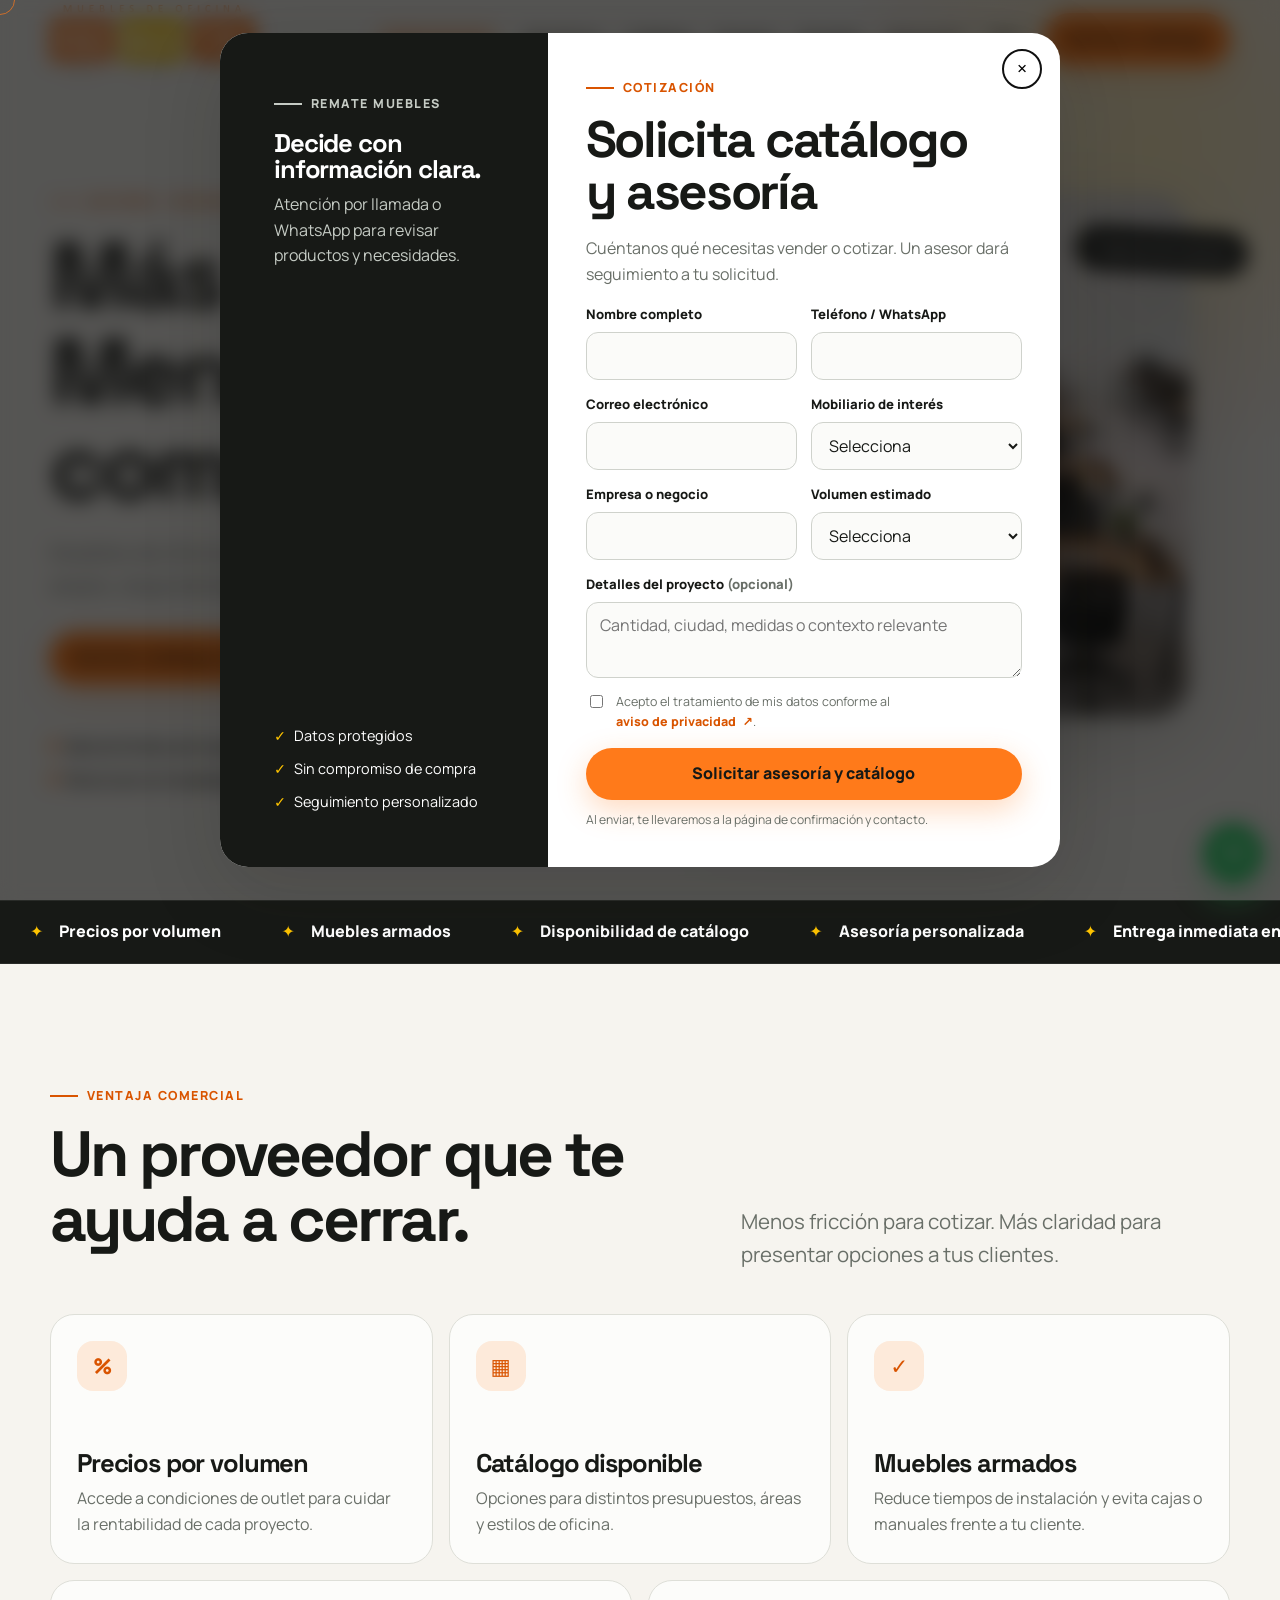
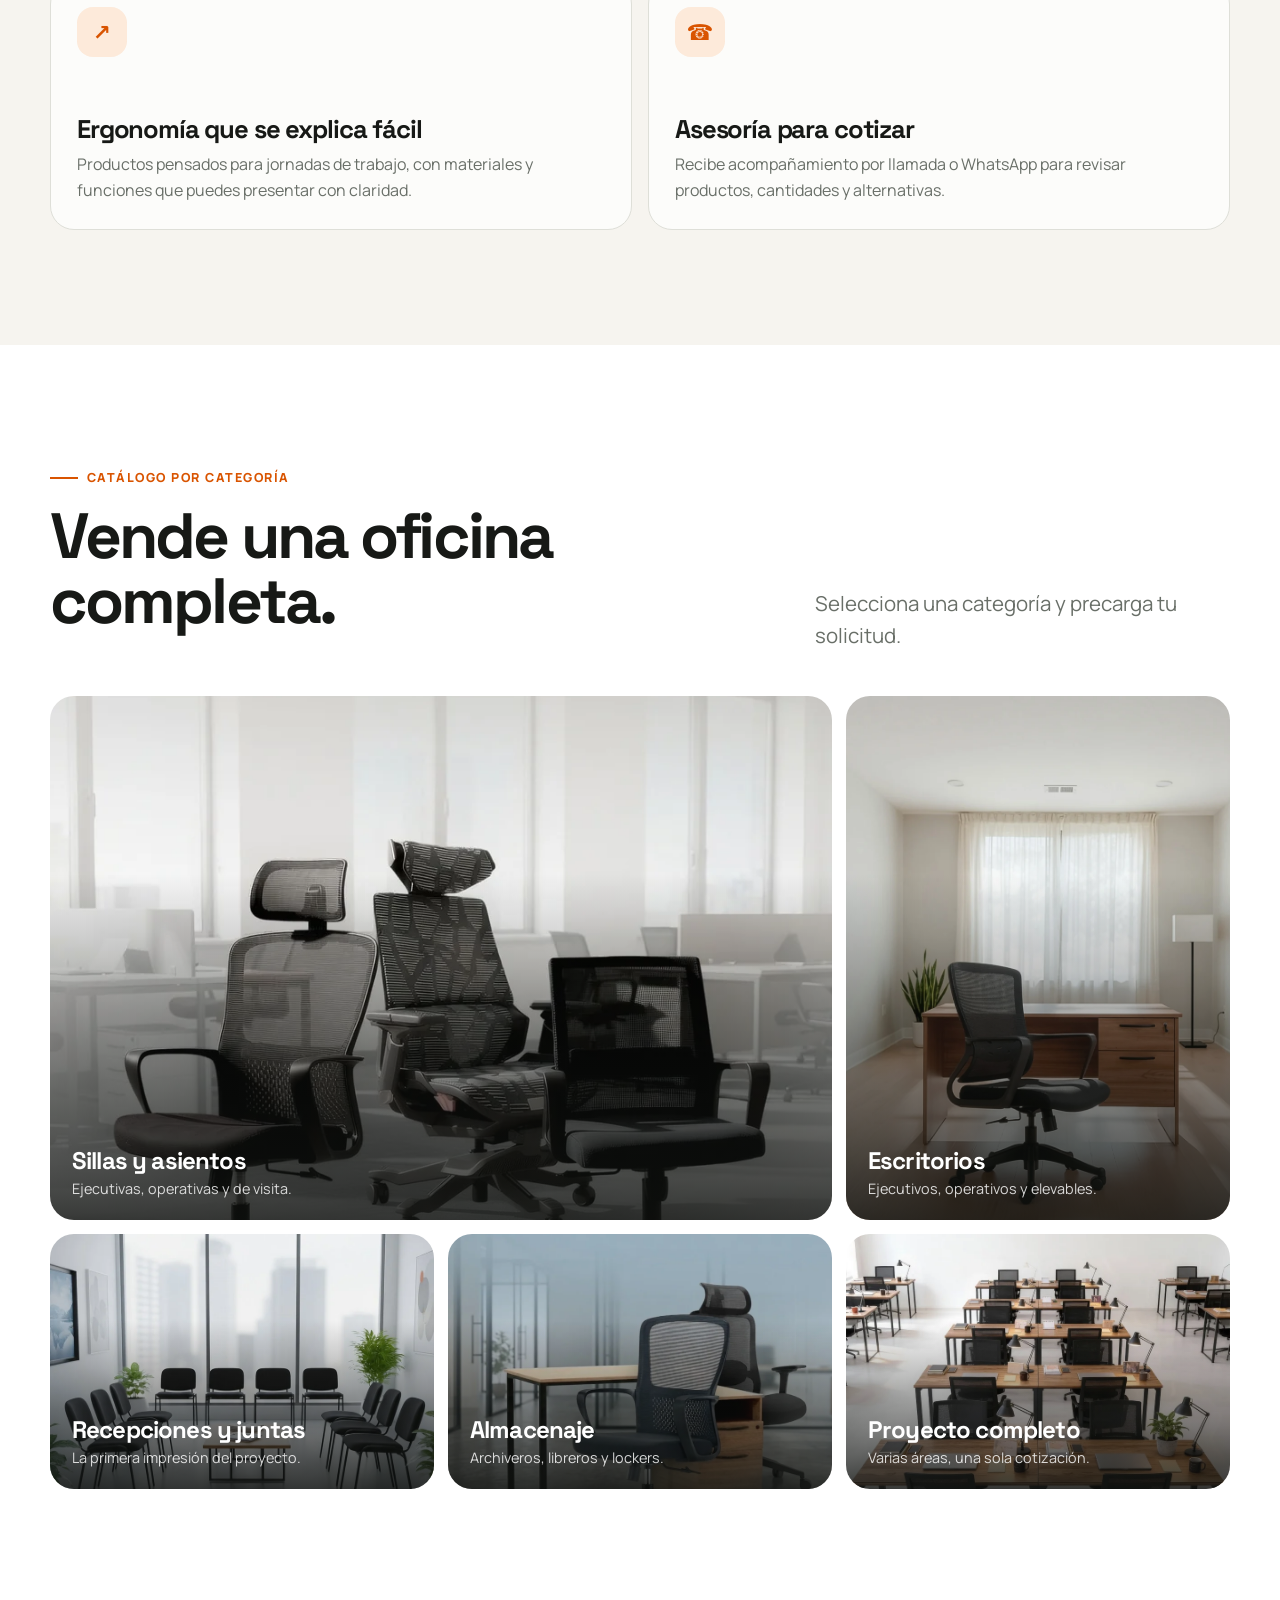
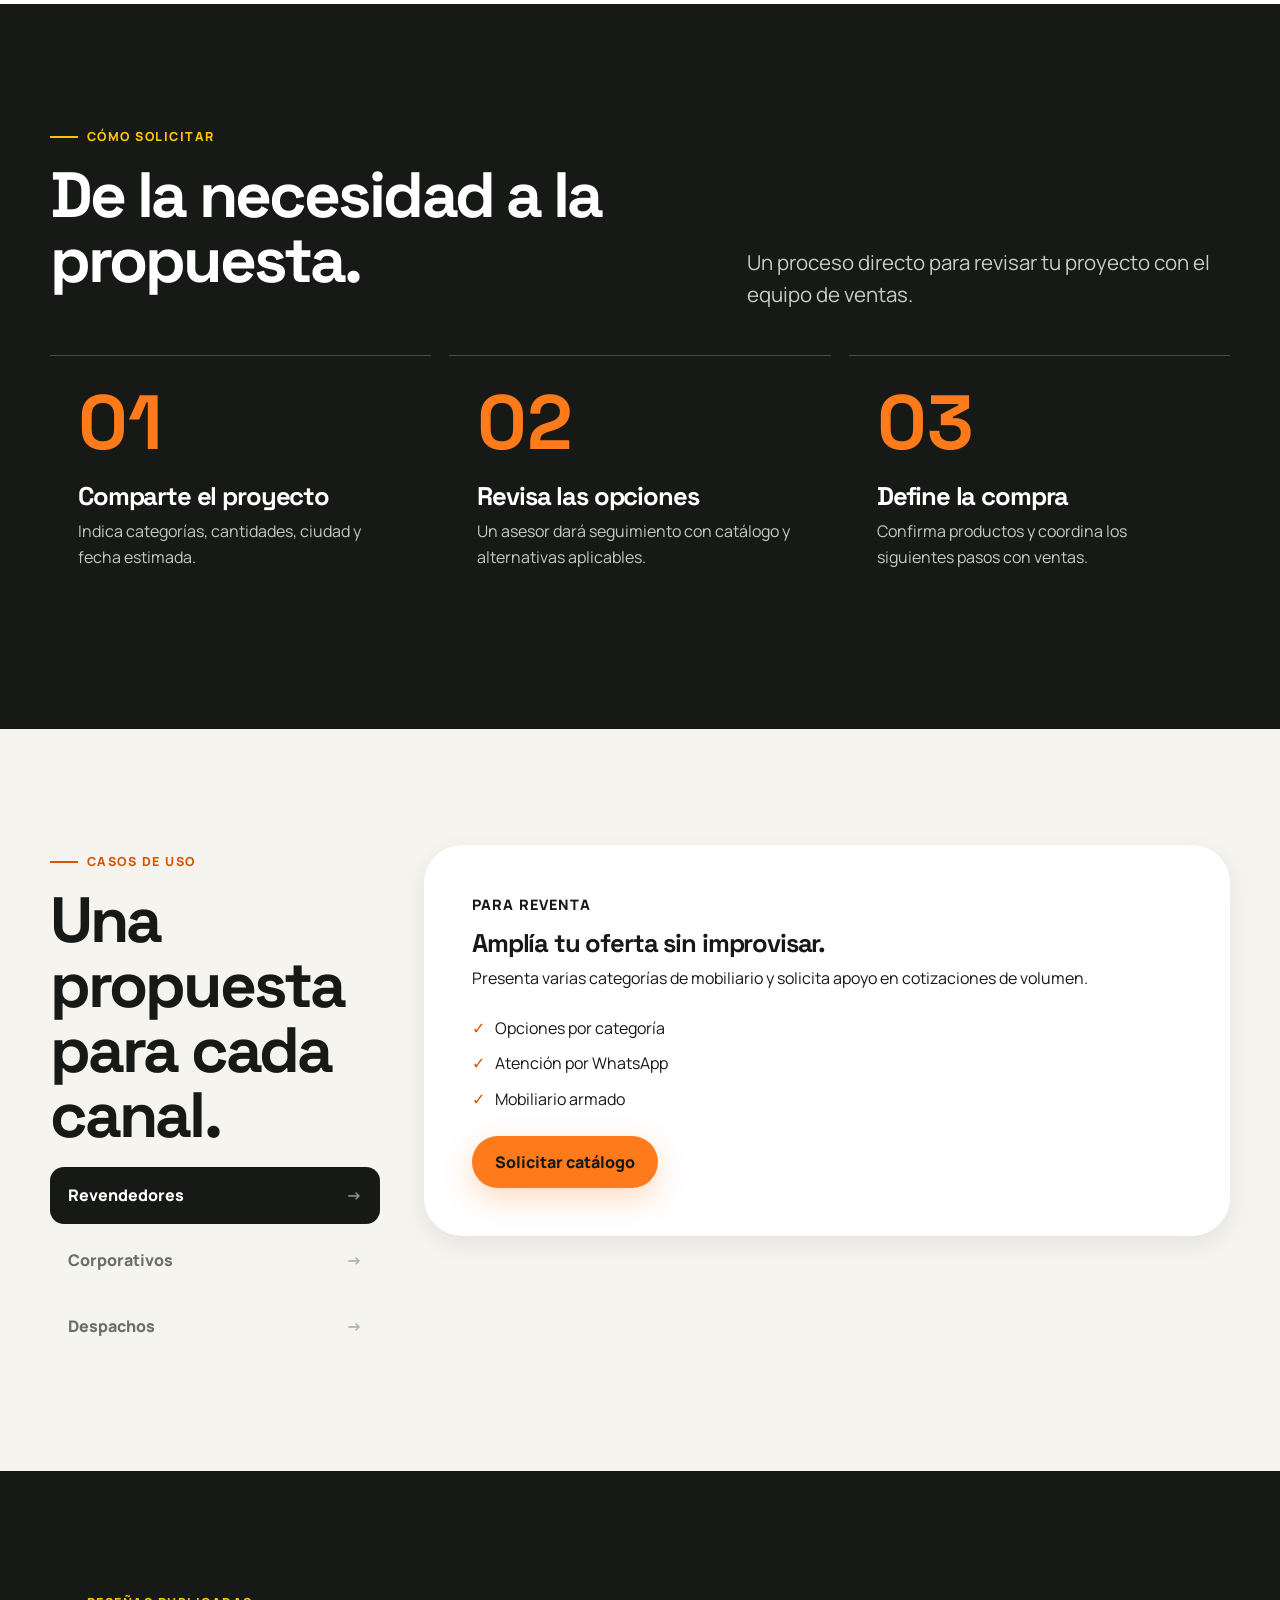
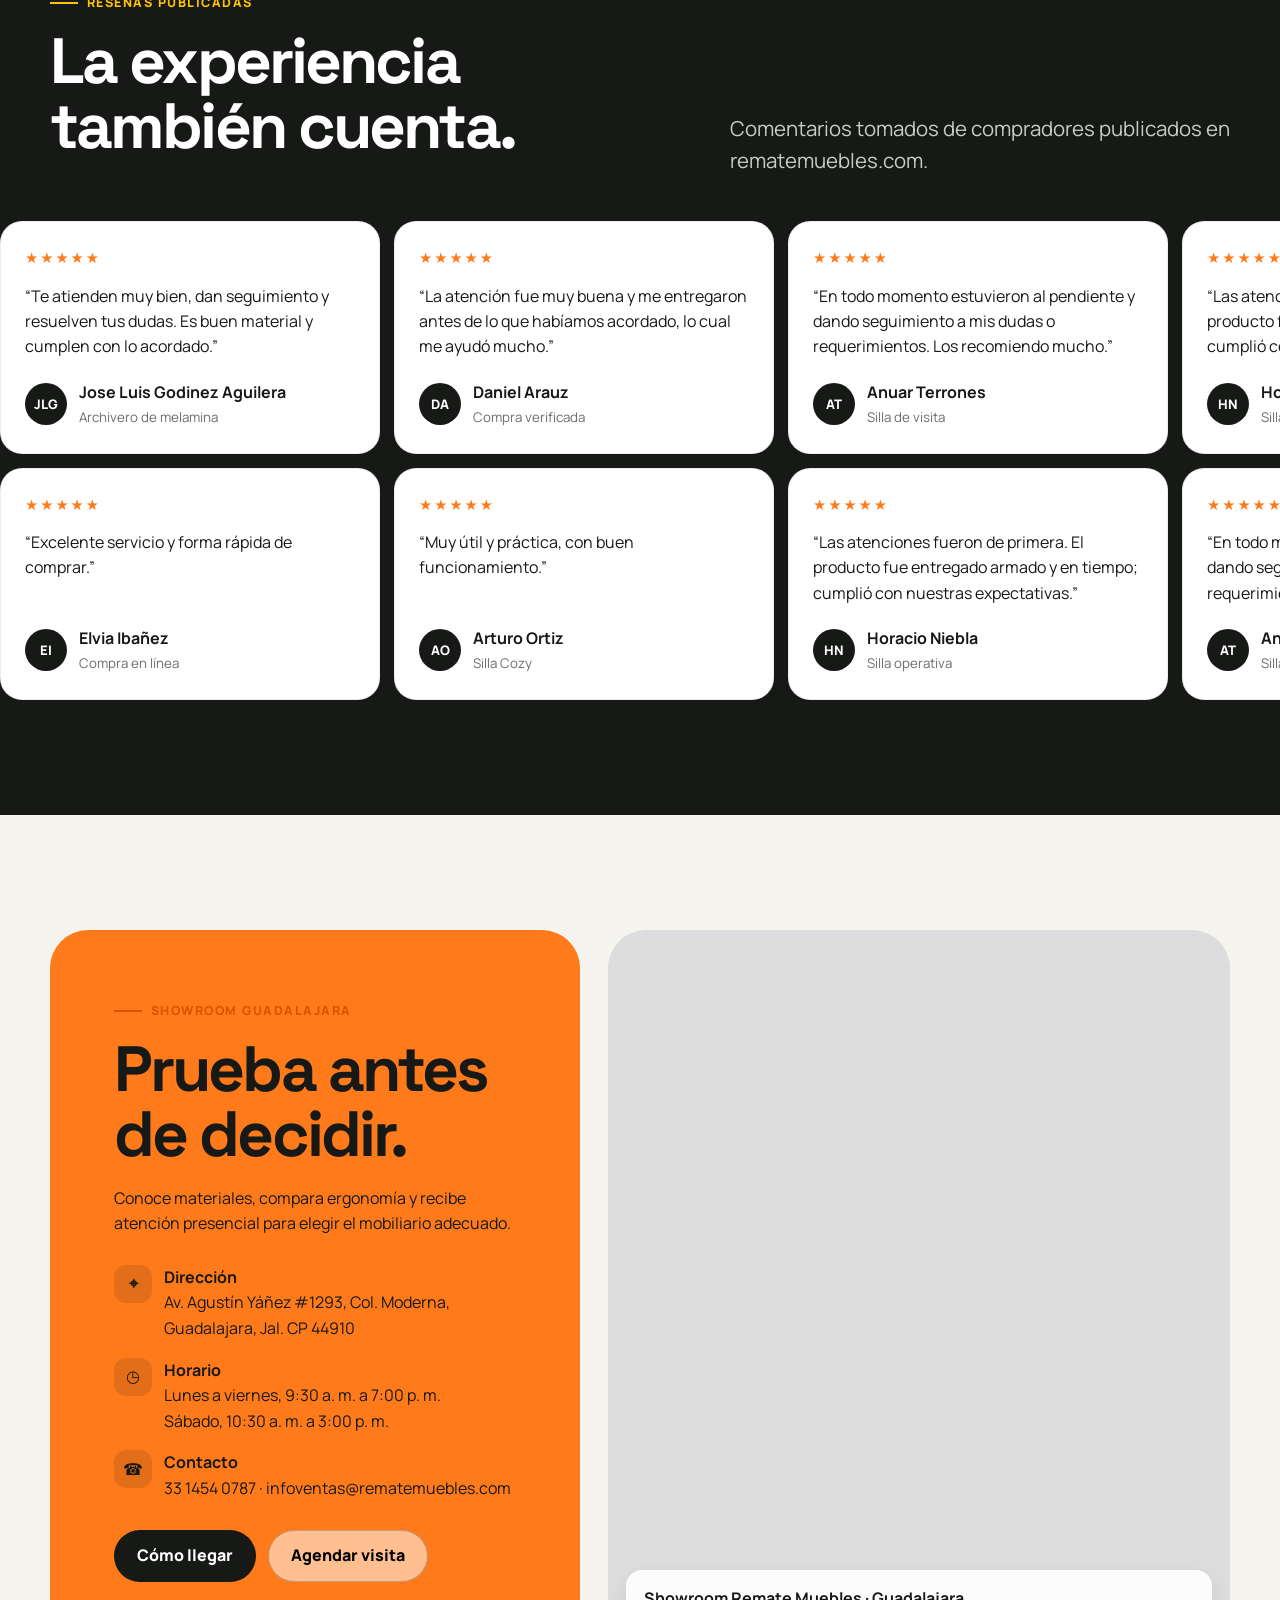
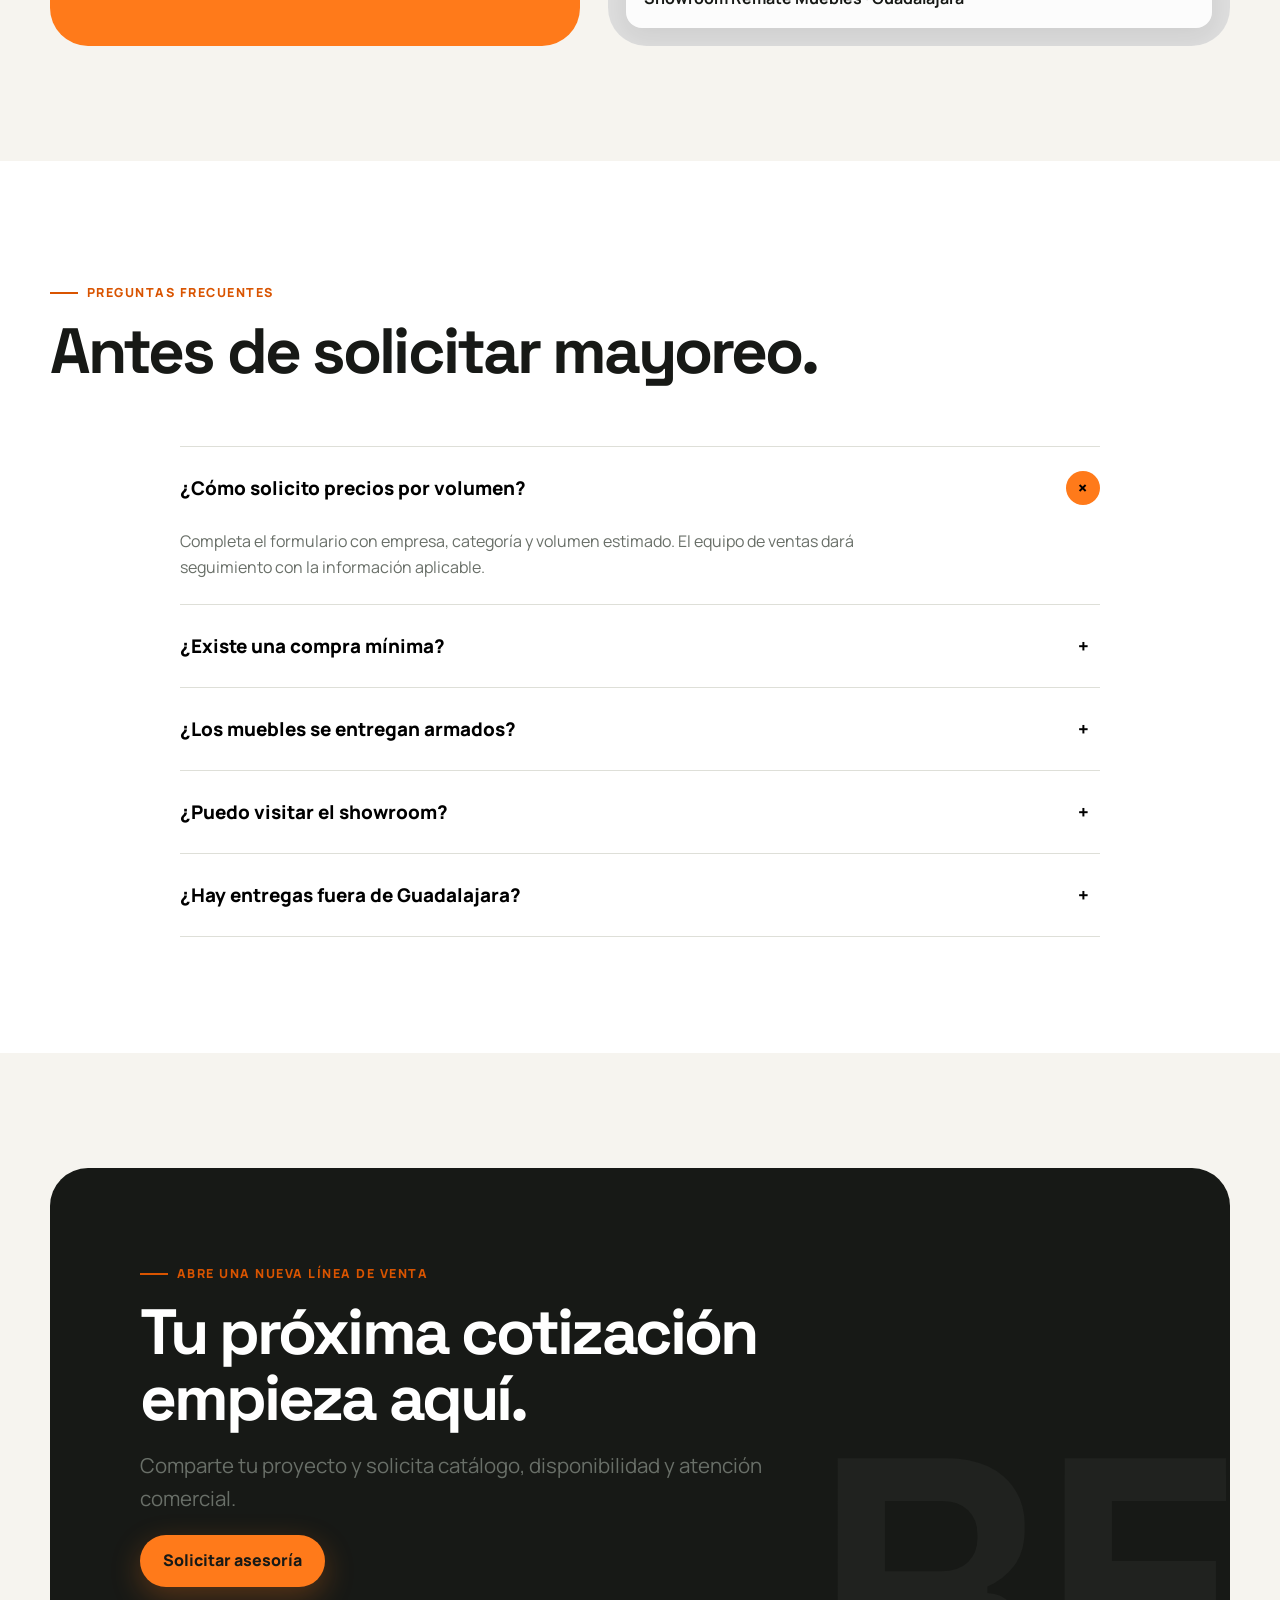
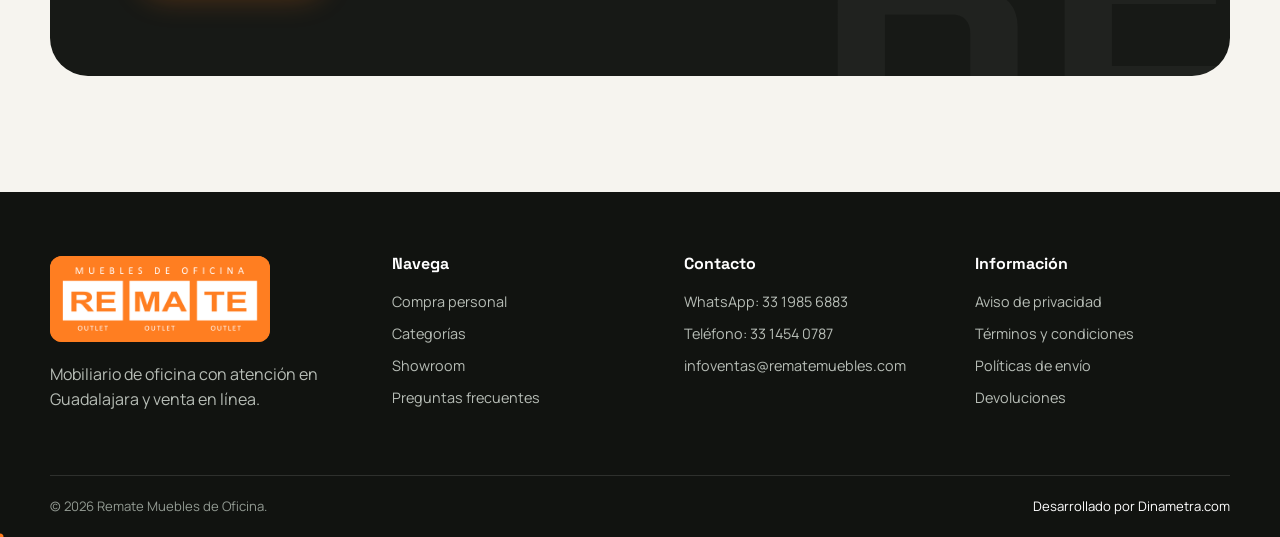
==== index.html @ c75801c7 "Test Test" ====
<!doctype html>
<html lang="es-MX">
<head>
  <meta charset="utf-8">
  <meta name="viewport" content="width=device-width,initial-scale=1">
  <title>Mayoreo de muebles de oficina | Remate Muebles</title>
  <meta name="description" content="Catálogo de mobiliario de oficina para mayoristas, revendedores y proyectos corporativos. Solicita asesoría y catálogo.">
  <link rel="canonical" href="https://rematemuebles.com/">
  <link rel="icon" type="image/png" href="assets/favicon.png">
  <meta name="theme-color" content="#ff7a1a">
  <meta property="og:type" content="website">
  <meta property="og:title" content="Mayoreo de muebles de oficina | Remate Muebles">
  <meta property="og:description" content="Catálogo de mobiliario de oficina para mayoristas, revendedores y proyectos corporativos. Solicita asesoría y catálogo.">
  <meta property="og:image" content="assets/oficina-completa.webp">
  <link rel="stylesheet" href="styles.css">
</head>
<body data-audience="b2b">

<a class="skip-link" href="#contenido">Saltar al contenido</a>
<header class="site-header" id="siteHeader">
  <div class="container navbar">
    <a class="brand" href="#inicio" aria-label="Remate Muebles, inicio">
      <img src="assets/logo-remate.png" alt="Remate Muebles de Oficina Outlet" width="1032" height="404">
    </a>
    <nav class="nav-menu" id="navMenu" aria-label="Navegación principal">
      <a class="nav-switch" href="b2c.html">Compra personal</a>
      <a class="nav-link" href="#beneficios">Beneficios</a>
<a class="nav-link" href="#catalogo">Catálogo</a>
<a class="nav-link" href="#proceso">Proceso</a>
<a class="nav-link" href="#resenas">Reseñas</a>
<a class="nav-link" href="#showroom">Showroom</a>
<a class="nav-link" href="#faq">FAQ</a>
      <button class="btn btn--primary" type="button" data-open-form>Solicitar catálogo</button>
    </nav>
    <button class="icon-btn" id="menuToggle" type="button" aria-controls="navMenu" aria-expanded="false" aria-label="Abrir menú">
      <span class="hamburger" aria-hidden="true"><span></span><span></span><span></span></span>
    </button>
  </div>
</header>
<main id="contenido">
<section class="hero" id="inicio">
  <div class="container hero-grid">
    <div class="hero-copy reveal">
      <p class="eyebrow">Mayoreo · Revendedores · Proyectos</p>
      <h1>Más margen. Menos complicaciones.</h1>
      <p class="lead">Muebles de oficina de línea alta a precio outlet, con catálogo amplio, disponibilidad y asesoría para cada cotización.</p>
      <div class="inline-actions">
        <button class="btn btn--primary" type="button" data-open-form>Solicitar catálogo y asesoría</button>
        <a class="btn btn--ghost" href="#catalogo">Ver categorías</a>
      </div>
      <div class="hero-proof">
        <span><i></i>Más de 25 años de trayectoria</span>
        <span><i></i>Atención por WhatsApp</span>
        <span><i></i>Showroom en Guadalajara</span>
      </div>
    </div>
    <div class="hero-media reveal">
      <figure class="hero-image"><img src="assets/oficina-completa.webp" alt="Oficina amplia equipada con escritorios y sillas negras" width="900" height="1200"></figure>
      <div class="hero-label">Programa de mayoreo</div>
      <div class="hero-float"><strong>Catálogo amplio</strong><span>Sillas, escritorios, almacenaje, salas y confort.</span></div>
    </div>
  </div>
</section>
<div class="trust-strip" aria-label="Beneficios clave"><div class="trust-track"><div class="trust-item">Precios por volumen</div><div class="trust-item">Muebles armados</div><div class="trust-item">Disponibilidad de catálogo</div><div class="trust-item">Asesoría personalizada</div><div class="trust-item">Entrega inmediata en tienda</div><div class="trust-item">Precios por volumen</div><div class="trust-item">Muebles armados</div><div class="trust-item">Disponibilidad de catálogo</div><div class="trust-item">Asesoría personalizada</div><div class="trust-item">Entrega inmediata en tienda</div></div></div>
<section class="section" id="beneficios">
  <div class="container">
    <div class="section-head reveal">
      <div><p class="eyebrow">Ventaja comercial</p><h2>Un proveedor que te ayuda a cerrar.</h2></div>
      <p class="lead">Menos fricción para cotizar. Más claridad para presentar opciones a tus clientes.</p>
    </div>
    <div class="benefit-grid">
      <article class="benefit-card reveal"><span class="icon-badge">%</span><div><h3>Precios por volumen</h3><p>Accede a condiciones de outlet para cuidar la rentabilidad de cada proyecto.</p></div></article>
      <article class="benefit-card reveal"><span class="icon-badge">▦</span><div><h3>Catálogo disponible</h3><p>Opciones para distintos presupuestos, áreas y estilos de oficina.</p></div></article>
      <article class="benefit-card reveal"><span class="icon-badge">✓</span><div><h3>Muebles armados</h3><p>Reduce tiempos de instalación y evita cajas o manuales frente a tu cliente.</p></div></article>
      <article class="benefit-card reveal"><span class="icon-badge">↗</span><div><h3>Ergonomía que se explica fácil</h3><p>Productos pensados para jornadas de trabajo, con materiales y funciones que puedes presentar con claridad.</p></div></article>
      <article class="benefit-card reveal"><span class="icon-badge">☎</span><div><h3>Asesoría para cotizar</h3><p>Recibe acompañamiento por llamada o WhatsApp para revisar productos, cantidades y alternativas.</p></div></article>
    </div>
  </div>
</section>
<section class="section section--white" id="catalogo">
  <div class="container">
    <div class="section-head reveal">
      <div><p class="eyebrow">Catálogo por categoría</p><h2>Vende una oficina completa.</h2></div>
      <p class="lead">Selecciona una categoría y precarga tu solicitud.</p>
    </div>
    <div class="category-grid">
      <article class="category-card category-card--wide category-card--tall reveal"><img src="assets/sillas-oficina.webp" alt="Selección de sillas ergonómicas de oficina" loading="lazy"><div class="category-card-content"><h3>Sillas y asientos</h3><p>Ejecutivas, operativas y de visita.</p></div><button type="button" data-open-form data-interest="Sillas y asientos" aria-label="Cotizar sillas y asientos"></button></article>
      <article class="category-card category-card--tall reveal"><img src="assets/home-office.webp" alt="Escritorio de madera con silla negra" loading="lazy"><div class="category-card-content"><h3>Escritorios</h3><p>Ejecutivos, operativos y elevables.</p></div><button type="button" data-open-form data-interest="Escritorios" aria-label="Cotizar escritorios"></button></article>
      <article class="category-card reveal"><img src="assets/sala-espera.webp" alt="Sala de espera con sillas negras" loading="lazy"><div class="category-card-content"><h3>Recepciones y juntas</h3><p>La primera impresión del proyecto.</p></div><button type="button" data-open-form data-interest="Salas de juntas y recepciones" aria-label="Cotizar salas y recepciones"></button></article>
      <article class="category-card reveal"><img src="assets/silla-escritorio.webp" alt="Silla ergonómica junto a escritorio de oficina" loading="lazy"><div class="category-card-content"><h3>Almacenaje</h3><p>Archiveros, libreros y lockers.</p></div><button type="button" data-open-form data-interest="Almacenaje" aria-label="Cotizar almacenaje"></button></article>
      <article class="category-card reveal"><img src="assets/oficina-completa.webp" alt="Proyecto de oficina equipado con estaciones de trabajo" loading="lazy"><div class="category-card-content"><h3>Proyecto completo</h3><p>Varias áreas, una sola cotización.</p></div><button type="button" data-open-form data-interest="Proyecto completo" aria-label="Cotizar proyecto completo"></button></article>
    </div>
  </div>
</section>
<section class="section section--ink" id="proceso">
  <div class="container">
    <div class="section-head reveal"><div><p class="eyebrow">Cómo solicitar</p><h2>De la necesidad a la propuesta.</h2></div><p class="lead">Un proceso directo para revisar tu proyecto con el equipo de ventas.</p></div>
    <div class="process-grid">
      <article class="process-card reveal"><div class="process-number">01</div><h3>Comparte el proyecto</h3><p>Indica categorías, cantidades, ciudad y fecha estimada.</p></article>
      <article class="process-card reveal"><div class="process-number">02</div><h3>Revisa las opciones</h3><p>Un asesor dará seguimiento con catálogo y alternativas aplicables.</p></article>
      <article class="process-card reveal"><div class="process-number">03</div><h3>Define la compra</h3><p>Confirma productos y coordina los siguientes pasos con ventas.</p></article>
    </div>
  </div>
</section>
<section class="section">
  <div class="container tabs-shell">
    <div class="reveal"><p class="eyebrow">Casos de uso</p><h2>Una propuesta para cada canal.</h2>
      <div class="tab-list" role="tablist" aria-label="Casos de uso">
        <button class="tab-button" role="tab" aria-selected="true" aria-controls="tab-revendedores" id="tab-btn-revendedores">Revendedores</button>
        <button class="tab-button" role="tab" aria-selected="false" aria-controls="tab-corporativos" id="tab-btn-corporativos">Corporativos</button>
        <button class="tab-button" role="tab" aria-selected="false" aria-controls="tab-despachos" id="tab-btn-despachos">Despachos</button>
      </div>
    </div>
    <div class="reveal">
      <article class="tab-panel is-active" role="tabpanel" id="tab-revendedores" aria-labelledby="tab-btn-revendedores"><p class="kicker">Para reventa</p><h3>Amplía tu oferta sin improvisar.</h3><p>Presenta varias categorías de mobiliario y solicita apoyo en cotizaciones de volumen.</p><ul><li>Opciones por categoría</li><li>Atención por WhatsApp</li><li>Mobiliario armado</li></ul><button class="btn btn--primary" data-open-form data-interest="Proyecto completo">Solicitar catálogo</button></article>
      <article class="tab-panel" role="tabpanel" id="tab-corporativos" aria-labelledby="tab-btn-corporativos"><p class="kicker">Proyectos de empresa</p><h3>Equipa varias áreas con orden.</h3><p>Revisa estaciones, salas, recepción, sillería y almacenaje dentro de una misma solicitud.</p><ul><li>Categorías complementarias</li><li>Asesoría según cantidad</li><li>Visita al showroom</li></ul><button class="btn btn--primary" data-open-form data-interest="Proyecto completo">Cotizar proyecto</button></article>
      <article class="tab-panel" role="tabpanel" id="tab-despachos" aria-labelledby="tab-btn-despachos"><p class="kicker">Arquitectura e interiorismo</p><h3>Más alternativas para especificar.</h3><p>Consulta disponibilidad y opciones para integrar mobiliario en tus propuestas.</p><ul><li>Asistencia comercial</li><li>Categorías para distintas áreas</li><li>Seguimiento por proyecto</li></ul><button class="btn btn--primary" data-open-form>Hablar con ventas</button></article>
    </div>
  </div>
</section>

<section class="section section--ink" id="resenas">
  <div class="container">
    <div class="section-head reveal">
      <div><p class="eyebrow">Reseñas publicadas</p><h2>La experiencia también cuenta.</h2></div>
      <p class="lead">Comentarios tomados de compradores publicados en rematemuebles.com.</p>
    </div>
  </div>
  <div class="reviews-wrap" aria-label="Carrusel de reseñas">
    <div class="review-row"><article class="review-card">
          <div><div class="review-stars" aria-label="5 de 5 estrellas">★★★★★</div>
          <p class="review-quote">“Te atienden muy bien, dan seguimiento y resuelven tus dudas. Es buen material y cumplen con lo acordado.”</p></div>
          <div class="reviewer"><span class="avatar" aria-hidden="true">JLG</span>
            <div><strong>Jose Luis Godinez Aguilera</strong><small>Archivero de melamina</small></div>
          </div>
        </article>
<article class="review-card">
          <div><div class="review-stars" aria-label="5 de 5 estrellas">★★★★★</div>
          <p class="review-quote">“La atención fue muy buena y me entregaron antes de lo que habíamos acordado, lo cual me ayudó mucho.”</p></div>
          <div class="reviewer"><span class="avatar" aria-hidden="true">DA</span>
            <div><strong>Daniel Arauz</strong><small>Compra verificada</small></div>
          </div>
        </article>
<article class="review-card">
          <div><div class="review-stars" aria-label="5 de 5 estrellas">★★★★★</div>
          <p class="review-quote">“En todo momento estuvieron al pendiente y dando seguimiento a mis dudas o requerimientos. Los recomiendo mucho.”</p></div>
          <div class="reviewer"><span class="avatar" aria-hidden="true">AT</span>
            <div><strong>Anuar Terrones</strong><small>Silla de visita</small></div>
          </div>
        </article>
<article class="review-card">
          <div><div class="review-stars" aria-label="5 de 5 estrellas">★★★★★</div>
          <p class="review-quote">“Las atenciones fueron de primera. El producto fue entregado armado y en tiempo; cumplió con nuestras expectativas.”</p></div>
          <div class="reviewer"><span class="avatar" aria-hidden="true">HN</span>
            <div><strong>Horacio Niebla</strong><small>Silla operativa</small></div>
          </div>
        </article>
<article class="review-card">
          <div><div class="review-stars" aria-label="5 de 5 estrellas">★★★★★</div>
          <p class="review-quote">“Muy útil y práctica, con buen funcionamiento.”</p></div>
          <div class="reviewer"><span class="avatar" aria-hidden="true">AO</span>
            <div><strong>Arturo Ortiz</strong><small>Silla Cozy</small></div>
          </div>
        </article>
<article class="review-card">
          <div><div class="review-stars" aria-label="5 de 5 estrellas">★★★★★</div>
          <p class="review-quote">“Excelente servicio y forma rápida de comprar.”</p></div>
          <div class="reviewer"><span class="avatar" aria-hidden="true">EI</span>
            <div><strong>Elvia Ibañez</strong><small>Compra en línea</small></div>
          </div>
        </article><article class="review-card">
          <div><div class="review-stars" aria-label="5 de 5 estrellas">★★★★★</div>
          <p class="review-quote">“Te atienden muy bien, dan seguimiento y resuelven tus dudas. Es buen material y cumplen con lo acordado.”</p></div>
          <div class="reviewer"><span class="avatar" aria-hidden="true">JLG</span>
            <div><strong>Jose Luis Godinez Aguilera</strong><small>Archivero de melamina</small></div>
          </div>
        </article>
<article class="review-card">
          <div><div class="review-stars" aria-label="5 de 5 estrellas">★★★★★</div>
          <p class="review-quote">“La atención fue muy buena y me entregaron antes de lo que habíamos acordado, lo cual me ayudó mucho.”</p></div>
          <div class="reviewer"><span class="avatar" aria-hidden="true">DA</span>
            <div><strong>Daniel Arauz</strong><small>Compra verificada</small></div>
          </div>
        </article>
<article class="review-card">
          <div><div class="review-stars" aria-label="5 de 5 estrellas">★★★★★</div>
          <p class="review-quote">“En todo momento estuvieron al pendiente y dando seguimiento a mis dudas o requerimientos. Los recomiendo mucho.”</p></div>
          <div class="reviewer"><span class="avatar" aria-hidden="true">AT</span>
            <div><strong>Anuar Terrones</strong><small>Silla de visita</small></div>
          </div>
        </article>
<article class="review-card">
          <div><div class="review-stars" aria-label="5 de 5 estrellas">★★★★★</div>
          <p class="review-quote">“Las atenciones fueron de primera. El producto fue entregado armado y en tiempo; cumplió con nuestras expectativas.”</p></div>
          <div class="reviewer"><span class="avatar" aria-hidden="true">HN</span>
            <div><strong>Horacio Niebla</strong><small>Silla operativa</small></div>
          </div>
        </article>
<article class="review-card">
          <div><div class="review-stars" aria-label="5 de 5 estrellas">★★★★★</div>
          <p class="review-quote">“Muy útil y práctica, con buen funcionamiento.”</p></div>
          <div class="reviewer"><span class="avatar" aria-hidden="true">AO</span>
            <div><strong>Arturo Ortiz</strong><small>Silla Cozy</small></div>
          </div>
        </article>
<article class="review-card">
          <div><div class="review-stars" aria-label="5 de 5 estrellas">★★★★★</div>
          <p class="review-quote">“Excelente servicio y forma rápida de comprar.”</p></div>
          <div class="reviewer"><span class="avatar" aria-hidden="true">EI</span>
            <div><strong>Elvia Ibañez</strong><small>Compra en línea</small></div>
          </div>
        </article></div>
    <div class="review-row review-row--reverse"><article class="review-card">
          <div><div class="review-stars" aria-label="5 de 5 estrellas">★★★★★</div>
          <p class="review-quote">“Excelente servicio y forma rápida de comprar.”</p></div>
          <div class="reviewer"><span class="avatar" aria-hidden="true">EI</span>
            <div><strong>Elvia Ibañez</strong><small>Compra en línea</small></div>
          </div>
        </article>
<article class="review-card">
          <div><div class="review-stars" aria-label="5 de 5 estrellas">★★★★★</div>
          <p class="review-quote">“Muy útil y práctica, con buen funcionamiento.”</p></div>
          <div class="reviewer"><span class="avatar" aria-hidden="true">AO</span>
            <div><strong>Arturo Ortiz</strong><small>Silla Cozy</small></div>
          </div>
        </article>
<article class="review-card">
          <div><div class="review-stars" aria-label="5 de 5 estrellas">★★★★★</div>
          <p class="review-quote">“Las atenciones fueron de primera. El producto fue entregado armado y en tiempo; cumplió con nuestras expectativas.”</p></div>
          <div class="reviewer"><span class="avatar" aria-hidden="true">HN</span>
            <div><strong>Horacio Niebla</strong><small>Silla operativa</small></div>
          </div>
        </article>
<article class="review-card">
          <div><div class="review-stars" aria-label="5 de 5 estrellas">★★★★★</div>
          <p class="review-quote">“En todo momento estuvieron al pendiente y dando seguimiento a mis dudas o requerimientos. Los recomiendo mucho.”</p></div>
          <div class="reviewer"><span class="avatar" aria-hidden="true">AT</span>
            <div><strong>Anuar Terrones</strong><small>Silla de visita</small></div>
          </div>
        </article>
<article class="review-card">
          <div><div class="review-stars" aria-label="5 de 5 estrellas">★★★★★</div>
          <p class="review-quote">“La atención fue muy buena y me entregaron antes de lo que habíamos acordado, lo cual me ayudó mucho.”</p></div>
          <div class="reviewer"><span class="avatar" aria-hidden="true">DA</span>
            <div><strong>Daniel Arauz</strong><small>Compra verificada</small></div>
          </div>
        </article>
<article class="review-card">
          <div><div class="review-stars" aria-label="5 de 5 estrellas">★★★★★</div>
          <p class="review-quote">“Te atienden muy bien, dan seguimiento y resuelven tus dudas. Es buen material y cumplen con lo acordado.”</p></div>
          <div class="reviewer"><span class="avatar" aria-hidden="true">JLG</span>
            <div><strong>Jose Luis Godinez Aguilera</strong><small>Archivero de melamina</small></div>
          </div>
        </article><article class="review-card">
          <div><div class="review-stars" aria-label="5 de 5 estrellas">★★★★★</div>
          <p class="review-quote">“Excelente servicio y forma rápida de comprar.”</p></div>
          <div class="reviewer"><span class="avatar" aria-hidden="true">EI</span>
            <div><strong>Elvia Ibañez</strong><small>Compra en línea</small></div>
          </div>
        </article>
<article class="review-card">
          <div><div class="review-stars" aria-label="5 de 5 estrellas">★★★★★</div>
          <p class="review-quote">“Muy útil y práctica, con buen funcionamiento.”</p></div>
          <div class="reviewer"><span class="avatar" aria-hidden="true">AO</span>
            <div><strong>Arturo Ortiz</strong><small>Silla Cozy</small></div>
          </div>
        </article>
<article class="review-card">
          <div><div class="review-stars" aria-label="5 de 5 estrellas">★★★★★</div>
          <p class="review-quote">“Las atenciones fueron de primera. El producto fue entregado armado y en tiempo; cumplió con nuestras expectativas.”</p></div>
          <div class="reviewer"><span class="avatar" aria-hidden="true">HN</span>
            <div><strong>Horacio Niebla</strong><small>Silla operativa</small></div>
          </div>
        </article>
<article class="review-card">
          <div><div class="review-stars" aria-label="5 de 5 estrellas">★★★★★</div>
          <p class="review-quote">“En todo momento estuvieron al pendiente y dando seguimiento a mis dudas o requerimientos. Los recomiendo mucho.”</p></div>
          <div class="reviewer"><span class="avatar" aria-hidden="true">AT</span>
            <div><strong>Anuar Terrones</strong><small>Silla de visita</small></div>
          </div>
        </article>
<article class="review-card">
          <div><div class="review-stars" aria-label="5 de 5 estrellas">★★★★★</div>
          <p class="review-quote">“La atención fue muy buena y me entregaron antes de lo que habíamos acordado, lo cual me ayudó mucho.”</p></div>
          <div class="reviewer"><span class="avatar" aria-hidden="true">DA</span>
            <div><strong>Daniel Arauz</strong><small>Compra verificada</small></div>
          </div>
        </article>
<article class="review-card">
          <div><div class="review-stars" aria-label="5 de 5 estrellas">★★★★★</div>
          <p class="review-quote">“Te atienden muy bien, dan seguimiento y resuelven tus dudas. Es buen material y cumplen con lo acordado.”</p></div>
          <div class="reviewer"><span class="avatar" aria-hidden="true">JLG</span>
            <div><strong>Jose Luis Godinez Aguilera</strong><small>Archivero de melamina</small></div>
          </div>
        </article></div>
  </div>
</section>

<section class="section" id="showroom">
  <div class="container showroom-grid">
    <div class="showroom-copy reveal">
      <p class="eyebrow">Showroom Guadalajara</p>
      <h2>Prueba antes de decidir.</h2>
      <p>Conoce materiales, compara ergonomía y recibe atención presencial para elegir el mobiliario adecuado.</p>
      <div class="contact-list">
        <div class="contact-row"><span class="icon-badge" aria-hidden="true">⌖</span><div><strong>Dirección</strong><br>Av. Agustín Yáñez #1293, Col. Moderna, Guadalajara, Jal. CP 44910</div></div>
        <div class="contact-row"><span class="icon-badge" aria-hidden="true">◷</span><div><strong>Horario</strong><br>Lunes a viernes, 9:30 a. m. a 7:00 p. m.<br>Sábado, 10:30 a. m. a 3:00 p. m.</div></div>
        <div class="contact-row"><span class="icon-badge" aria-hidden="true">☎</span><div><strong>Contacto</strong><br><a href="tel:+523314540787">33 1454 0787</a> · <a href="mailto:infoventas@rematemuebles.com">infoventas@rematemuebles.com</a></div></div>
      </div>
      <div class="inline-actions">
        <a class="btn btn--dark" href="https://maps.google.com/?q=Av.+Agust%C3%ADn+Y%C3%A1%C3%B1ez+1293,+Col.+Moderna,+Guadalajara,+Jalisco" target="_blank" rel="noopener">Cómo llegar</a>
        <button class="btn btn--ghost" type="button" data-open-form data-interest="Visita al showroom">Agendar visita</button>
      </div>
    </div>
    <div class="map-shell reveal">
      <iframe loading="lazy" title="Mapa del showroom de Remate Muebles" referrerpolicy="no-referrer-when-downgrade" src="https://www.google.com/maps?q=Av.%20Agust%C3%ADn%20Y%C3%A1%C3%B1ez%201293%2C%20Col.%20Moderna%2C%20Guadalajara%2C%20Jalisco&output=embed"></iframe>
      <div class="map-overlay">Showroom Remate Muebles · Guadalajara</div>
    </div>
  </div>
</section>
<section class="section section--white" id="faq">
  <div class="container"><div class="section-head reveal"><div><p class="eyebrow">Preguntas frecuentes</p><h2>Antes de solicitar mayoreo.</h2></div></div>
    <div class="faq-list">
      <div class="faq-item"><button class="faq-question" aria-expanded="true"><span>¿Cómo solicito precios por volumen?</span><span>+</span></button><div class="faq-answer"><div><p>Completa el formulario con empresa, categoría y volumen estimado. El equipo de ventas dará seguimiento con la información aplicable.</p></div></div></div>
      <div class="faq-item"><button class="faq-question" aria-expanded="false"><span>¿Existe una compra mínima?</span><span>+</span></button><div class="faq-answer"><div><p>La condición depende del producto y la cantidad. Solicita una revisión para confirmar el esquema disponible.</p></div></div></div>
      <div class="faq-item"><button class="faq-question" aria-expanded="false"><span>¿Los muebles se entregan armados?</span><span>+</span></button><div class="faq-answer"><div><p>El brief comercial indica entrega de mobiliario armado. Confirma alcance, zona y producto con el asesor antes de cerrar la compra.</p></div></div></div>
      <div class="faq-item"><button class="faq-question" aria-expanded="false"><span>¿Puedo visitar el showroom?</span><span>+</span></button><div class="faq-answer"><div><p>Sí. El showroom está en Av. Agustín Yáñez #1293, Col. Moderna, Guadalajara. Puedes agendar una visita desde esta página.</p></div></div></div>
      <div class="faq-item"><button class="faq-question" aria-expanded="false"><span>¿Hay entregas fuera de Guadalajara?</span><span>+</span></button><div class="faq-answer"><div><p>La cobertura y condiciones dependen del pedido. Indica tu ciudad en el formulario para revisar alternativas con ventas.</p></div></div></div>
    </div>
  </div>
</section>
<section class="section"><div class="container"><div class="cta-panel reveal"><p class="eyebrow">Abre una nueva línea de venta</p><h2>Tu próxima cotización empieza aquí.</h2><p class="lead">Comparte tu proyecto y solicita catálogo, disponibilidad y atención comercial.</p><button class="btn btn--primary" type="button" data-open-form>Solicitar asesoría</button></div></div></section>
</main>

<footer class="site-footer">
  <div class="container">
    <div class="footer-grid">
      <div class="footer-brand">
        <img src="assets/logo-remate-light.png" alt="Remate Muebles de Oficina Outlet" width="1032" height="404">
        <p>Mobiliario de oficina con atención en Guadalajara y venta en línea.</p>
      </div>
      <div class="footer-col"><h3>Navega</h3><div class="footer-links">
        <a href="b2c.html">Compra personal</a><a href="#catalogo">Categorías</a><a href="#showroom">Showroom</a><a href="#faq">Preguntas frecuentes</a>
      </div></div>
      <div class="footer-col"><h3>Contacto</h3><div class="footer-links">
        <a href="https://wa.me/523319856883" target="_blank" rel="noopener">WhatsApp: 33 1985 6883</a>
        <a href="tel:+523314540787">Teléfono: 33 1454 0787</a>
        <a href="mailto:infoventas@rematemuebles.com">infoventas@rematemuebles.com</a>
      </div></div>
      <div class="footer-col"><h3>Información</h3><div class="footer-links">
        <a href="https://rematemuebles.com/pages/aviso-de-privacidad" target="_blank" rel="noopener">Aviso de privacidad</a>
        <a href="https://rematemuebles.com/pages/terminos-y-condiciones" target="_blank" rel="noopener">Términos y condiciones</a>
        <a href="https://rematemuebles.com/pages/politicas-de-envio" target="_blank" rel="noopener">Políticas de envío</a>
        <a href="https://rematemuebles.com/pages/politicas-de-devolucion" target="_blank" rel="noopener">Devoluciones</a>
      </div></div>
    </div>
    <div class="footer-bottom"><span>© <span data-year></span> Remate Muebles de Oficina.</span><a href="https://dinametra.com/" target="_blank" rel="noopener">Desarrollado por Dinametra.com</a></div>
  </div>
</footer>
<a class="wa-float" href="https://wa.me/523319856883" target="_blank" rel="noopener" aria-label="Escribir por WhatsApp">W</a>
<div class="cursor-dot" aria-hidden="true"></div><div class="cursor-ring" aria-hidden="true"></div>

<div class="modal" id="leadModal" aria-hidden="true">
  <div class="modal-dialog" role="dialog" aria-modal="true" aria-labelledby="modalTitle">
    <aside class="modal-aside">
      <div><p class="eyebrow">Remate Muebles</p><h3>Decide con información clara.</h3><p>Atención por llamada o WhatsApp para revisar productos y necesidades.</p></div>
      <div class="mini-list"><span>Datos protegidos</span><span>Sin compromiso de compra</span><span>Seguimiento personalizado</span></div>
    </aside>
    <div class="modal-main">
      <button class="modal-close" type="button" data-close-modal aria-label="Cerrar formulario">×</button>
      <p class="eyebrow">Cotización</p><h2 id="modalTitle">Solicita catálogo y asesoría</h2><p class="muted">Cuéntanos qué necesitas vender o cotizar. Un asesor dará seguimiento a tu solicitud.</p>
      <form id="leadForm">
        <input type="hidden" name="audiencia" value="b2b">
        <div class="form-grid">
          <div class="field"><label for="nombre">Nombre completo</label><input id="nombre" name="nombre" autocomplete="name" required></div>
          <div class="field"><label for="telefono">Teléfono / WhatsApp</label><input id="telefono" name="telefono" type="tel" inputmode="tel" autocomplete="tel" required></div>
          <div class="field"><label for="correo">Correo electrónico</label><input id="correo" name="correo" type="email" autocomplete="email" required></div>
          <div class="field"><label for="interes">Mobiliario de interés</label><select id="interes" name="interes" required><option value="">Selecciona</option><option>Sillas y asientos</option><option>Escritorios</option><option>Salas de juntas y recepciones</option><option>Almacenaje</option><option>Confort y espera</option><option>Proyecto completo</option><option>Visita al showroom</option></select></div>
          
        <div class="field"><label for="empresa">Empresa o negocio</label><input id="empresa" name="empresa" autocomplete="organization" required></div>
        <div class="field"><label for="volumen">Volumen estimado</label><select id="volumen" name="volumen"><option value="">Selecciona</option><option>1 a 5 piezas</option><option>6 a 15 piezas</option><option>16 a 50 piezas</option><option>Más de 50 piezas</option><option>Por definir</option></select></div>
        
          <div class="field field--full"><label for="mensaje">Detalles del proyecto <span class="muted">(opcional)</span></label><textarea id="mensaje" name="mensaje" placeholder="Cantidad, ciudad, medidas o contexto relevante"></textarea></div>
          <label class="check-field field--full"><input type="checkbox" name="privacidad" required><span>Acepto el tratamiento de mis datos conforme al <a class="text-link" href="https://rematemuebles.com/pages/aviso-de-privacidad" target="_blank" rel="noopener">aviso de privacidad</a>.</span></label>
        </div>
        <div class="form-actions"><button class="btn btn--primary" type="submit">Solicitar asesoría y catálogo</button></div>
        <p class="form-note">Al enviar, te llevaremos a la página de confirmación y contacto.</p>
      </form>
    </div>
  </div>
</div>
<script src="script.js" defer></script>
</body></html>
---- styles.css ----
@import url('https://fonts.googleapis.com/css2?family=Manrope:wght@400;500;600;700;800&family=Space+Grotesk:wght@500;600;700&display=swap');

:root{
  --ink:#171916;
  --ink-2:#272b26;
  --muted:#696f68;
  --paper:#f6f4ef;
  --surface:#ffffff;
  --line:#dedfd8;
  --orange:#ff7a1a;
  --orange-dark:#d95400;
  --yellow:#ffc400;
  --sage:#6e786e;
  --success:#2f7d4a;
  --shadow-sm:0 8px 24px rgba(26,28,25,.08);
  --shadow-lg:0 24px 80px rgba(22,24,21,.16);
  --radius-sm:14px;
  --radius:24px;
  --radius-lg:38px;
  --container:min(1180px,calc(100% - 36px));
  --header-h:78px;
}
*{box-sizing:border-box}
html{scroll-behavior:smooth;scroll-padding-top:calc(var(--header-h) + 18px)}
body{
  margin:0;
  color:var(--ink);
  background:var(--paper);
  font-family:"Manrope",system-ui,-apple-system,sans-serif;
  font-size:16px;
  line-height:1.6;
  overflow-x:hidden;
}
body.modal-open{overflow:hidden}
img{display:block;max-width:100%;height:auto}
a{color:inherit;text-decoration:none}
button,input,select,textarea{font:inherit}
button{cursor:pointer}
::selection{background:var(--yellow);color:var(--ink)}
.skip-link{
  position:fixed;left:12px;top:-80px;z-index:9999;
  padding:10px 16px;background:var(--ink);color:#fff;border-radius:10px;
}
.skip-link:focus{top:12px}
.container{width:var(--container);margin-inline:auto}
.section{padding:clamp(72px,9vw,128px) 0}
.section--tight{padding:clamp(48px,6vw,82px) 0}
.section--white{background:var(--surface)}
.section--ink{background:var(--ink);color:#fff}
.section--orange{background:var(--orange);color:var(--ink)}
.eyebrow{
  display:inline-flex;align-items:center;gap:9px;margin:0 0 16px;
  color:var(--orange-dark);font-weight:800;font-size:.78rem;
  letter-spacing:.12em;text-transform:uppercase;
}
.eyebrow::before{content:"";width:28px;height:2px;background:currentColor}
.section--ink .eyebrow{color:var(--yellow)}
h1,h2,h3,p{margin-top:0}
h1,h2,h3{font-family:"Space Grotesk",sans-serif;line-height:1.02;letter-spacing:-.045em}
h1{font-size:clamp(3rem,7.3vw,6.9rem);max-width:980px;margin-bottom:22px}
h2{font-size:clamp(2.3rem,5vw,4.7rem);margin-bottom:18px}
h3{font-size:clamp(1.25rem,2vw,1.65rem);margin-bottom:10px}
.lead{font-size:clamp(1.05rem,1.6vw,1.28rem);color:var(--muted);max-width:710px}
.section--ink .lead{color:#c8cdc7}
.kicker{font-weight:800;color:var(--ink);font-size:.9rem;letter-spacing:.08em;text-transform:uppercase}
.muted{color:var(--muted)}
.stack{display:flex;flex-direction:column;gap:18px}
.inline-actions{display:flex;flex-wrap:wrap;gap:12px;align-items:center}
.btn{
  display:inline-flex;align-items:center;justify-content:center;gap:10px;
  min-height:52px;padding:0 22px;border:1px solid transparent;border-radius:999px;
  font-weight:800;transition:transform .22s ease,box-shadow .22s ease,background .22s ease,color .22s ease;
}
.btn:hover{transform:translateY(-2px)}
.btn:focus-visible,.nav-link:focus-visible,.icon-btn:focus-visible,.faq-question:focus-visible,.tab-button:focus-visible{
  outline:3px solid rgba(255,196,0,.68);outline-offset:3px;
}
.btn--primary{background:var(--orange);color:var(--ink);box-shadow:0 10px 30px rgba(255,122,26,.28)}
.btn--primary:hover{background:#ff8b38;box-shadow:0 16px 34px rgba(255,122,26,.34)}
.btn--dark{background:var(--ink);color:#fff}
.btn--dark:hover{background:#30342f}
.btn--ghost{border-color:rgba(23,25,22,.25);background:rgba(255,255,255,.52);backdrop-filter:blur(10px)}
.section--ink .btn--ghost{color:#fff;border-color:rgba(255,255,255,.28);background:rgba(255,255,255,.07)}
.text-link{display:inline-flex;align-items:center;gap:7px;color:var(--orange-dark);font-weight:800}
.text-link::after{content:"↗";transition:transform .2s}
.text-link:hover::after{transform:translate(2px,-2px)}

/* Header */
.site-header{
  position:fixed;inset:0 0 auto;z-index:900;height:var(--header-h);
  display:flex;align-items:center;
  border-bottom:1px solid transparent;
  transition:background .25s,border-color .25s,box-shadow .25s,backdrop-filter .25s;
}
.site-header.is-scrolled{
  background:rgba(246,244,239,.9);border-color:rgba(23,25,22,.08);
  backdrop-filter:blur(18px);box-shadow:0 8px 30px rgba(23,25,22,.07);
}
.navbar{display:flex;align-items:center;justify-content:space-between;gap:24px}
.brand{display:flex;align-self:center;flex:0 0 auto}
.brand img{width:clamp(145px,17vw,205px);height:auto;align-self:center}
.nav-menu{display:flex;align-items:center;gap:clamp(14px,2vw,28px)}
.nav-link{font-size:.91rem;font-weight:700;color:var(--ink-2)}
.nav-link:hover{color:var(--orange-dark)}
.nav-switch{
  display:inline-flex;padding:7px 11px;border-radius:999px;background:rgba(255,122,26,.12);
  color:var(--orange-dark);font-size:.78rem;font-weight:800;
}
.icon-btn{
  display:none;width:44px;height:44px;border-radius:50%;border:1px solid var(--line);
  background:rgba(255,255,255,.72);align-items:center;justify-content:center;
}
.hamburger{width:18px;height:14px;position:relative}
.hamburger span{position:absolute;left:0;width:100%;height:2px;background:var(--ink);transition:.2s}
.hamburger span:nth-child(1){top:0}.hamburger span:nth-child(2){top:6px}.hamburger span:nth-child(3){top:12px}
.icon-btn[aria-expanded="true"] .hamburger span:nth-child(1){top:6px;transform:rotate(45deg)}
.icon-btn[aria-expanded="true"] .hamburger span:nth-child(2){opacity:0}
.icon-btn[aria-expanded="true"] .hamburger span:nth-child(3){top:6px;transform:rotate(-45deg)}

/* Hero */
.hero{
  min-height:100svh;padding:calc(var(--header-h) + 52px) 0 54px;
  display:flex;align-items:center;position:relative;isolation:isolate;
}
.hero::before{
  content:"";position:absolute;z-index:-1;inset:-20% -15% auto auto;width:50vw;height:50vw;
  border-radius:50%;background:radial-gradient(circle,rgba(255,196,0,.22),rgba(255,122,26,.04) 62%,transparent 72%);
}
.hero-grid{display:grid;grid-template-columns:minmax(0,1.06fr) minmax(360px,.94fr);gap:clamp(38px,6vw,88px);align-items:center}
.hero-copy .lead{max-width:650px}
.hero .inline-actions{margin:30px 0}
.hero-proof{display:flex;flex-wrap:wrap;gap:10px 20px;padding-top:20px;border-top:1px solid var(--line);font-size:.9rem;font-weight:700}
.hero-proof span{display:flex;align-items:center;gap:8px}
.hero-proof i{width:8px;height:8px;border-radius:50%;background:var(--orange);box-shadow:0 0 0 5px rgba(255,122,26,.13)}
.hero-media{position:relative;min-height:620px}
.hero-image{
  position:absolute;inset:0 0 65px 8%;border-radius:var(--radius-lg);overflow:hidden;
  box-shadow:var(--shadow-lg);background:#e8e9e4;
}
.hero-image img{width:100%;height:100%;object-fit:cover}
.hero-image::after{content:"";position:absolute;inset:0;background:linear-gradient(180deg,transparent 55%,rgba(18,20,18,.48))}
.hero-float{
  position:absolute;left:0;bottom:0;width:min(330px,75%);padding:22px;
  border-radius:var(--radius);background:rgba(255,255,255,.92);backdrop-filter:blur(18px);
  box-shadow:var(--shadow-lg);
}
.hero-float strong{display:block;font-family:"Space Grotesk";font-size:2.45rem;line-height:1;color:var(--orange-dark)}
.hero-float span{display:block;margin-top:8px;font-weight:700;color:var(--muted)}
.hero-label{
  position:absolute;right:-18px;top:50px;padding:12px 16px;border-radius:999px;
  background:var(--ink);color:#fff;font-weight:800;font-size:.82rem;transform:rotate(3deg);
}

/* Marquee de confianza */
.trust-strip{overflow:hidden;background:var(--ink);color:#fff;border-block:1px solid rgba(255,255,255,.08)}
.trust-track{display:flex;width:max-content;animation:trust-scroll 24s linear infinite}
.trust-item{display:flex;align-items:center;gap:16px;padding:18px 30px;font-weight:800;white-space:nowrap}
.trust-item::before{content:"✦";color:var(--yellow)}
@keyframes trust-scroll{to{transform:translateX(-50%)}}

/* Cards */
.section-head{display:flex;justify-content:space-between;gap:30px;align-items:end;margin-bottom:44px}
.section-head > *{margin-bottom:0}
.section-head .lead{max-width:500px}
.benefit-grid{display:grid;grid-template-columns:repeat(12,1fr);gap:16px}
.benefit-card{
  grid-column:span 4;min-height:250px;padding:26px;border:1px solid var(--line);
  border-radius:var(--radius);background:rgba(255,255,255,.72);
  display:flex;flex-direction:column;justify-content:space-between;
  transition:transform .25s,box-shadow .25s,border-color .25s;
}
.benefit-card:nth-child(4),.benefit-card:nth-child(5){grid-column:span 6}
.benefit-card:hover{transform:translateY(-6px);box-shadow:var(--shadow-sm);border-color:rgba(255,122,26,.45)}
.icon-badge{
  width:50px;height:50px;border-radius:16px;display:grid;place-items:center;
  background:rgba(255,122,26,.14);color:var(--orange-dark);font-size:1.35rem;font-weight:900;
}
.benefit-card p{color:var(--muted);margin-bottom:0}

/* Categorías */
.category-grid{display:grid;grid-template-columns:repeat(12,1fr);grid-auto-rows:255px;gap:14px}
.category-card{
  position:relative;overflow:hidden;border-radius:var(--radius);grid-column:span 4;
  background:#dfe2dd;color:#fff;isolation:isolate;
}
.category-card--wide{grid-column:span 8}
.category-card--tall{grid-row:span 2}
.category-card img{width:100%;height:100%;object-fit:cover;transition:transform .55s ease}
.category-card::after{content:"";position:absolute;inset:0;z-index:0;background:linear-gradient(180deg,transparent 34%,rgba(15,17,15,.82))}
.category-card-content{position:absolute;z-index:1;left:22px;right:22px;bottom:20px}
.category-card h3{margin:0 0 4px;font-size:1.5rem;letter-spacing:-.035em}
.category-card p{margin:0;color:rgba(255,255,255,.82);font-size:.9rem}
.category-card:hover img{transform:scale(1.055)}
.category-card button{all:unset;position:absolute;inset:0;cursor:pointer;z-index:2}
.category-card button:focus-visible{outline:4px solid var(--yellow);outline-offset:-5px}

/* Proceso y tabs */
.process-grid{display:grid;grid-template-columns:repeat(3,1fr);gap:18px}
.process-card{padding:28px;border-top:1px solid rgba(255,255,255,.22);position:relative}
.process-number{font-family:"Space Grotesk";font-size:clamp(3rem,6vw,5rem);font-weight:700;color:var(--orange);line-height:1;margin-bottom:22px}
.process-card p{color:#c6cbc5}
.tabs-shell{display:grid;grid-template-columns:330px 1fr;gap:44px;align-items:start}
.tab-list{display:flex;flex-direction:column;gap:8px}
.tab-button{
  border:0;background:transparent;text-align:left;padding:16px 18px;border-radius:14px;
  color:var(--muted);font-weight:800;display:flex;justify-content:space-between;align-items:center;
}
.tab-button::after{content:"→";opacity:.5}
.tab-button[aria-selected="true"]{background:var(--ink);color:#fff}
.tab-panel{display:none;padding:clamp(28px,4vw,48px);border-radius:var(--radius-lg);background:#fff;box-shadow:var(--shadow-sm)}
.tab-panel.is-active{display:block}
.tab-panel ul{display:grid;gap:10px;padding:0;list-style:none;margin:24px 0}
.tab-panel li{display:flex;gap:10px}
.tab-panel li::before{content:"✓";color:var(--orange-dark);font-weight:900}

/* Reviews */
.reviews-wrap{overflow:hidden;display:grid;gap:14px}
.review-row{display:flex;width:max-content;gap:14px;animation:review-left 38s linear infinite}
.review-row--reverse{animation-name:review-right;animation-duration:42s}
.review-row:hover{animation-play-state:paused}
.review-card{
  width:min(380px,80vw);min-height:225px;padding:24px;border-radius:22px;background:#fff;color:var(--ink);
  border:1px solid rgba(23,25,22,.08);display:flex;flex-direction:column;justify-content:space-between;
}
.review-stars{color:var(--orange);letter-spacing:2px;font-size:.92rem}
.review-quote{font-size:1rem;line-height:1.58;margin:14px 0 20px}
.reviewer{display:flex;align-items:center;gap:12px}
.avatar{
  width:42px;height:42px;border-radius:50%;display:grid;place-items:center;
  background:var(--ink);color:#fff;font-weight:900;font-size:.82rem;
}
.reviewer strong,.reviewer small{display:block}
.reviewer small{color:var(--muted);margin-top:2px}
@keyframes review-left{to{transform:translateX(calc(-50% - 7px))}}
@keyframes review-right{from{transform:translateX(calc(-50% - 7px))}to{transform:translateX(0)}}

/* Showroom */
.showroom-grid{display:grid;grid-template-columns:.92fr 1.08fr;gap:28px;align-items:stretch}
.showroom-copy{padding:clamp(30px,5vw,64px);border-radius:var(--radius-lg);background:var(--orange)}
.contact-list{display:grid;gap:16px;margin:28px 0}
.contact-row{display:grid;grid-template-columns:38px 1fr;gap:12px;align-items:start}
.contact-row .icon-badge{width:38px;height:38px;border-radius:12px;background:rgba(23,25,22,.12);color:var(--ink);font-size:1rem}
.map-shell{position:relative;min-height:540px;border-radius:var(--radius-lg);overflow:hidden;background:#ddd}
.map-shell iframe{width:100%;height:100%;border:0;position:absolute;inset:0}
.map-overlay{
  position:absolute;left:18px;right:18px;bottom:18px;padding:16px 18px;border-radius:16px;
  background:rgba(255,255,255,.9);backdrop-filter:blur(12px);font-weight:700;box-shadow:var(--shadow-sm);
}

/* FAQ */
.faq-list{max-width:920px;margin:0 auto;border-top:1px solid var(--line)}
.faq-item{border-bottom:1px solid var(--line)}
.faq-question{
  width:100%;display:flex;justify-content:space-between;gap:24px;align-items:center;
  padding:24px 0;border:0;background:transparent;text-align:left;font-weight:800;font-size:clamp(1rem,1.8vw,1.18rem)
}
.faq-question span:last-child{
  width:34px;height:34px;flex:0 0 34px;border-radius:50%;display:grid;place-items:center;background:#fff;
  transition:transform .24s;
}
.faq-question[aria-expanded="true"] span:last-child{transform:rotate(45deg);background:var(--orange)}
.faq-answer{display:grid;grid-template-rows:0fr;transition:grid-template-rows .3s ease}
.faq-answer > div{overflow:hidden}
.faq-answer p{color:var(--muted);max-width:740px;padding:0 0 0;margin:0}
.faq-question[aria-expanded="true"] + .faq-answer{grid-template-rows:1fr}
.faq-question[aria-expanded="true"] + .faq-answer p{padding-bottom:24px}

/* CTA */
.cta-panel{
  position:relative;overflow:hidden;border-radius:var(--radius-lg);
  padding:clamp(36px,7vw,90px);background:var(--ink);color:#fff;
}
.cta-panel::after{
  content:"RE";position:absolute;right:-10px;bottom:-88px;font-family:"Space Grotesk";
  font-size:clamp(10rem,28vw,28rem);font-weight:700;color:rgba(255,255,255,.04);line-height:1;
}
.cta-panel > *{position:relative;z-index:1}
.cta-panel h2{max-width:760px}

/* Footer */
.site-footer{background:#111310;color:#fff;padding:64px 0 20px}
.footer-grid{display:grid;grid-template-columns:1.2fr repeat(3,1fr);gap:36px;padding-bottom:46px}
.footer-brand img{width:220px;align-self:flex-start;background:var(--orange);border-radius:12px}
.footer-brand p{max-width:340px;color:#b7bdb6;margin-top:20px}
.footer-col h3{font-size:1rem;letter-spacing:0;margin-bottom:18px}
.footer-links{display:grid;gap:9px}
.footer-links a{color:#b7bdb6;font-size:.9rem}
.footer-links a:hover{color:var(--yellow)}
.footer-bottom{display:flex;justify-content:space-between;gap:20px;padding-top:20px;border-top:1px solid rgba(255,255,255,.12);color:#929a92;font-size:.82rem}
.footer-bottom a{color:#fff}

/* Modal */
.modal{
  position:fixed;inset:0;z-index:2000;display:grid;place-items:center;padding:18px;
  background:rgba(9,10,9,.68);backdrop-filter:blur(10px);
  opacity:0;visibility:hidden;transition:opacity .2s,visibility .2s;
}
.modal.is-open{opacity:1;visibility:visible}
.modal-dialog{
  width:min(840px,100%);max-height:calc(100svh - 36px);overflow:hidden;
  border-radius:28px;background:#fff;box-shadow:var(--shadow-lg);
  display:grid;grid-template-columns:.78fr 1.22fr;transform:translateY(16px) scale(.985);transition:transform .24s;
}
.modal.is-open .modal-dialog{transform:none}
.modal-aside{
  padding:clamp(28px,5vw,54px);background:var(--ink);color:#fff;
  display:flex;flex-direction:column;justify-content:space-between;min-height:100%;
}
.modal-aside p{color:#c5cbc4}
.modal-aside .mini-list{display:grid;gap:10px;font-size:.9rem}
.modal-aside .mini-list span::before{content:"✓";color:var(--yellow);margin-right:8px}
.modal-main{padding:clamp(20px,3.2vw,38px);position:relative;overflow:hidden}
.modal-close{
  position:absolute;right:18px;top:16px;width:40px;height:40px;border-radius:50%;
  border:1px solid var(--line);background:#fff;font-size:1.3rem;display:grid;place-items:center;
}
.modal-main h2{font-size:clamp(2rem,4vw,3.25rem);padding-right:46px}
.form-grid{display:grid;grid-template-columns:1fr 1fr;gap:14px}
.field{display:grid;gap:7px}
.field--full{grid-column:1/-1}
.field label{font-size:.82rem;font-weight:800}
.field input,.field select,.field textarea{
  width:100%;border:1px solid #cfd2cc;border-radius:12px;background:#fbfbf9;
  min-height:48px;padding:10px 13px;color:var(--ink);
}
.field textarea{min-height:76px;resize:vertical}
.field input:focus,.field select:focus,.field textarea:focus{outline:3px solid rgba(255,196,0,.45);border-color:var(--orange)}
.check-field{display:flex;gap:10px;align-items:flex-start;font-size:.78rem;color:var(--muted)}
.check-field input{margin-top:3px}
.form-note{font-size:.76rem;color:var(--muted);margin:10px 0 0}
.form-actions{margin-top:16px}
.form-actions .btn{width:100%}

/* WhatsApp */
.wa-float{
  position:fixed;right:18px;bottom:18px;z-index:850;width:58px;height:58px;border-radius:50%;
  background:#25d366;color:#fff;display:grid;place-items:center;font-size:1.45rem;font-weight:900;
  box-shadow:0 12px 36px rgba(37,211,102,.35);
}
.wa-float::before{
  content:"";position:absolute;inset:-1px;border-radius:inherit;border:2px solid rgba(37,211,102,.5);
  animation:pulse 1.9s infinite;
}
@keyframes pulse{to{transform:scale(1.5);opacity:0}}

/* Reveal */
.reveal{opacity:0;transform:translateY(24px);transition:opacity .65s ease,transform .65s ease}
.reveal.is-visible{opacity:1;transform:none}

/* Thank you */
.thankyou-body{background:var(--ink);color:#fff;min-height:100svh}
.thankyou-header{height:78px;display:flex;align-items:center;border-bottom:1px solid rgba(255,255,255,.1)}
.thankyou-header img{width:190px;background:var(--orange);border-radius:10px;align-self:center}
.thankyou-main{padding:38px 0 64px}
.thankyou-grid{display:grid;grid-template-columns:.88fr 1.12fr;gap:24px;min-height:calc(100svh - 180px)}
.confirmation-panel{
  border-radius:var(--radius-lg);padding:clamp(34px,5vw,62px);background:var(--orange);color:var(--ink);
  display:flex;flex-direction:column;justify-content:space-between;
}
.confirmation-panel h1{font-size:clamp(3rem,6vw,6rem);margin:14px 0 18px}
.confirmation-panel .lead{color:rgba(23,25,22,.76)}
.countdown{margin:28px 0;padding:14px 16px;border:1px solid rgba(23,25,22,.18);border-radius:14px;font-weight:700}
.calendar-panel{border-radius:var(--radius-lg);background:#fff;color:var(--ink);overflow:hidden;min-height:690px;display:flex;flex-direction:column}
.calendar-head{padding:22px 24px;border-bottom:1px solid var(--line)}
.calendar-wrap{flex:1;min-height:600px;position:relative;background:#f6f6f3}
.calendar-wrap iframe{width:100%;height:100%;border:0;position:absolute;inset:0}
.calendar-placeholder{
  position:absolute;inset:0;display:grid;place-items:center;text-align:center;padding:36px;color:var(--muted)
}
.calendar-placeholder strong{display:block;color:var(--ink);font-size:1.2rem;margin-bottom:8px}

/* Cursor */
.cursor-dot,.cursor-ring{position:fixed;pointer-events:none;z-index:5000;border-radius:50%;transform:translate(-50%,-50%);display:none}
.cursor-dot{width:7px;height:7px;background:var(--orange)}
.cursor-ring{width:30px;height:30px;border:1px solid rgba(255,122,26,.7);transition:width .18s,height .18s}
@media (pointer:fine) and (min-width:1000px){
  .cursor-dot,.cursor-ring{display:block}
}

/* Responsive */
@media (max-width:980px){
  .nav-menu{
    position:fixed;left:18px;right:18px;top:calc(var(--header-h) - 4px);padding:20px;
    border-radius:20px;background:rgba(246,244,239,.98);box-shadow:var(--shadow-lg);
    flex-direction:column;align-items:stretch;gap:4px;
    opacity:0;visibility:hidden;transform:translateY(-10px);transition:.22s;
  }
  .nav-menu.is-open{opacity:1;visibility:visible;transform:none}
  .nav-menu .btn{margin-top:8px}
  .nav-link{padding:10px 6px}
  .icon-btn{display:flex}
  .hero-grid{grid-template-columns:1fr}
  .hero{padding-top:calc(var(--header-h) + 70px)}
  .hero-media{min-height:580px;max-width:740px;width:100%;margin-inline:auto}
  .hero-image{inset:0 0 60px 5%}
  .section-head{display:block}
  .section-head .lead{margin-top:14px}
  .benefit-card{grid-column:span 6}
  .benefit-card:nth-child(5){grid-column:span 12}
  .category-card,.category-card--wide{grid-column:span 6}
  .category-card--tall{grid-row:span 1}
  .tabs-shell{grid-template-columns:1fr}
  .tab-list{display:grid;grid-template-columns:repeat(3,1fr)}
  .showroom-grid{grid-template-columns:1fr}
  .footer-grid{grid-template-columns:1fr 1fr}
  .modal-dialog{grid-template-columns:1fr;max-width:640px}
  .modal-aside{display:none}
  .thankyou-grid{grid-template-columns:1fr}
}
@media (max-width:720px){
  :root{--container:min(100% - 28px,1180px);--header-h:68px}
  h1{font-size:clamp(2.75rem,15vw,4.65rem)}
  h2{font-size:clamp(2.1rem,10vw,3.6rem)}
  .section{padding:70px 0}
  .hero{min-height:auto;padding-bottom:36px}
  .hero-media{min-height:465px}
  .hero-image{inset:0 0 55px 0}
  .hero-float{left:12px}
  .hero-label{right:8px;top:18px}
  .benefit-grid{display:grid;grid-template-columns:1fr}
  .benefit-card,.benefit-card:nth-child(4),.benefit-card:nth-child(5){grid-column:auto;min-height:210px}
  .category-grid{display:grid;grid-template-columns:1fr;grid-auto-rows:250px}
  .category-card,.category-card--wide{grid-column:auto}
  .process-grid{grid-template-columns:1fr}
  .tab-list{grid-template-columns:1fr}
  .review-card{width:82vw}
  .showroom-copy{padding:30px 24px}
  .map-shell{min-height:420px}
  .footer-grid{grid-template-columns:1fr}
  .footer-bottom{flex-direction:column}
  .form-grid{grid-template-columns:1fr 1fr;gap:10px}
  .modal{padding:10px}
  .modal-dialog{max-height:calc(100svh - 20px);border-radius:20px}
  .modal-main{padding:22px 18px}
  .modal-main h2{font-size:2rem}
  .field--full{grid-column:1/-1}
  .field{gap:4px}
  .field input,.field select,.field textarea{min-height:42px;padding:7px 10px}
  .field textarea{min-height:54px}
  .modal-main > .muted{font-size:.82rem;margin-bottom:10px}
  .form-actions{margin-top:10px}
  .form-actions .btn{min-height:46px}
  .form-note{display:none}
  .thankyou-main{padding-top:18px}
  .confirmation-panel{padding:30px 24px}
  .calendar-panel{min-height:610px}
}

@media (max-height:760px){
  .modal-dialog{max-height:calc(100svh - 12px)}
  .modal-main{padding:14px 18px}
  .modal-main .eyebrow{margin-bottom:6px}
  .modal-main h2{font-size:clamp(1.65rem,4vw,2.3rem);margin-bottom:7px}
  .modal-main > .muted{font-size:.76rem;line-height:1.35;margin-bottom:7px}
  .form-grid{gap:7px 10px}
  .field label{font-size:.72rem}
  .field input,.field select,.field textarea{min-height:36px;padding:5px 9px}
  .field textarea{min-height:43px}
  .check-field{font-size:.68rem;line-height:1.3}
  .form-actions{margin-top:7px}
  .form-actions .btn{min-height:40px}
}

@media (prefers-reduced-motion:reduce){
  *,*::before,*::after{animation-duration:.01ms!important;animation-iteration-count:1!important;scroll-behavior:auto!important;transition-duration:.01ms!important}
  .reveal{opacity:1;transform:none}
}
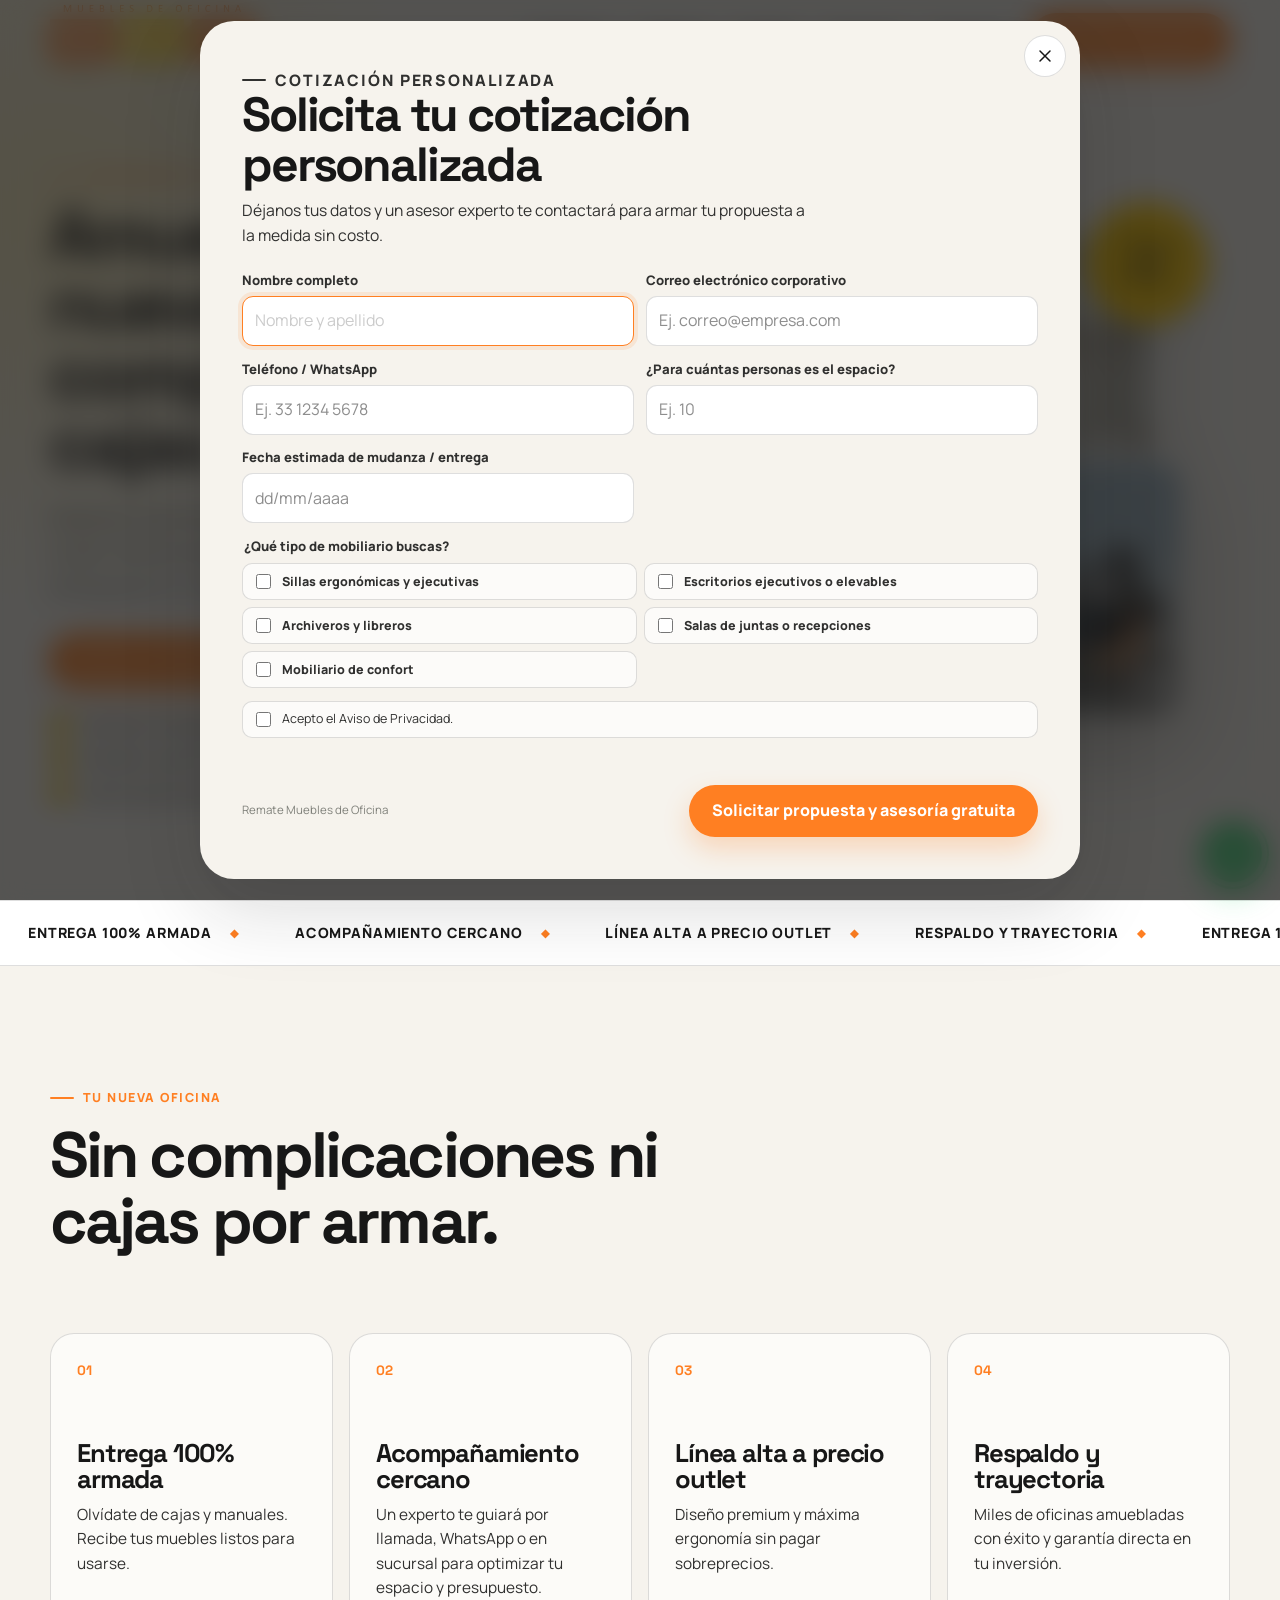
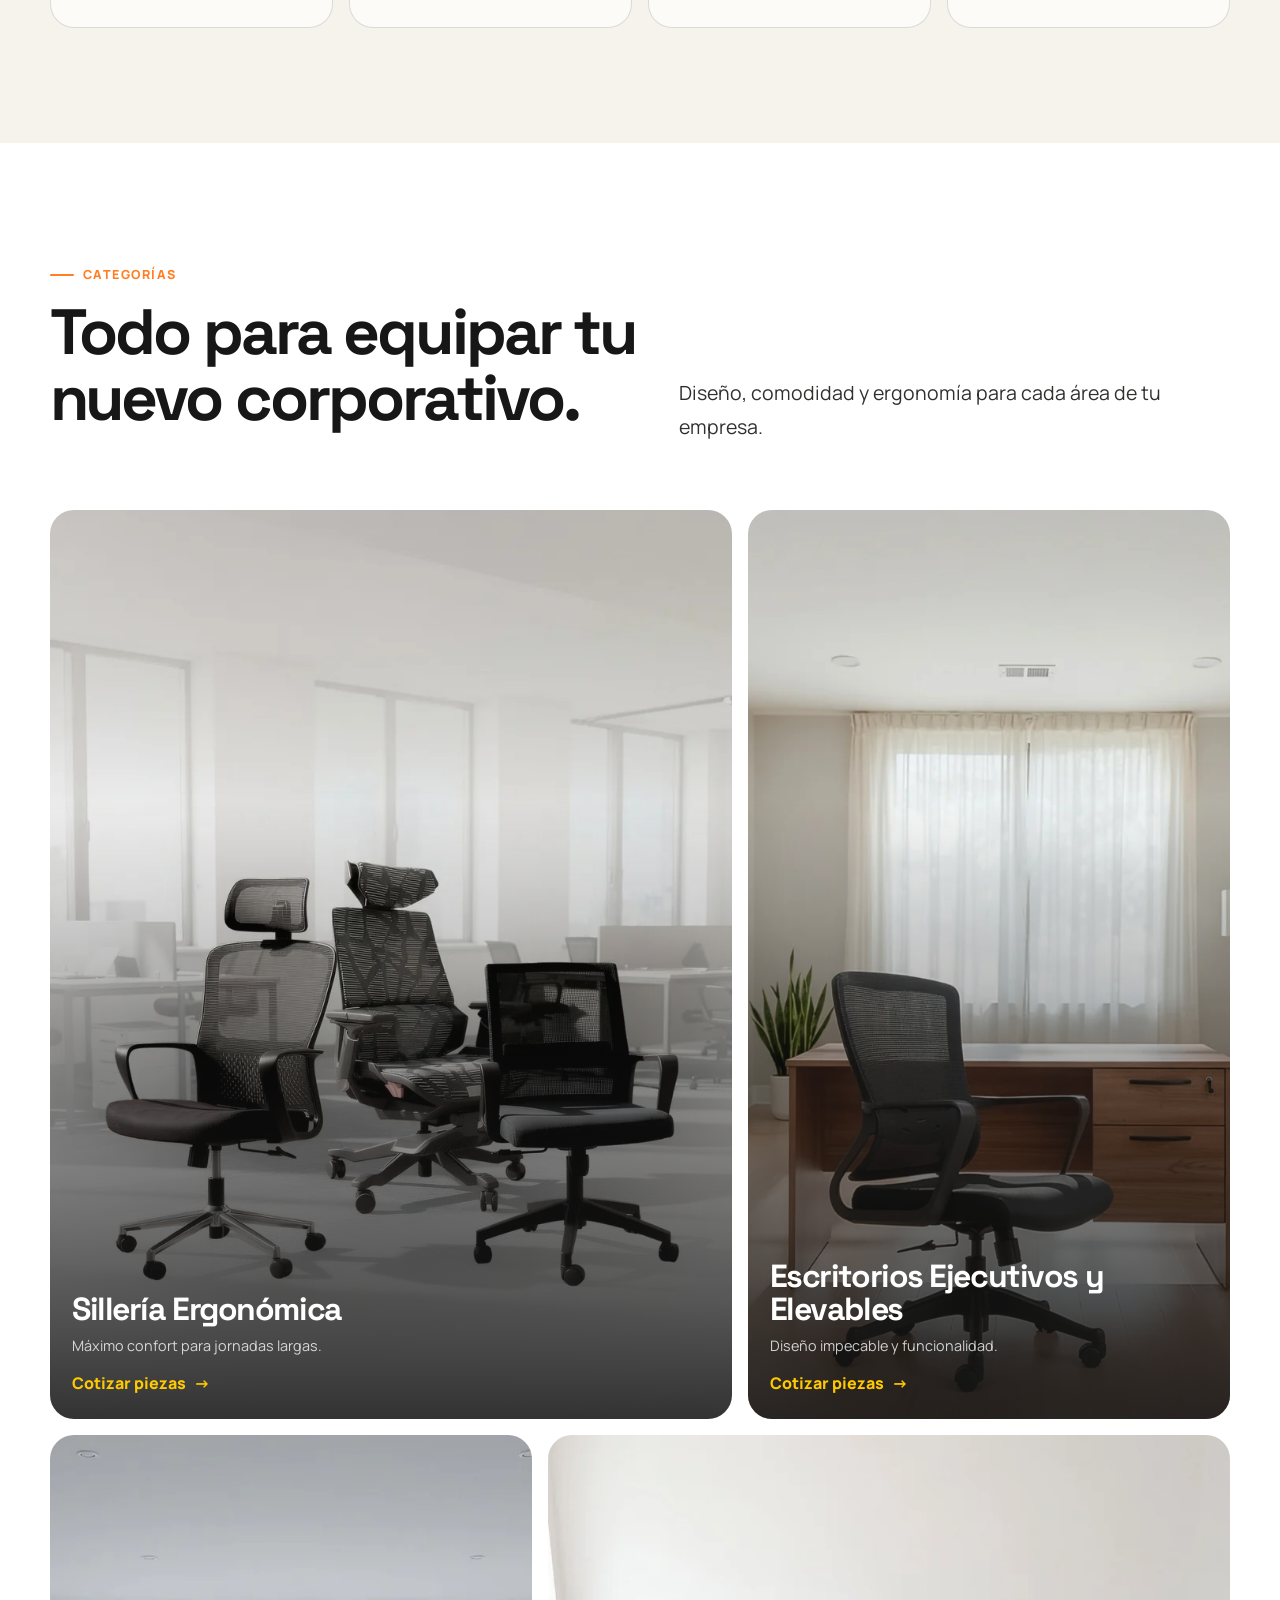
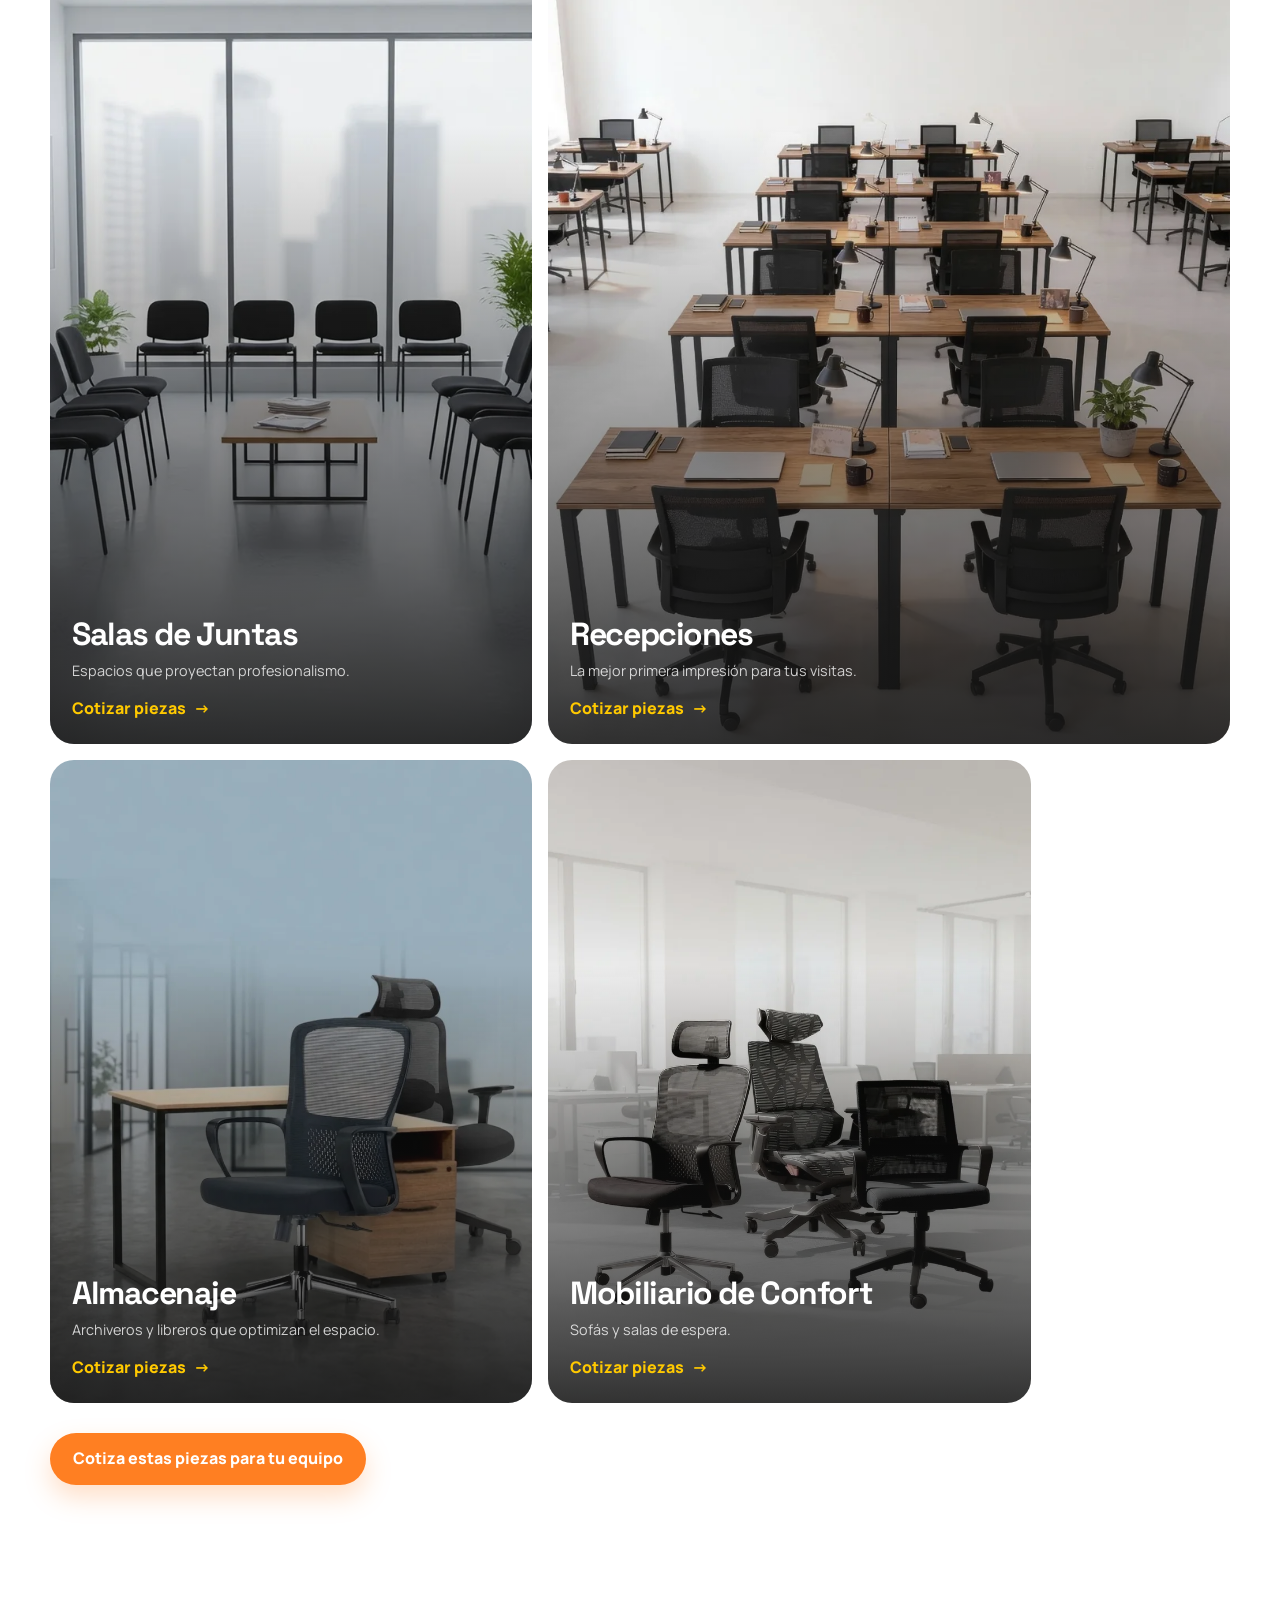
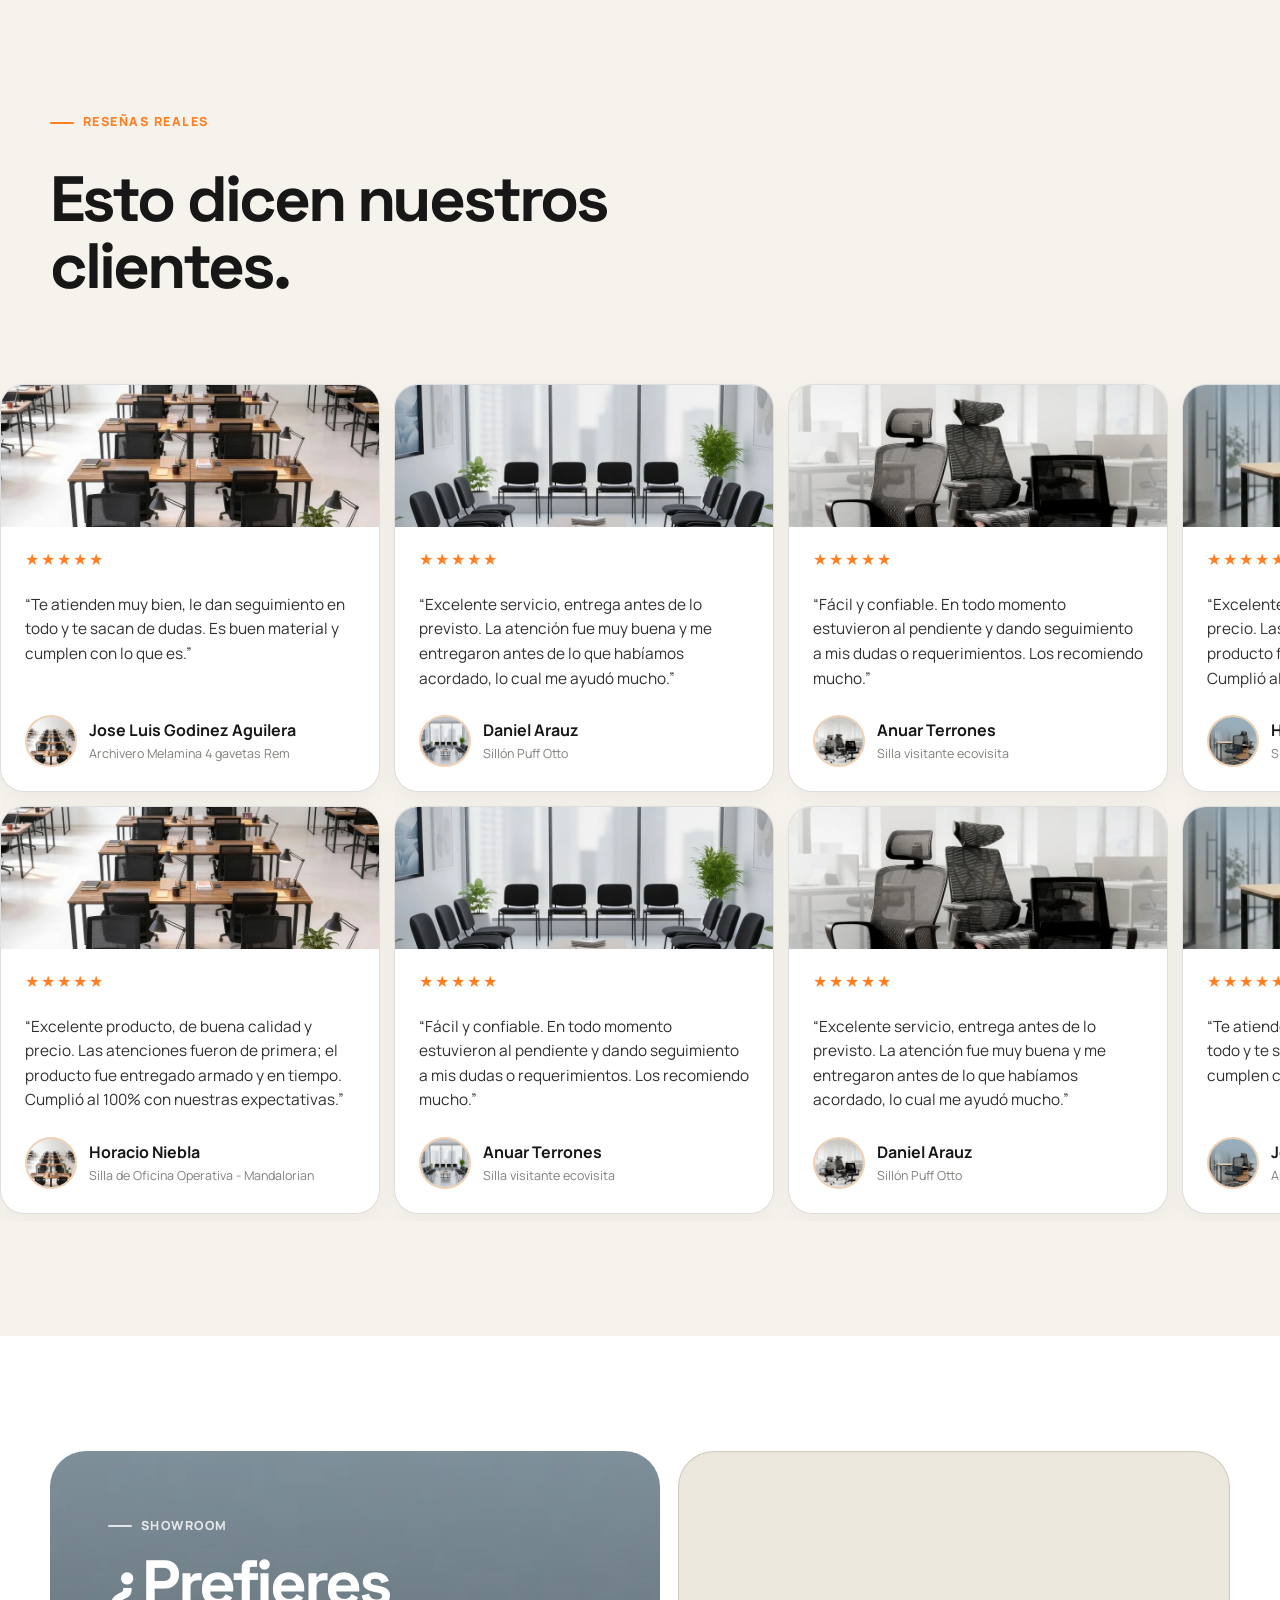
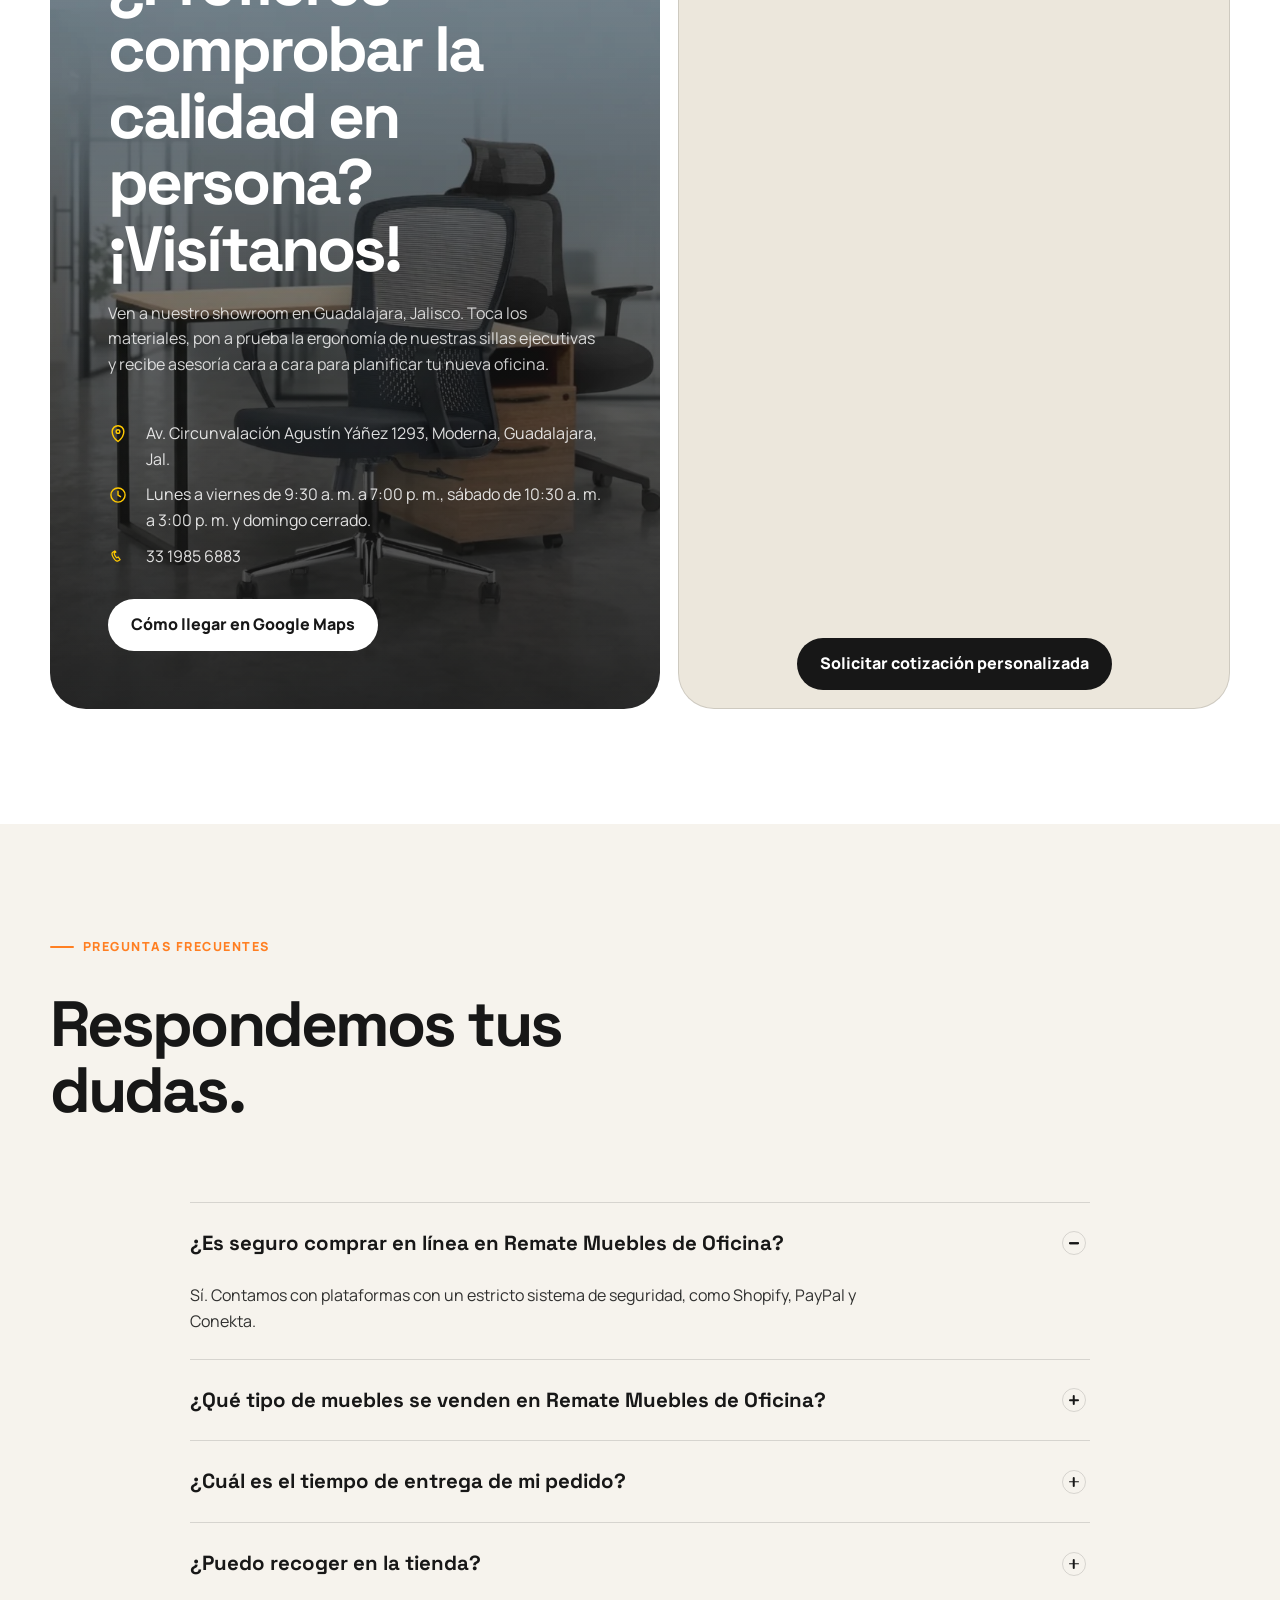
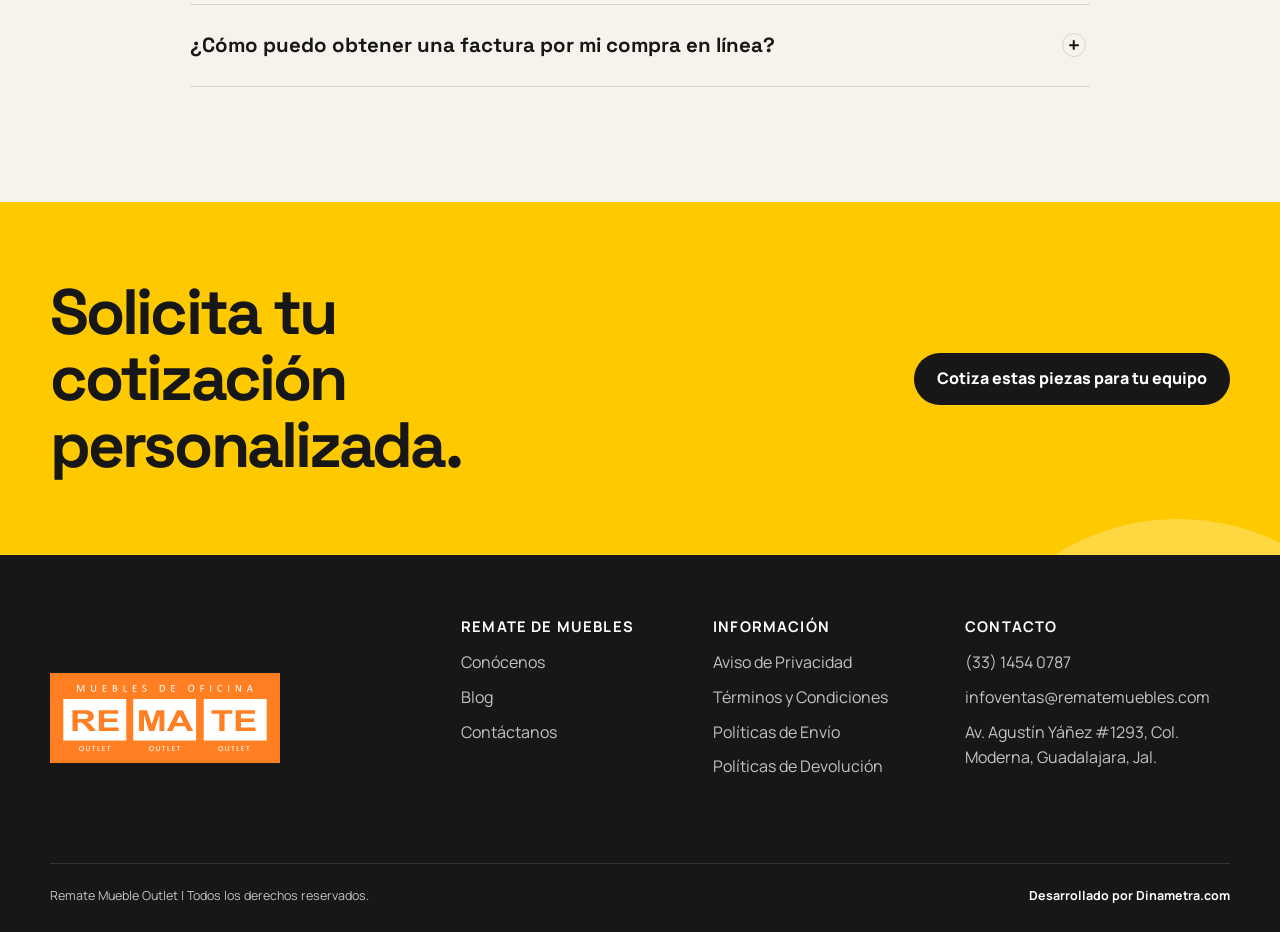
==== commit 1a1256a5: "archivos restantes" ====
--- a/index.html
+++ b/index.html
@@ -2,392 +2,557 @@
 <html lang="es-MX">
 <head>
   <meta charset="utf-8">
-  <meta name="viewport" content="width=device-width,initial-scale=1">
-  <title>Mayoreo de muebles de oficina | Remate Muebles</title>
-  <meta name="description" content="Catálogo de mobiliario de oficina para mayoristas, revendedores y proyectos corporativos. Solicita asesoría y catálogo.">
-  <link rel="canonical" href="https://rematemuebles.com/">
+  <meta name="viewport" content="width=device-width, initial-scale=1">
+  <title>Amuebla tu nueva oficina | Remate Muebles</title>
+  <meta name="description" content="Mobiliario de línea alta, nuevo y de entrega inmediata a precio outlet. Solicita una cotización personalizada para tu oficina.">
+  <meta name="theme-color" content="#ff7f22">
+  <meta property="og:title" content="Amuebla tu nueva oficina | Remate Muebles">
+  <meta property="og:description" content="Amuebla tu nuevo espacio sin complicaciones ni cajas por armar.">
+  <meta property="og:type" content="website">
+  <meta property="og:image" content="assets/silla-escritorio-claro.webp">
   <link rel="icon" type="image/png" href="assets/favicon.png">
-  <meta name="theme-color" content="#ff7a1a">
-  <meta property="og:type" content="website">
-  <meta property="og:title" content="Mayoreo de muebles de oficina | Remate Muebles">
-  <meta property="og:description" content="Catálogo de mobiliario de oficina para mayoristas, revendedores y proyectos corporativos. Solicita asesoría y catálogo.">
-  <meta property="og:image" content="assets/oficina-completa.webp">
+  <link rel="preload" as="image" href="assets/silla-escritorio-claro.webp">
   <link rel="stylesheet" href="styles.css">
+  <script src="script.js" defer></script>
 </head>
-<body data-audience="b2b">
-
-<a class="skip-link" href="#contenido">Saltar al contenido</a>
-<header class="site-header" id="siteHeader">
-  <div class="container navbar">
-    <a class="brand" href="#inicio" aria-label="Remate Muebles, inicio">
-      <img src="assets/logo-remate.png" alt="Remate Muebles de Oficina Outlet" width="1032" height="404">
-    </a>
-    <nav class="nav-menu" id="navMenu" aria-label="Navegación principal">
-      <a class="nav-switch" href="b2c.html">Compra personal</a>
-      <a class="nav-link" href="#beneficios">Beneficios</a>
-<a class="nav-link" href="#catalogo">Catálogo</a>
-<a class="nav-link" href="#proceso">Proceso</a>
-<a class="nav-link" href="#resenas">Reseñas</a>
-<a class="nav-link" href="#showroom">Showroom</a>
-<a class="nav-link" href="#faq">FAQ</a>
-      <button class="btn btn--primary" type="button" data-open-form>Solicitar catálogo</button>
+<body data-page="oficinistas" data-audience="b2c">
+  <a class="skip-link" href="#contenido">Saltar al contenido</a>
+
+  <header class="site-header" aria-label="Navegación principal">
+    <nav class="nav">
+      <a class="logo" href="#inicio" aria-label="Remate Muebles, inicio">
+        <img src="assets/logo-remate.svg" alt="Remate Muebles de Oficina Outlet" width="608" height="198">
+      </a>
+
+      <ul class="nav-links">
+        <li><a href="#beneficios">Beneficios</a></li>
+        <li><a href="#mobiliario">Mobiliario</a></li>
+        <li><a href="#resenas">Reseñas</a></li>
+        <li><a href="#showroom">Showroom</a></li>
+        <li><a href="#preguntas">Preguntas</a></li>
+      </ul>
+
+      <button class="btn btn-primary nav-cta" type="button" data-open-modal>
+        Solicitar cotización
+      </button>
+
+      <button class="menu-toggle" type="button" aria-label="Abrir menú" aria-expanded="false" aria-controls="mobile-menu">
+        <svg viewBox="0 0 24 24" fill="none" aria-hidden="true">
+          <path d="M4 7h16M4 12h16M4 17h16" stroke="currentColor" stroke-width="1.8" stroke-linecap="round"/>
+        </svg>
+      </button>
     </nav>
-    <button class="icon-btn" id="menuToggle" type="button" aria-controls="navMenu" aria-expanded="false" aria-label="Abrir menú">
-      <span class="hamburger" aria-hidden="true"><span></span><span></span><span></span></span>
-    </button>
+  </header>
+
+  <div class="mobile-menu" id="mobile-menu">
+    <a href="#beneficios">Beneficios</a>
+    <a href="#mobiliario">Mobiliario</a>
+    <a href="#resenas">Reseñas</a>
+    <a href="#showroom">Showroom</a>
+    <a href="#preguntas">Preguntas</a>
+    <button class="btn btn-primary" type="button" data-open-modal>Solicitar cotización</button>
   </div>
-</header>
-<main id="contenido">
-<section class="hero" id="inicio">
-  <div class="container hero-grid">
-    <div class="hero-copy reveal">
-      <p class="eyebrow">Mayoreo · Revendedores · Proyectos</p>
-      <h1>Más margen. Menos complicaciones.</h1>
-      <p class="lead">Muebles de oficina de línea alta a precio outlet, con catálogo amplio, disponibilidad y asesoría para cada cotización.</p>
-      <div class="inline-actions">
-        <button class="btn btn--primary" type="button" data-open-form>Solicitar catálogo y asesoría</button>
-        <a class="btn btn--ghost" href="#catalogo">Ver categorías</a>
-      </div>
-      <div class="hero-proof">
-        <span><i></i>Más de 25 años de trayectoria</span>
-        <span><i></i>Atención por WhatsApp</span>
-        <span><i></i>Showroom en Guadalajara</span>
+
+  <main id="contenido">
+    <section class="hero" id="inicio">
+      <div class="container hero-grid">
+        <div class="hero-copy reveal">
+          <p class="eyebrow">¿Estrenando o mudando tu oficina?</p>
+          <h1>Amuebla tu nuevo espacio sin complicaciones ni cajas por armar.</h1>
+          <p class="lead">Mobiliario de línea alta, nuevo y de entrega inmediata a precio outlet. Nos encargamos de todo el proceso para que tú te enfoques en tu negocio.</p>
+
+          <div class="hero-actions">
+            <button class="btn btn-primary" type="button" data-open-modal>
+              Solicitar cotización personalizada
+              <svg class="icon-arrow" viewBox="0 0 20 20" fill="none" aria-hidden="true">
+                <path d="M4 10h11M11 6l4 4-4 4" stroke="currentColor" stroke-width="1.8" stroke-linecap="round" stroke-linejoin="round"/>
+              </svg>
+            </button>
+            <a class="btn btn-secondary" href="#showroom">Visita el showroom</a>
+          </div>
+
+          <ul class="hero-proof" aria-label="Beneficios principales">
+            <li><span class="check">✓</span><span>Muebles entregados 100% armados.</span></li>
+            <li><span class="check">✓</span><span>Respaldo y garantía directa con más de 25 años de trayectoria.</span></li>
+            <li><span class="check">✓</span><span>Asesoría personalizada en distribución y presupuesto por llamada.</span></li>
+          </ul>
+        </div>
+
+        <div class="hero-visual reveal" aria-label="Oficina con mobiliario de Remate Muebles">
+          <figure class="hero-image-main">
+            <img src="assets/silla-escritorio-claro.webp" alt="Silla de oficina frente a un escritorio de madera" width="864" height="1152">
+          </figure>
+          <figure class="hero-image-small">
+            <img src="assets/silla-escritorio-industrial.webp" alt="Silla ergonómica y escritorio de oficina" width="912" height="1136">
+          </figure>
+          <div class="hero-stamp">Entrega<br>100%<br>armada</div>
+        </div>
+      </div>
+    </section>
+
+    <div class="marquee" aria-label="Propuesta de valor">
+      <div class="marquee-track">
+        <span class="marquee-item">Entrega 100% armada</span>
+        <span class="marquee-item">Acompañamiento cercano</span>
+        <span class="marquee-item">Línea alta a precio outlet</span>
+        <span class="marquee-item">Respaldo y trayectoria</span>
+        <span class="marquee-item">Entrega 100% armada</span>
+        <span class="marquee-item">Acompañamiento cercano</span>
+        <span class="marquee-item">Línea alta a precio outlet</span>
+        <span class="marquee-item">Respaldo y trayectoria</span>
       </div>
     </div>
-    <div class="hero-media reveal">
-      <figure class="hero-image"><img src="assets/oficina-completa.webp" alt="Oficina amplia equipada con escritorios y sillas negras" width="900" height="1200"></figure>
-      <div class="hero-label">Programa de mayoreo</div>
-      <div class="hero-float"><strong>Catálogo amplio</strong><span>Sillas, escritorios, almacenaje, salas y confort.</span></div>
+
+    <section class="section" id="beneficios">
+      <div class="container">
+        <div class="section-heading split reveal">
+          <div>
+            <p class="eyebrow">Tu nueva oficina</p>
+            <h2>Sin complicaciones ni cajas por armar.</h2>
+          </div>
+        </div>
+
+        <div class="cards-grid">
+          <article class="value-card reveal">
+            <span class="card-number">01</span>
+            <h3>Entrega 100% armada</h3>
+            <p>Olvídate de cajas y manuales. Recibe tus muebles listos para usarse.</p>
+          </article>
+
+          <article class="value-card reveal">
+            <span class="card-number">02</span>
+            <h3>Acompañamiento cercano</h3>
+            <p>Un experto te guiará por llamada, WhatsApp o en sucursal para optimizar tu espacio y presupuesto.</p>
+          </article>
+
+          <article class="value-card reveal">
+            <span class="card-number">03</span>
+            <h3>Línea alta a precio outlet</h3>
+            <p>Diseño premium y máxima ergonomía sin pagar sobreprecios.</p>
+          </article>
+
+          <article class="value-card reveal">
+            <span class="card-number">04</span>
+            <h3>Respaldo y trayectoria</h3>
+            <p>Miles de oficinas amuebladas con éxito y garantía directa en tu inversión.</p>
+          </article>
+        </div>
+      </div>
+    </section>
+
+    <section class="section section-white" id="mobiliario">
+      <div class="container">
+        <div class="section-heading split reveal">
+          <div>
+            <p class="eyebrow">Categorías</p>
+            <h2>Todo para equipar tu nuevo corporativo.</h2>
+          </div>
+          <p class="lead">Diseño, comodidad y ergonomía para cada área de tu empresa.</p>
+        </div>
+
+        <div class="catalog-grid">
+          <article class="catalog-card reveal" data-open-modal data-interest="Sillería Ergonómica" tabindex="0">
+            <img src="assets/sillas-oficina.webp" alt="Sillería ergonómica para oficina" loading="lazy" width="864" height="1152">
+            <div class="catalog-copy">
+              <h3>Sillería Ergonómica</h3>
+              <p>Máximo confort para jornadas largas.</p>
+              <span class="text-link">Cotizar piezas <span aria-hidden="true">→</span></span>
+            </div>
+          </article>
+
+          <article class="catalog-card reveal" data-open-modal data-interest="Escritorios Ejecutivos y Elevables" tabindex="0">
+            <img src="assets/silla-escritorio-claro.webp" alt="Escritorio ejecutivo con silla de oficina" loading="lazy" width="864" height="1152">
+            <div class="catalog-copy">
+              <h3>Escritorios Ejecutivos y Elevables</h3>
+              <p>Diseño impecable y funcionalidad.</p>
+              <span class="text-link">Cotizar piezas <span aria-hidden="true">→</span></span>
+            </div>
+          </article>
+
+          <article class="catalog-card reveal" data-open-modal data-interest="Salas de Juntas" tabindex="0">
+            <img src="assets/sala-juntas.webp" alt="Sala de juntas con mobiliario de oficina" loading="lazy" width="864" height="1152">
+            <div class="catalog-copy">
+              <h3>Salas de Juntas</h3>
+              <p>Espacios que proyectan profesionalismo.</p>
+              <span class="text-link">Cotizar piezas <span aria-hidden="true">→</span></span>
+            </div>
+          </article>
+
+          <article class="catalog-card reveal" data-open-modal data-interest="Recepciones" tabindex="0">
+            <img src="assets/oficina-equipada.webp" alt="Mobiliario para áreas de recepción y trabajo" loading="lazy" width="864" height="1152">
+            <div class="catalog-copy">
+              <h3>Recepciones</h3>
+              <p>La mejor primera impresión para tus visitas.</p>
+              <span class="text-link">Cotizar piezas <span aria-hidden="true">→</span></span>
+            </div>
+          </article>
+
+          <article class="catalog-card reveal" data-open-modal data-interest="Almacenaje" tabindex="0">
+            <img src="assets/silla-escritorio-industrial.webp" alt="Oficina con mobiliario y almacenaje" loading="lazy" width="912" height="1136">
+            <div class="catalog-copy">
+              <h3>Almacenaje</h3>
+              <p>Archiveros y libreros que optimizan el espacio.</p>
+              <span class="text-link">Cotizar piezas <span aria-hidden="true">→</span></span>
+            </div>
+          </article>
+
+          <article class="catalog-card reveal" data-open-modal data-interest="Mobiliario de Confort" tabindex="0">
+            <img src="assets/sillas-oficina.webp" alt="Mobiliario de confort para oficina" loading="lazy" width="864" height="1152">
+            <div class="catalog-copy">
+              <h3>Mobiliario de Confort</h3>
+              <p>Sofás y salas de espera.</p>
+              <span class="text-link">Cotizar piezas <span aria-hidden="true">→</span></span>
+            </div>
+          </article>
+        </div>
+
+        <div class="hero-actions reveal">
+          <button class="btn btn-primary" type="button" data-open-modal>Cotiza estas piezas para tu equipo</button>
+        </div>
+      </div>
+    </section>
+
+    <section class="section" id="resenas">
+      <div class="container">
+        <div class="section-heading reveal">
+          <p class="eyebrow">Reseñas reales</p>
+          <h2>Esto dicen nuestros clientes.</h2>
+        </div>
+      </div>
+
+      <div class="reviews-wrap" aria-label="Reseñas de clientes">
+        <div class="reviews-row">
+          <article class="review-card">
+            <figure class="review-photo" aria-hidden="false"><img src="assets/oficina-equipada.webp" alt="Oficina equipada con mobiliario de Remate Muebles" width="720" height="420" loading="lazy"></figure>
+            <div class="review-stars" aria-label="5 estrellas">★★★★★</div>
+            <blockquote>“Te atienden muy bien, le dan seguimiento en todo y te sacan de dudas. Es buen material y cumplen con lo que es.”</blockquote>
+            <div class="reviewer">
+              <img class="reviewer-avatar" src="assets/oficina-equipada.webp" alt="" width="52" height="52" loading="lazy">
+              <div><strong>Jose Luis Godinez Aguilera</strong><small>Archivero Melamina 4 gavetas Rem</small></div>
+            </div>
+          </article>
+
+          <article class="review-card">
+            <figure class="review-photo" aria-hidden="false"><img src="assets/sala-juntas.webp" alt="Mobiliario instalado en un espacio de oficina" width="720" height="420" loading="lazy"></figure>
+            <div class="review-stars" aria-label="5 estrellas">★★★★★</div>
+            <blockquote>“Excelente servicio, entrega antes de lo previsto. La atención fue muy buena y me entregaron antes de lo que habíamos acordado, lo cual me ayudó mucho.”</blockquote>
+            <div class="reviewer">
+              <img class="reviewer-avatar" src="assets/sala-juntas.webp" alt="" width="52" height="52" loading="lazy">
+              <div><strong>Daniel Arauz</strong><small>Sillón Puff Otto</small></div>
+            </div>
+          </article>
+
+          <article class="review-card">
+            <figure class="review-photo" aria-hidden="false"><img src="assets/sillas-oficina.webp" alt="Sillas de oficina en un espacio equipado" width="720" height="420" loading="lazy"></figure>
+            <div class="review-stars" aria-label="5 estrellas">★★★★★</div>
+            <blockquote>“Fácil y confiable. En todo momento estuvieron al pendiente y dando seguimiento a mis dudas o requerimientos. Los recomiendo mucho.”</blockquote>
+            <div class="reviewer">
+              <img class="reviewer-avatar" src="assets/sillas-oficina.webp" alt="" width="52" height="52" loading="lazy">
+              <div><strong>Anuar Terrones</strong><small>Silla visitante ecovisita</small></div>
+            </div>
+          </article>
+
+          <article class="review-card">
+            <figure class="review-photo" aria-hidden="false"><img src="assets/silla-escritorio-industrial.webp" alt="Silla ergonómica frente a un escritorio de oficina" width="720" height="420" loading="lazy"></figure>
+            <div class="review-stars" aria-label="5 estrellas">★★★★★</div>
+            <blockquote>“Excelente producto, de buena calidad y precio. Las atenciones fueron de primera; el producto fue entregado armado y en tiempo. Cumplió al 100% con nuestras expectativas.”</blockquote>
+            <div class="reviewer">
+              <img class="reviewer-avatar" src="assets/silla-escritorio-industrial.webp" alt="" width="52" height="52" loading="lazy">
+              <div><strong>Horacio Niebla</strong><small>Silla de Oficina Operativa - Mandalorian</small></div>
+            </div>
+          </article>
+
+          <article class="review-card" aria-hidden="true">
+            <figure class="review-photo" aria-hidden="true"><img src="assets/oficina-equipada.webp" alt="" width="720" height="420" loading="lazy"></figure>
+            <div class="review-stars">★★★★★</div>
+            <blockquote>“Te atienden muy bien, le dan seguimiento en todo y te sacan de dudas. Es buen material y cumplen con lo que es.”</blockquote>
+            <div class="reviewer"><img class="reviewer-avatar" src="assets/oficina-equipada.webp" alt="" width="52" height="52" loading="lazy"><div><strong>Jose Luis Godinez Aguilera</strong><small>Archivero Melamina 4 gavetas Rem</small></div></div>
+          </article>
+          <article class="review-card" aria-hidden="true">
+            <figure class="review-photo" aria-hidden="true"><img src="assets/sala-juntas.webp" alt="" width="720" height="420" loading="lazy"></figure>
+            <div class="review-stars">★★★★★</div>
+            <blockquote>“Excelente servicio, entrega antes de lo previsto. La atención fue muy buena y me entregaron antes de lo que habíamos acordado, lo cual me ayudó mucho.”</blockquote>
+            <div class="reviewer"><img class="reviewer-avatar" src="assets/sala-juntas.webp" alt="" width="52" height="52" loading="lazy"><div><strong>Daniel Arauz</strong><small>Sillón Puff Otto</small></div></div>
+          </article>
+          <article class="review-card" aria-hidden="true">
+            <figure class="review-photo" aria-hidden="true"><img src="assets/sillas-oficina.webp" alt="" width="720" height="420" loading="lazy"></figure>
+            <div class="review-stars">★★★★★</div>
+            <blockquote>“Fácil y confiable. En todo momento estuvieron al pendiente y dando seguimiento a mis dudas o requerimientos. Los recomiendo mucho.”</blockquote>
+            <div class="reviewer"><img class="reviewer-avatar" src="assets/sillas-oficina.webp" alt="" width="52" height="52" loading="lazy"><div><strong>Anuar Terrones</strong><small>Silla visitante ecovisita</small></div></div>
+          </article>
+          <article class="review-card" aria-hidden="true">
+            <figure class="review-photo" aria-hidden="true"><img src="assets/silla-escritorio-industrial.webp" alt="" width="720" height="420" loading="lazy"></figure>
+            <div class="review-stars">★★★★★</div>
+            <blockquote>“Excelente producto, de buena calidad y precio. Las atenciones fueron de primera; el producto fue entregado armado y en tiempo. Cumplió al 100% con nuestras expectativas.”</blockquote>
+            <div class="reviewer"><img class="reviewer-avatar" src="assets/silla-escritorio-industrial.webp" alt="" width="52" height="52" loading="lazy"><div><strong>Horacio Niebla</strong><small>Silla de Oficina Operativa - Mandalorian</small></div></div>
+          </article>
+        </div>
+
+        <div class="reviews-row reverse">
+          <article class="review-card">
+            <figure class="review-photo" aria-hidden="false"><img src="assets/oficina-equipada.webp" alt="Oficina equipada con mobiliario de Remate Muebles" width="720" height="420" loading="lazy"></figure>
+            <div class="review-stars" aria-label="5 estrellas">★★★★★</div>
+            <blockquote>“Excelente producto, de buena calidad y precio. Las atenciones fueron de primera; el producto fue entregado armado y en tiempo. Cumplió al 100% con nuestras expectativas.”</blockquote>
+            <div class="reviewer"><img class="reviewer-avatar" src="assets/oficina-equipada.webp" alt="" width="52" height="52" loading="lazy"><div><strong>Horacio Niebla</strong><small>Silla de Oficina Operativa - Mandalorian</small></div></div>
+          </article>
+          <article class="review-card">
+            <figure class="review-photo" aria-hidden="false"><img src="assets/sala-juntas.webp" alt="Mobiliario instalado en un espacio de oficina" width="720" height="420" loading="lazy"></figure>
+            <div class="review-stars" aria-label="5 estrellas">★★★★★</div>
+            <blockquote>“Fácil y confiable. En todo momento estuvieron al pendiente y dando seguimiento a mis dudas o requerimientos. Los recomiendo mucho.”</blockquote>
+            <div class="reviewer"><img class="reviewer-avatar" src="assets/sala-juntas.webp" alt="" width="52" height="52" loading="lazy"><div><strong>Anuar Terrones</strong><small>Silla visitante ecovisita</small></div></div>
+          </article>
+          <article class="review-card">
+            <figure class="review-photo" aria-hidden="false"><img src="assets/sillas-oficina.webp" alt="Sillas de oficina en un espacio equipado" width="720" height="420" loading="lazy"></figure>
+            <div class="review-stars" aria-label="5 estrellas">★★★★★</div>
+            <blockquote>“Excelente servicio, entrega antes de lo previsto. La atención fue muy buena y me entregaron antes de lo que habíamos acordado, lo cual me ayudó mucho.”</blockquote>
+            <div class="reviewer"><img class="reviewer-avatar" src="assets/sillas-oficina.webp" alt="" width="52" height="52" loading="lazy"><div><strong>Daniel Arauz</strong><small>Sillón Puff Otto</small></div></div>
+          </article>
+          <article class="review-card">
+            <figure class="review-photo" aria-hidden="false"><img src="assets/silla-escritorio-industrial.webp" alt="Silla ergonómica frente a un escritorio de oficina" width="720" height="420" loading="lazy"></figure>
+            <div class="review-stars" aria-label="5 estrellas">★★★★★</div>
+            <blockquote>“Te atienden muy bien, le dan seguimiento en todo y te sacan de dudas. Es buen material y cumplen con lo que es.”</blockquote>
+            <div class="reviewer"><img class="reviewer-avatar" src="assets/silla-escritorio-industrial.webp" alt="" width="52" height="52" loading="lazy"><div><strong>Jose Luis Godinez Aguilera</strong><small>Archivero Melamina 4 gavetas Rem</small></div></div>
+          </article>
+
+          <article class="review-card" aria-hidden="true">
+            <figure class="review-photo" aria-hidden="true"><img src="assets/oficina-equipada.webp" alt="" width="720" height="420" loading="lazy"></figure>
+            <div class="review-stars">★★★★★</div>
+            <blockquote>“Excelente producto, de buena calidad y precio. Las atenciones fueron de primera; el producto fue entregado armado y en tiempo. Cumplió al 100% con nuestras expectativas.”</blockquote>
+            <div class="reviewer"><img class="reviewer-avatar" src="assets/oficina-equipada.webp" alt="" width="52" height="52" loading="lazy"><div><strong>Horacio Niebla</strong><small>Silla de Oficina Operativa - Mandalorian</small></div></div>
+          </article>
+          <article class="review-card" aria-hidden="true">
+            <figure class="review-photo" aria-hidden="true"><img src="assets/sala-juntas.webp" alt="" width="720" height="420" loading="lazy"></figure>
+            <div class="review-stars">★★★★★</div>
+            <blockquote>“Fácil y confiable. En todo momento estuvieron al pendiente y dando seguimiento a mis dudas o requerimientos. Los recomiendo mucho.”</blockquote>
+            <div class="reviewer"><img class="reviewer-avatar" src="assets/sala-juntas.webp" alt="" width="52" height="52" loading="lazy"><div><strong>Anuar Terrones</strong><small>Silla visitante ecovisita</small></div></div>
+          </article>
+          <article class="review-card" aria-hidden="true">
+            <figure class="review-photo" aria-hidden="true"><img src="assets/sillas-oficina.webp" alt="" width="720" height="420" loading="lazy"></figure>
+            <div class="review-stars">★★★★★</div>
+            <blockquote>“Excelente servicio, entrega antes de lo previsto. La atención fue muy buena y me entregaron antes de lo que habíamos acordado, lo cual me ayudó mucho.”</blockquote>
+            <div class="reviewer"><img class="reviewer-avatar" src="assets/sillas-oficina.webp" alt="" width="52" height="52" loading="lazy"><div><strong>Daniel Arauz</strong><small>Sillón Puff Otto</small></div></div>
+          </article>
+          <article class="review-card" aria-hidden="true">
+            <figure class="review-photo" aria-hidden="true"><img src="assets/silla-escritorio-industrial.webp" alt="" width="720" height="420" loading="lazy"></figure>
+            <div class="review-stars">★★★★★</div>
+            <blockquote>“Te atienden muy bien, le dan seguimiento en todo y te sacan de dudas. Es buen material y cumplen con lo que es.”</blockquote>
+            <div class="reviewer"><img class="reviewer-avatar" src="assets/silla-escritorio-industrial.webp" alt="" width="52" height="52" loading="lazy"><div><strong>Jose Luis Godinez Aguilera</strong><small>Archivero Melamina 4 gavetas Rem</small></div></div>
+          </article>
+        </div>
+      </div>
+    </section>
+
+    <section class="section section-white" id="showroom">
+      <div class="container showroom-grid">
+        <div class="showroom-copy reveal">
+          <div>
+            <p class="eyebrow">Showroom</p>
+            <h2>¿Prefieres comprobar la calidad en persona? ¡Visítanos!</h2>
+            <p>Ven a nuestro showroom en Guadalajara, Jalisco. Toca los materiales, pon a prueba la ergonomía de nuestras sillas ejecutivas y recibe asesoría cara a cara para planificar tu nueva oficina.</p>
+          </div>
+
+          <div>
+            <ul class="contact-list">
+              <li>
+                <svg viewBox="0 0 24 24" fill="none" aria-hidden="true"><path d="M12 21s7-5.2 7-12a7 7 0 1 0-14 0c0 6.8 7 12 7 12Z" stroke="currentColor" stroke-width="1.7"/><circle cx="12" cy="9" r="2.2" stroke="currentColor" stroke-width="1.7"/></svg>
+                <span>Av. Circunvalación Agustín Yáñez 1293, Moderna, Guadalajara, Jal.</span>
+              </li>
+              <li>
+                <svg viewBox="0 0 24 24" fill="none" aria-hidden="true"><circle cx="12" cy="12" r="8.5" stroke="currentColor" stroke-width="1.7"/><path d="M12 7.5V12l3 2" stroke="currentColor" stroke-width="1.7" stroke-linecap="round"/></svg>
+                <span>Lunes a viernes de 9:30 a. m. a 7:00 p. m., sábado de 10:30 a. m. a 3:00 p. m. y domingo cerrado.</span>
+              </li>
+              <li>
+                <svg viewBox="0 0 24 24" fill="none" aria-hidden="true"><path d="M8.2 4.8 5.7 6.4c-1.2.8-.9 3.7.8 6.5 1.7 2.8 4.1 4.5 5.4 3.8l2.6-1.5-2.2-3.2-1.8.9c-.8-.5-1.7-1.7-2.2-2.7-.6-1-.9-2.2-.8-3.1l1.9-1-1.2-1.3Z" stroke="currentColor" stroke-width="1.5" stroke-linejoin="round"/></svg>
+                <span>33 1985 6883</span>
+              </li>
+            </ul>
+            <div class="hero-actions">
+              <a class="btn btn-light" href="https://maps.app.goo.gl/wfvsq4hZgYPs1dT29" target="_blank" rel="noopener">Cómo llegar en Google Maps</a>
+            </div>
+          </div>
+        </div>
+
+        <div class="map-card reveal">
+          <iframe title="Mapa del showroom de Remate Muebles" loading="lazy" referrerpolicy="no-referrer-when-downgrade" src="https://www.google.com/maps?q=20.6594152,-103.3572465&z=17&output=embed"></iframe>
+          <div class="map-actions">
+            <button class="btn btn-dark" type="button" data-open-modal>Solicitar cotización personalizada</button>
+          </div>
+        </div>
+      </div>
+    </section>
+
+    <section class="section" id="preguntas">
+      <div class="container">
+        <div class="section-heading reveal">
+          <p class="eyebrow">Preguntas frecuentes</p>
+          <h2>Respondemos tus dudas.</h2>
+        </div>
+
+        <div class="faq-list reveal">
+          <article class="faq-item is-open">
+            <button class="faq-question" type="button" aria-expanded="true">
+              <span>¿Es seguro comprar en línea en Remate Muebles de Oficina?</span>
+              <span class="faq-icon" aria-hidden="true"></span>
+            </button>
+            <div class="faq-answer"><div><p>Sí. Contamos con plataformas con un estricto sistema de seguridad, como Shopify, PayPal y Conekta.</p></div></div>
+          </article>
+
+          <article class="faq-item">
+            <button class="faq-question" type="button" aria-expanded="false">
+              <span>¿Qué tipo de muebles se venden en Remate Muebles de Oficina?</span>
+              <span class="faq-icon" aria-hidden="true"></span>
+            </button>
+            <div class="faq-answer"><div><p>Todo tipo de mobiliario para oficinas: escritorios, sillas ejecutivas, sillas operativas, sillas de visita, estaciones de trabajo, recepciones, mesas de juntas, lockers, libreros, bancas y cubículos, entre muchos productos más.</p></div></div>
+          </article>
+
+          <article class="faq-item">
+            <button class="faq-question" type="button" aria-expanded="false">
+              <span>¿Cuál es el tiempo de entrega de mi pedido?</span>
+              <span class="faq-icon" aria-hidden="true"></span>
+            </button>
+            <div class="faq-answer"><div><p>En cada uno de nuestros artículos podrás encontrar el tiempo de entrega según el tipo de producto: de 3 a 9 días hábiles, de 10 a 20 días hábiles o consulta con tu asesor de ventas.</p></div></div>
+          </article>
+
+          <article class="faq-item">
+            <button class="faq-question" type="button" aria-expanded="false">
+              <span>¿Puedo recoger en la tienda?</span>
+              <span class="faq-icon" aria-hidden="true"></span>
+            </button>
+            <div class="faq-answer"><div><p>Si así lo deseas, puedes pasar a recoger directamente en tienda dentro de nuestro horario: lunes a viernes de 9:30 a. m. a 7:00 p. m. y sábados de 10:30 a. m. a 3:00 p. m.</p></div></div>
+          </article>
+
+          <article class="faq-item">
+            <button class="faq-question" type="button" aria-expanded="false">
+              <span>¿Cómo puedo obtener una factura por mi compra en línea?</span>
+              <span class="faq-icon" aria-hidden="true"></span>
+            </button>
+            <div class="faq-answer"><div><p>Con gusto podemos emitir tu factura. Comparte tus datos de facturación al correo infoventas@rematemuebles.com. Nuestros precios publicados ya incluyen IVA.</p></div></div>
+          </article>
+        </div>
+      </div>
+    </section>
+
+    <section class="section-tight closing-cta">
+      <div class="container closing-grid">
+        <h2>Solicita tu cotización personalizada.</h2>
+        <button class="btn btn-dark" type="button" data-open-modal>Cotiza estas piezas para tu equipo</button>
+      </div>
+    </section>
+  </main>
+
+  <footer class="site-footer">
+    <div class="container">
+      <div class="footer-grid">
+        <div>
+          <img class="footer-logo" src="assets/logo-remate-inverse.svg" alt="Remate Muebles de Oficina Outlet" width="608" height="198">
+        </div>
+
+        <div class="footer-col">
+          <h3>Remate de Muebles</h3>
+          <ul class="footer-links">
+            <li><a href="https://rematemuebles.com/pages/conocenos" target="_blank" rel="noopener">Conócenos</a></li>
+            <li><a href="https://rematemuebles.com/blogs/blog" target="_blank" rel="noopener">Blog</a></li>
+            <li><a href="https://rematemuebles.com/pages/contactanos" target="_blank" rel="noopener">Contáctanos</a></li>
+          </ul>
+        </div>
+
+        <div class="footer-col">
+          <h3>Información</h3>
+          <ul class="footer-links">
+            <li><a href="https://rematemuebles.com/pages/aviso-de-privacidad" target="_blank" rel="noopener">Aviso de Privacidad</a></li>
+            <li><a href="https://rematemuebles.com/pages/terminos-y-condiciones" target="_blank" rel="noopener">Términos y Condiciones</a></li>
+            <li><a href="https://rematemuebles.com/pages/politicas-de-envio" target="_blank" rel="noopener">Políticas de Envío</a></li>
+            <li><a href="https://rematemuebles.com/pages/politicas-de-devolucion" target="_blank" rel="noopener">Políticas de Devolución</a></li>
+          </ul>
+        </div>
+
+        <div class="footer-col">
+          <h3>Contacto</h3>
+          <ul class="footer-links">
+            <li><a href="tel:+523314540787">(33) 1454 0787</a></li>
+            <li><a href="mailto:infoventas@rematemuebles.com">infoventas@rematemuebles.com</a></li>
+            <li>Av. Agustín Yáñez #1293, Col. Moderna, Guadalajara, Jal.</li>
+          </ul>
+        </div>
+      </div>
+
+      <div class="footer-bottom">
+        <span>Remate Mueble Outlet | Todos los derechos reservados.</span>
+        <a href="https://dinametra.com" target="_blank" rel="noopener">Desarrollado por Dinametra.com</a>
+      </div>
     </div>
-  </div>
-</section>
-<div class="trust-strip" aria-label="Beneficios clave"><div class="trust-track"><div class="trust-item">Precios por volumen</div><div class="trust-item">Muebles armados</div><div class="trust-item">Disponibilidad de catálogo</div><div class="trust-item">Asesoría personalizada</div><div class="trust-item">Entrega inmediata en tienda</div><div class="trust-item">Precios por volumen</div><div class="trust-item">Muebles armados</div><div class="trust-item">Disponibilidad de catálogo</div><div class="trust-item">Asesoría personalizada</div><div class="trust-item">Entrega inmediata en tienda</div></div></div>
-<section class="section" id="beneficios">
-  <div class="container">
-    <div class="section-head reveal">
-      <div><p class="eyebrow">Ventaja comercial</p><h2>Un proveedor que te ayuda a cerrar.</h2></div>
-      <p class="lead">Menos fricción para cotizar. Más claridad para presentar opciones a tus clientes.</p>
-    </div>
-    <div class="benefit-grid">
-      <article class="benefit-card reveal"><span class="icon-badge">%</span><div><h3>Precios por volumen</h3><p>Accede a condiciones de outlet para cuidar la rentabilidad de cada proyecto.</p></div></article>
-      <article class="benefit-card reveal"><span class="icon-badge">▦</span><div><h3>Catálogo disponible</h3><p>Opciones para distintos presupuestos, áreas y estilos de oficina.</p></div></article>
-      <article class="benefit-card reveal"><span class="icon-badge">✓</span><div><h3>Muebles armados</h3><p>Reduce tiempos de instalación y evita cajas o manuales frente a tu cliente.</p></div></article>
-      <article class="benefit-card reveal"><span class="icon-badge">↗</span><div><h3>Ergonomía que se explica fácil</h3><p>Productos pensados para jornadas de trabajo, con materiales y funciones que puedes presentar con claridad.</p></div></article>
-      <article class="benefit-card reveal"><span class="icon-badge">☎</span><div><h3>Asesoría para cotizar</h3><p>Recibe acompañamiento por llamada o WhatsApp para revisar productos, cantidades y alternativas.</p></div></article>
-    </div>
-  </div>
-</section>
-<section class="section section--white" id="catalogo">
-  <div class="container">
-    <div class="section-head reveal">
-      <div><p class="eyebrow">Catálogo por categoría</p><h2>Vende una oficina completa.</h2></div>
-      <p class="lead">Selecciona una categoría y precarga tu solicitud.</p>
-    </div>
-    <div class="category-grid">
-      <article class="category-card category-card--wide category-card--tall reveal"><img src="assets/sillas-oficina.webp" alt="Selección de sillas ergonómicas de oficina" loading="lazy"><div class="category-card-content"><h3>Sillas y asientos</h3><p>Ejecutivas, operativas y de visita.</p></div><button type="button" data-open-form data-interest="Sillas y asientos" aria-label="Cotizar sillas y asientos"></button></article>
-      <article class="category-card category-card--tall reveal"><img src="assets/home-office.webp" alt="Escritorio de madera con silla negra" loading="lazy"><div class="category-card-content"><h3>Escritorios</h3><p>Ejecutivos, operativos y elevables.</p></div><button type="button" data-open-form data-interest="Escritorios" aria-label="Cotizar escritorios"></button></article>
-      <article class="category-card reveal"><img src="assets/sala-espera.webp" alt="Sala de espera con sillas negras" loading="lazy"><div class="category-card-content"><h3>Recepciones y juntas</h3><p>La primera impresión del proyecto.</p></div><button type="button" data-open-form data-interest="Salas de juntas y recepciones" aria-label="Cotizar salas y recepciones"></button></article>
-      <article class="category-card reveal"><img src="assets/silla-escritorio.webp" alt="Silla ergonómica junto a escritorio de oficina" loading="lazy"><div class="category-card-content"><h3>Almacenaje</h3><p>Archiveros, libreros y lockers.</p></div><button type="button" data-open-form data-interest="Almacenaje" aria-label="Cotizar almacenaje"></button></article>
-      <article class="category-card reveal"><img src="assets/oficina-completa.webp" alt="Proyecto de oficina equipado con estaciones de trabajo" loading="lazy"><div class="category-card-content"><h3>Proyecto completo</h3><p>Varias áreas, una sola cotización.</p></div><button type="button" data-open-form data-interest="Proyecto completo" aria-label="Cotizar proyecto completo"></button></article>
-    </div>
-  </div>
-</section>
-<section class="section section--ink" id="proceso">
-  <div class="container">
-    <div class="section-head reveal"><div><p class="eyebrow">Cómo solicitar</p><h2>De la necesidad a la propuesta.</h2></div><p class="lead">Un proceso directo para revisar tu proyecto con el equipo de ventas.</p></div>
-    <div class="process-grid">
-      <article class="process-card reveal"><div class="process-number">01</div><h3>Comparte el proyecto</h3><p>Indica categorías, cantidades, ciudad y fecha estimada.</p></article>
-      <article class="process-card reveal"><div class="process-number">02</div><h3>Revisa las opciones</h3><p>Un asesor dará seguimiento con catálogo y alternativas aplicables.</p></article>
-      <article class="process-card reveal"><div class="process-number">03</div><h3>Define la compra</h3><p>Confirma productos y coordina los siguientes pasos con ventas.</p></article>
-    </div>
-  </div>
-</section>
-<section class="section">
-  <div class="container tabs-shell">
-    <div class="reveal"><p class="eyebrow">Casos de uso</p><h2>Una propuesta para cada canal.</h2>
-      <div class="tab-list" role="tablist" aria-label="Casos de uso">
-        <button class="tab-button" role="tab" aria-selected="true" aria-controls="tab-revendedores" id="tab-btn-revendedores">Revendedores</button>
-        <button class="tab-button" role="tab" aria-selected="false" aria-controls="tab-corporativos" id="tab-btn-corporativos">Corporativos</button>
-        <button class="tab-button" role="tab" aria-selected="false" aria-controls="tab-despachos" id="tab-btn-despachos">Despachos</button>
-      </div>
-    </div>
-    <div class="reveal">
-      <article class="tab-panel is-active" role="tabpanel" id="tab-revendedores" aria-labelledby="tab-btn-revendedores"><p class="kicker">Para reventa</p><h3>Amplía tu oferta sin improvisar.</h3><p>Presenta varias categorías de mobiliario y solicita apoyo en cotizaciones de volumen.</p><ul><li>Opciones por categoría</li><li>Atención por WhatsApp</li><li>Mobiliario armado</li></ul><button class="btn btn--primary" data-open-form data-interest="Proyecto completo">Solicitar catálogo</button></article>
-      <article class="tab-panel" role="tabpanel" id="tab-corporativos" aria-labelledby="tab-btn-corporativos"><p class="kicker">Proyectos de empresa</p><h3>Equipa varias áreas con orden.</h3><p>Revisa estaciones, salas, recepción, sillería y almacenaje dentro de una misma solicitud.</p><ul><li>Categorías complementarias</li><li>Asesoría según cantidad</li><li>Visita al showroom</li></ul><button class="btn btn--primary" data-open-form data-interest="Proyecto completo">Cotizar proyecto</button></article>
-      <article class="tab-panel" role="tabpanel" id="tab-despachos" aria-labelledby="tab-btn-despachos"><p class="kicker">Arquitectura e interiorismo</p><h3>Más alternativas para especificar.</h3><p>Consulta disponibilidad y opciones para integrar mobiliario en tus propuestas.</p><ul><li>Asistencia comercial</li><li>Categorías para distintas áreas</li><li>Seguimiento por proyecto</li></ul><button class="btn btn--primary" data-open-form>Hablar con ventas</button></article>
-    </div>
-  </div>
-</section>
-
-<section class="section section--ink" id="resenas">
-  <div class="container">
-    <div class="section-head reveal">
-      <div><p class="eyebrow">Reseñas publicadas</p><h2>La experiencia también cuenta.</h2></div>
-      <p class="lead">Comentarios tomados de compradores publicados en rematemuebles.com.</p>
-    </div>
-  </div>
-  <div class="reviews-wrap" aria-label="Carrusel de reseñas">
-    <div class="review-row"><article class="review-card">
-          <div><div class="review-stars" aria-label="5 de 5 estrellas">★★★★★</div>
-          <p class="review-quote">“Te atienden muy bien, dan seguimiento y resuelven tus dudas. Es buen material y cumplen con lo acordado.”</p></div>
-          <div class="reviewer"><span class="avatar" aria-hidden="true">JLG</span>
-            <div><strong>Jose Luis Godinez Aguilera</strong><small>Archivero de melamina</small></div>
-          </div>
-        </article>
-<article class="review-card">
-          <div><div class="review-stars" aria-label="5 de 5 estrellas">★★★★★</div>
-          <p class="review-quote">“La atención fue muy buena y me entregaron antes de lo que habíamos acordado, lo cual me ayudó mucho.”</p></div>
-          <div class="reviewer"><span class="avatar" aria-hidden="true">DA</span>
-            <div><strong>Daniel Arauz</strong><small>Compra verificada</small></div>
-          </div>
-        </article>
-<article class="review-card">
-          <div><div class="review-stars" aria-label="5 de 5 estrellas">★★★★★</div>
-          <p class="review-quote">“En todo momento estuvieron al pendiente y dando seguimiento a mis dudas o requerimientos. Los recomiendo mucho.”</p></div>
-          <div class="reviewer"><span class="avatar" aria-hidden="true">AT</span>
-            <div><strong>Anuar Terrones</strong><small>Silla de visita</small></div>
-          </div>
-        </article>
-<article class="review-card">
-          <div><div class="review-stars" aria-label="5 de 5 estrellas">★★★★★</div>
-          <p class="review-quote">“Las atenciones fueron de primera. El producto fue entregado armado y en tiempo; cumplió con nuestras expectativas.”</p></div>
-          <div class="reviewer"><span class="avatar" aria-hidden="true">HN</span>
-            <div><strong>Horacio Niebla</strong><small>Silla operativa</small></div>
-          </div>
-        </article>
-<article class="review-card">
-          <div><div class="review-stars" aria-label="5 de 5 estrellas">★★★★★</div>
-          <p class="review-quote">“Muy útil y práctica, con buen funcionamiento.”</p></div>
-          <div class="reviewer"><span class="avatar" aria-hidden="true">AO</span>
-            <div><strong>Arturo Ortiz</strong><small>Silla Cozy</small></div>
-          </div>
-        </article>
-<article class="review-card">
-          <div><div class="review-stars" aria-label="5 de 5 estrellas">★★★★★</div>
-          <p class="review-quote">“Excelente servicio y forma rápida de comprar.”</p></div>
-          <div class="reviewer"><span class="avatar" aria-hidden="true">EI</span>
-            <div><strong>Elvia Ibañez</strong><small>Compra en línea</small></div>
-          </div>
-        </article><article class="review-card">
-          <div><div class="review-stars" aria-label="5 de 5 estrellas">★★★★★</div>
-          <p class="review-quote">“Te atienden muy bien, dan seguimiento y resuelven tus dudas. Es buen material y cumplen con lo acordado.”</p></div>
-          <div class="reviewer"><span class="avatar" aria-hidden="true">JLG</span>
-            <div><strong>Jose Luis Godinez Aguilera</strong><small>Archivero de melamina</small></div>
-          </div>
-        </article>
-<article class="review-card">
-          <div><div class="review-stars" aria-label="5 de 5 estrellas">★★★★★</div>
-          <p class="review-quote">“La atención fue muy buena y me entregaron antes de lo que habíamos acordado, lo cual me ayudó mucho.”</p></div>
-          <div class="reviewer"><span class="avatar" aria-hidden="true">DA</span>
-            <div><strong>Daniel Arauz</strong><small>Compra verificada</small></div>
-          </div>
-        </article>
-<article class="review-card">
-          <div><div class="review-stars" aria-label="5 de 5 estrellas">★★★★★</div>
-          <p class="review-quote">“En todo momento estuvieron al pendiente y dando seguimiento a mis dudas o requerimientos. Los recomiendo mucho.”</p></div>
-          <div class="reviewer"><span class="avatar" aria-hidden="true">AT</span>
-            <div><strong>Anuar Terrones</strong><small>Silla de visita</small></div>
-          </div>
-        </article>
-<article class="review-card">
-          <div><div class="review-stars" aria-label="5 de 5 estrellas">★★★★★</div>
-          <p class="review-quote">“Las atenciones fueron de primera. El producto fue entregado armado y en tiempo; cumplió con nuestras expectativas.”</p></div>
-          <div class="reviewer"><span class="avatar" aria-hidden="true">HN</span>
-            <div><strong>Horacio Niebla</strong><small>Silla operativa</small></div>
-          </div>
-        </article>
-<article class="review-card">
-          <div><div class="review-stars" aria-label="5 de 5 estrellas">★★★★★</div>
-          <p class="review-quote">“Muy útil y práctica, con buen funcionamiento.”</p></div>
-          <div class="reviewer"><span class="avatar" aria-hidden="true">AO</span>
-            <div><strong>Arturo Ortiz</strong><small>Silla Cozy</small></div>
-          </div>
-        </article>
-<article class="review-card">
-          <div><div class="review-stars" aria-label="5 de 5 estrellas">★★★★★</div>
-          <p class="review-quote">“Excelente servicio y forma rápida de comprar.”</p></div>
-          <div class="reviewer"><span class="avatar" aria-hidden="true">EI</span>
-            <div><strong>Elvia Ibañez</strong><small>Compra en línea</small></div>
-          </div>
-        </article></div>
-    <div class="review-row review-row--reverse"><article class="review-card">
-          <div><div class="review-stars" aria-label="5 de 5 estrellas">★★★★★</div>
-          <p class="review-quote">“Excelente servicio y forma rápida de comprar.”</p></div>
-          <div class="reviewer"><span class="avatar" aria-hidden="true">EI</span>
-            <div><strong>Elvia Ibañez</strong><small>Compra en línea</small></div>
-          </div>
-        </article>
-<article class="review-card">
-          <div><div class="review-stars" aria-label="5 de 5 estrellas">★★★★★</div>
-          <p class="review-quote">“Muy útil y práctica, con buen funcionamiento.”</p></div>
-          <div class="reviewer"><span class="avatar" aria-hidden="true">AO</span>
-            <div><strong>Arturo Ortiz</strong><small>Silla Cozy</small></div>
-          </div>
-        </article>
-<article class="review-card">
-          <div><div class="review-stars" aria-label="5 de 5 estrellas">★★★★★</div>
-          <p class="review-quote">“Las atenciones fueron de primera. El producto fue entregado armado y en tiempo; cumplió con nuestras expectativas.”</p></div>
-          <div class="reviewer"><span class="avatar" aria-hidden="true">HN</span>
-            <div><strong>Horacio Niebla</strong><small>Silla operativa</small></div>
-          </div>
-        </article>
-<article class="review-card">
-          <div><div class="review-stars" aria-label="5 de 5 estrellas">★★★★★</div>
-          <p class="review-quote">“En todo momento estuvieron al pendiente y dando seguimiento a mis dudas o requerimientos. Los recomiendo mucho.”</p></div>
-          <div class="reviewer"><span class="avatar" aria-hidden="true">AT</span>
-            <div><strong>Anuar Terrones</strong><small>Silla de visita</small></div>
-          </div>
-        </article>
-<article class="review-card">
-          <div><div class="review-stars" aria-label="5 de 5 estrellas">★★★★★</div>
-          <p class="review-quote">“La atención fue muy buena y me entregaron antes de lo que habíamos acordado, lo cual me ayudó mucho.”</p></div>
-          <div class="reviewer"><span class="avatar" aria-hidden="true">DA</span>
-            <div><strong>Daniel Arauz</strong><small>Compra verificada</small></div>
-          </div>
-        </article>
-<article class="review-card">
-          <div><div class="review-stars" aria-label="5 de 5 estrellas">★★★★★</div>
-          <p class="review-quote">“Te atienden muy bien, dan seguimiento y resuelven tus dudas. Es buen material y cumplen con lo acordado.”</p></div>
-          <div class="reviewer"><span class="avatar" aria-hidden="true">JLG</span>
-            <div><strong>Jose Luis Godinez Aguilera</strong><small>Archivero de melamina</small></div>
-          </div>
-        </article><article class="review-card">
-          <div><div class="review-stars" aria-label="5 de 5 estrellas">★★★★★</div>
-          <p class="review-quote">“Excelente servicio y forma rápida de comprar.”</p></div>
-          <div class="reviewer"><span class="avatar" aria-hidden="true">EI</span>
-            <div><strong>Elvia Ibañez</strong><small>Compra en línea</small></div>
-          </div>
-        </article>
-<article class="review-card">
-          <div><div class="review-stars" aria-label="5 de 5 estrellas">★★★★★</div>
-          <p class="review-quote">“Muy útil y práctica, con buen funcionamiento.”</p></div>
-          <div class="reviewer"><span class="avatar" aria-hidden="true">AO</span>
-            <div><strong>Arturo Ortiz</strong><small>Silla Cozy</small></div>
-          </div>
-        </article>
-<article class="review-card">
-          <div><div class="review-stars" aria-label="5 de 5 estrellas">★★★★★</div>
-          <p class="review-quote">“Las atenciones fueron de primera. El producto fue entregado armado y en tiempo; cumplió con nuestras expectativas.”</p></div>
-          <div class="reviewer"><span class="avatar" aria-hidden="true">HN</span>
-            <div><strong>Horacio Niebla</strong><small>Silla operativa</small></div>
-          </div>
-        </article>
-<article class="review-card">
-          <div><div class="review-stars" aria-label="5 de 5 estrellas">★★★★★</div>
-          <p class="review-quote">“En todo momento estuvieron al pendiente y dando seguimiento a mis dudas o requerimientos. Los recomiendo mucho.”</p></div>
-          <div class="reviewer"><span class="avatar" aria-hidden="true">AT</span>
-            <div><strong>Anuar Terrones</strong><small>Silla de visita</small></div>
-          </div>
-        </article>
-<article class="review-card">
-          <div><div class="review-stars" aria-label="5 de 5 estrellas">★★★★★</div>
-          <p class="review-quote">“La atención fue muy buena y me entregaron antes de lo que habíamos acordado, lo cual me ayudó mucho.”</p></div>
-          <div class="reviewer"><span class="avatar" aria-hidden="true">DA</span>
-            <div><strong>Daniel Arauz</strong><small>Compra verificada</small></div>
-          </div>
-        </article>
-<article class="review-card">
-          <div><div class="review-stars" aria-label="5 de 5 estrellas">★★★★★</div>
-          <p class="review-quote">“Te atienden muy bien, dan seguimiento y resuelven tus dudas. Es buen material y cumplen con lo acordado.”</p></div>
-          <div class="reviewer"><span class="avatar" aria-hidden="true">JLG</span>
-            <div><strong>Jose Luis Godinez Aguilera</strong><small>Archivero de melamina</small></div>
-          </div>
-        </article></div>
-  </div>
-</section>
-
-<section class="section" id="showroom">
-  <div class="container showroom-grid">
-    <div class="showroom-copy reveal">
-      <p class="eyebrow">Showroom Guadalajara</p>
-      <h2>Prueba antes de decidir.</h2>
-      <p>Conoce materiales, compara ergonomía y recibe atención presencial para elegir el mobiliario adecuado.</p>
-      <div class="contact-list">
-        <div class="contact-row"><span class="icon-badge" aria-hidden="true">⌖</span><div><strong>Dirección</strong><br>Av. Agustín Yáñez #1293, Col. Moderna, Guadalajara, Jal. CP 44910</div></div>
-        <div class="contact-row"><span class="icon-badge" aria-hidden="true">◷</span><div><strong>Horario</strong><br>Lunes a viernes, 9:30 a. m. a 7:00 p. m.<br>Sábado, 10:30 a. m. a 3:00 p. m.</div></div>
-        <div class="contact-row"><span class="icon-badge" aria-hidden="true">☎</span><div><strong>Contacto</strong><br><a href="tel:+523314540787">33 1454 0787</a> · <a href="mailto:infoventas@rematemuebles.com">infoventas@rematemuebles.com</a></div></div>
-      </div>
-      <div class="inline-actions">
-        <a class="btn btn--dark" href="https://maps.google.com/?q=Av.+Agust%C3%ADn+Y%C3%A1%C3%B1ez+1293,+Col.+Moderna,+Guadalajara,+Jalisco" target="_blank" rel="noopener">Cómo llegar</a>
-        <button class="btn btn--ghost" type="button" data-open-form data-interest="Visita al showroom">Agendar visita</button>
-      </div>
-    </div>
-    <div class="map-shell reveal">
-      <iframe loading="lazy" title="Mapa del showroom de Remate Muebles" referrerpolicy="no-referrer-when-downgrade" src="https://www.google.com/maps?q=Av.%20Agust%C3%ADn%20Y%C3%A1%C3%B1ez%201293%2C%20Col.%20Moderna%2C%20Guadalajara%2C%20Jalisco&output=embed"></iframe>
-      <div class="map-overlay">Showroom Remate Muebles · Guadalajara</div>
-    </div>
-  </div>
-</section>
-<section class="section section--white" id="faq">
-  <div class="container"><div class="section-head reveal"><div><p class="eyebrow">Preguntas frecuentes</p><h2>Antes de solicitar mayoreo.</h2></div></div>
-    <div class="faq-list">
-      <div class="faq-item"><button class="faq-question" aria-expanded="true"><span>¿Cómo solicito precios por volumen?</span><span>+</span></button><div class="faq-answer"><div><p>Completa el formulario con empresa, categoría y volumen estimado. El equipo de ventas dará seguimiento con la información aplicable.</p></div></div></div>
-      <div class="faq-item"><button class="faq-question" aria-expanded="false"><span>¿Existe una compra mínima?</span><span>+</span></button><div class="faq-answer"><div><p>La condición depende del producto y la cantidad. Solicita una revisión para confirmar el esquema disponible.</p></div></div></div>
-      <div class="faq-item"><button class="faq-question" aria-expanded="false"><span>¿Los muebles se entregan armados?</span><span>+</span></button><div class="faq-answer"><div><p>El brief comercial indica entrega de mobiliario armado. Confirma alcance, zona y producto con el asesor antes de cerrar la compra.</p></div></div></div>
-      <div class="faq-item"><button class="faq-question" aria-expanded="false"><span>¿Puedo visitar el showroom?</span><span>+</span></button><div class="faq-answer"><div><p>Sí. El showroom está en Av. Agustín Yáñez #1293, Col. Moderna, Guadalajara. Puedes agendar una visita desde esta página.</p></div></div></div>
-      <div class="faq-item"><button class="faq-question" aria-expanded="false"><span>¿Hay entregas fuera de Guadalajara?</span><span>+</span></button><div class="faq-answer"><div><p>La cobertura y condiciones dependen del pedido. Indica tu ciudad en el formulario para revisar alternativas con ventas.</p></div></div></div>
-    </div>
-  </div>
-</section>
-<section class="section"><div class="container"><div class="cta-panel reveal"><p class="eyebrow">Abre una nueva línea de venta</p><h2>Tu próxima cotización empieza aquí.</h2><p class="lead">Comparte tu proyecto y solicita catálogo, disponibilidad y atención comercial.</p><button class="btn btn--primary" type="button" data-open-form>Solicitar asesoría</button></div></div></section>
-</main>
-
-<footer class="site-footer">
-  <div class="container">
-    <div class="footer-grid">
-      <div class="footer-brand">
-        <img src="assets/logo-remate-light.png" alt="Remate Muebles de Oficina Outlet" width="1032" height="404">
-        <p>Mobiliario de oficina con atención en Guadalajara y venta en línea.</p>
-      </div>
-      <div class="footer-col"><h3>Navega</h3><div class="footer-links">
-        <a href="b2c.html">Compra personal</a><a href="#catalogo">Categorías</a><a href="#showroom">Showroom</a><a href="#faq">Preguntas frecuentes</a>
-      </div></div>
-      <div class="footer-col"><h3>Contacto</h3><div class="footer-links">
-        <a href="https://wa.me/523319856883" target="_blank" rel="noopener">WhatsApp: 33 1985 6883</a>
-        <a href="tel:+523314540787">Teléfono: 33 1454 0787</a>
-        <a href="mailto:infoventas@rematemuebles.com">infoventas@rematemuebles.com</a>
-      </div></div>
-      <div class="footer-col"><h3>Información</h3><div class="footer-links">
-        <a href="https://rematemuebles.com/pages/aviso-de-privacidad" target="_blank" rel="noopener">Aviso de privacidad</a>
-        <a href="https://rematemuebles.com/pages/terminos-y-condiciones" target="_blank" rel="noopener">Términos y condiciones</a>
-        <a href="https://rematemuebles.com/pages/politicas-de-envio" target="_blank" rel="noopener">Políticas de envío</a>
-        <a href="https://rematemuebles.com/pages/politicas-de-devolucion" target="_blank" rel="noopener">Devoluciones</a>
-      </div></div>
-    </div>
-    <div class="footer-bottom"><span>© <span data-year></span> Remate Muebles de Oficina.</span><a href="https://dinametra.com/" target="_blank" rel="noopener">Desarrollado por Dinametra.com</a></div>
-  </div>
-</footer>
-<a class="wa-float" href="https://wa.me/523319856883" target="_blank" rel="noopener" aria-label="Escribir por WhatsApp">W</a>
-<div class="cursor-dot" aria-hidden="true"></div><div class="cursor-ring" aria-hidden="true"></div>
-
-<div class="modal" id="leadModal" aria-hidden="true">
-  <div class="modal-dialog" role="dialog" aria-modal="true" aria-labelledby="modalTitle">
-    <aside class="modal-aside">
-      <div><p class="eyebrow">Remate Muebles</p><h3>Decide con información clara.</h3><p>Atención por llamada o WhatsApp para revisar productos y necesidades.</p></div>
-      <div class="mini-list"><span>Datos protegidos</span><span>Sin compromiso de compra</span><span>Seguimiento personalizado</span></div>
-    </aside>
-    <div class="modal-main">
-      <button class="modal-close" type="button" data-close-modal aria-label="Cerrar formulario">×</button>
-      <p class="eyebrow">Cotización</p><h2 id="modalTitle">Solicita catálogo y asesoría</h2><p class="muted">Cuéntanos qué necesitas vender o cotizar. Un asesor dará seguimiento a tu solicitud.</p>
-      <form id="leadForm">
-        <input type="hidden" name="audiencia" value="b2b">
+  </footer>
+
+  <a class="whatsapp-float" data-whatsapp-general href="#" target="_blank" rel="noopener" aria-label="Contactar por WhatsApp">
+    <svg class="whatsapp-icon" viewBox="0 0 24 24" aria-hidden="true" focusable="false">
+      <path fill="currentColor" d="M17.472 14.382c-.297-.149-1.758-.867-2.03-.967-.273-.099-.471-.148-.67.15-.198.297-.767.966-.94 1.164-.173.199-.347.223-.644.075-.297-.15-1.255-.463-2.39-1.475-.883-.788-1.48-1.761-1.653-2.059-.173-.297-.018-.458.13-.606.134-.133.298-.347.446-.52.149-.174.198-.298.298-.497.099-.198.05-.372-.025-.521-.075-.149-.669-1.612-.916-2.207-.242-.579-.487-.5-.669-.51-.173-.008-.372-.01-.57-.01-.198 0-.52.074-.792.372-.273.297-1.04 1.016-1.04 2.479s1.065 2.875 1.213 3.074c.149.198 2.095 3.2 5.076 4.487.709.306 1.262.489 1.694.626.712.227 1.36.195 1.871.118.571-.085 1.758-.719 2.006-1.413.248-.694.248-1.289.173-1.413-.074-.124-.272-.198-.57-.347Zm-5.421 7.403h-.004a9.87 9.87 0 0 1-5.031-1.378l-.361-.214-3.741.981.998-3.648-.235-.374a9.86 9.86 0 0 1-1.51-5.26c.001-5.45 4.436-9.884 9.888-9.884 2.64 0 5.122 1.03 6.988 2.898a9.825 9.825 0 0 1 2.893 6.99c-.003 5.45-4.437 9.884-9.884 9.884Zm8.413-18.297A11.815 11.815 0 0 0 12.055 0C5.495 0 .16 5.335.157 11.892c0 2.096.547 4.142 1.588 5.945L.057 24l6.305-1.654a11.882 11.882 0 0 0 5.689 1.448h.005c6.559 0 11.894-5.335 11.896-11.893a11.821 11.821 0 0 0-3.48-8.413Z"/>
+    </svg>
+  </a>
+
+  <div class="modal" id="lead-modal" role="dialog" aria-modal="true" aria-hidden="true" aria-labelledby="modal-title">
+    <div class="modal-card">
+      <button class="modal-close" type="button" aria-label="Cerrar formulario">
+        <svg viewBox="0 0 24 24" fill="none" aria-hidden="true"><path d="m6 6 12 12M18 6 6 18" stroke="currentColor" stroke-width="1.8" stroke-linecap="round"/></svg>
+      </button>
+
+      <div class="modal-header">
+        <p class="eyebrow">Cotización personalizada</p>
+        <h2 id="modal-title">Solicita tu cotización personalizada</h2>
+        <p>Déjanos tus datos y un asesor experto te contactará para armar tu propuesta a la medida sin costo.</p>
+      </div>
+
+      <form class="lead-form" novalidate>
+        <input type="hidden" name="interest" value="">
         <div class="form-grid">
-          <div class="field"><label for="nombre">Nombre completo</label><input id="nombre" name="nombre" autocomplete="name" required></div>
-          <div class="field"><label for="telefono">Teléfono / WhatsApp</label><input id="telefono" name="telefono" type="tel" inputmode="tel" autocomplete="tel" required></div>
-          <div class="field"><label for="correo">Correo electrónico</label><input id="correo" name="correo" type="email" autocomplete="email" required></div>
-          <div class="field"><label for="interes">Mobiliario de interés</label><select id="interes" name="interes" required><option value="">Selecciona</option><option>Sillas y asientos</option><option>Escritorios</option><option>Salas de juntas y recepciones</option><option>Almacenaje</option><option>Confort y espera</option><option>Proyecto completo</option><option>Visita al showroom</option></select></div>
-          
-        <div class="field"><label for="empresa">Empresa o negocio</label><input id="empresa" name="empresa" autocomplete="organization" required></div>
-        <div class="field"><label for="volumen">Volumen estimado</label><select id="volumen" name="volumen"><option value="">Selecciona</option><option>1 a 5 piezas</option><option>6 a 15 piezas</option><option>16 a 50 piezas</option><option>Más de 50 piezas</option><option>Por definir</option></select></div>
-        
-          <div class="field field--full"><label for="mensaje">Detalles del proyecto <span class="muted">(opcional)</span></label><textarea id="mensaje" name="mensaje" placeholder="Cantidad, ciudad, medidas o contexto relevante"></textarea></div>
-          <label class="check-field field--full"><input type="checkbox" name="privacidad" required><span>Acepto el tratamiento de mis datos conforme al <a class="text-link" href="https://rematemuebles.com/pages/aviso-de-privacidad" target="_blank" rel="noopener">aviso de privacidad</a>.</span></label>
-        </div>
-        <div class="form-actions"><button class="btn btn--primary" type="submit">Solicitar asesoría y catálogo</button></div>
-        <p class="form-note">Al enviar, te llevaremos a la página de confirmación y contacto.</p>
+          <div class="field">
+            <label for="b2c-name">Nombre completo</label>
+            <input id="b2c-name" name="name" type="text" autocomplete="name" placeholder="Nombre y apellido" required>
+          </div>
+
+          <div class="field">
+            <label for="b2c-email">Correo electrónico corporativo</label>
+            <input id="b2c-email" name="email" type="email" autocomplete="email" placeholder="Ej. correo@empresa.com" required>
+          </div>
+
+          <div class="field">
+            <label for="b2c-phone">Teléfono / WhatsApp</label>
+            <input id="b2c-phone" name="phone" type="tel" autocomplete="tel" inputmode="tel" placeholder="Ej. 33 1234 5678" required>
+          </div>
+
+          <div class="field">
+            <label for="b2c-people">¿Para cuántas personas es el espacio?</label>
+            <input id="b2c-people" name="people" type="number" min="1" inputmode="numeric" placeholder="Ej. 10" required>
+          </div>
+
+          <div class="field">
+            <label for="b2c-date">Fecha estimada de mudanza / entrega</label>
+            <input id="b2c-date" name="deliveryDate" type="text" inputmode="numeric" autocomplete="off" placeholder="dd/mm/aaaa" data-date-input required>
+          </div>
+
+          <fieldset class="field fieldset field-full">
+            <legend>¿Qué tipo de mobiliario buscas?</legend>
+            <div class="checkbox-grid">
+              <label class="check-option"><input type="checkbox" name="furniture" value="Sillas ergonómicas y ejecutivas"><span>Sillas ergonómicas y ejecutivas</span></label>
+              <label class="check-option"><input type="checkbox" name="furniture" value="Escritorios ejecutivos o elevables"><span>Escritorios ejecutivos o elevables</span></label>
+              <label class="check-option"><input type="checkbox" name="furniture" value="Archiveros y libreros"><span>Archiveros y libreros</span></label>
+              <label class="check-option"><input type="checkbox" name="furniture" value="Salas de juntas o recepciones"><span>Salas de juntas o recepciones</span></label>
+              <label class="check-option"><input type="checkbox" name="furniture" value="Mobiliario de confort"><span>Mobiliario de confort</span></label>
+            </div>
+          </fieldset>
+
+          <label class="check-option field-full">
+            <input type="checkbox" name="privacy" required>
+            <span>Acepto el <a href="https://rematemuebles.com/pages/aviso-de-privacidad" target="_blank" rel="noopener">Aviso de Privacidad</a>.</span>
+          </label>
+        </div>
+
+        <p class="form-status" role="alert" aria-live="polite"></p>
+        <div class="form-actions">
+          <p class="form-note">Remate Muebles de Oficina</p>
+          <button class="btn btn-primary" type="submit">Solicitar propuesta y asesoría gratuita</button>
+        </div>
       </form>
     </div>
   </div>
-</div>
-<script src="script.js" defer></script>
-</body></html>
+</body>
+</html>
--- a/styles.css
+++ b/styles.css
@@ -1,468 +1,1828 @@
 
-@import url('https://fonts.googleapis.com/css2?family=Manrope:wght@400;500;600;700;800&family=Space+Grotesk:wght@500;600;700&display=swap');
-
-:root{
-  --ink:#171916;
-  --ink-2:#272b26;
-  --muted:#696f68;
-  --paper:#f6f4ef;
-  --surface:#ffffff;
-  --line:#dedfd8;
-  --orange:#ff7a1a;
-  --orange-dark:#d95400;
-  --yellow:#ffc400;
-  --sage:#6e786e;
-  --success:#2f7d4a;
-  --shadow-sm:0 8px 24px rgba(26,28,25,.08);
-  --shadow-lg:0 24px 80px rgba(22,24,21,.16);
-  --radius-sm:14px;
-  --radius:24px;
-  --radius-lg:38px;
-  --container:min(1180px,calc(100% - 36px));
-  --header-h:78px;
-}
-*{box-sizing:border-box}
-html{scroll-behavior:smooth;scroll-padding-top:calc(var(--header-h) + 18px)}
-body{
-  margin:0;
-  color:var(--ink);
-  background:var(--paper);
-  font-family:"Manrope",system-ui,-apple-system,sans-serif;
-  font-size:16px;
-  line-height:1.6;
-  overflow-x:hidden;
-}
-body.modal-open{overflow:hidden}
-img{display:block;max-width:100%;height:auto}
-a{color:inherit;text-decoration:none}
-button,input,select,textarea{font:inherit}
-button{cursor:pointer}
-::selection{background:var(--yellow);color:var(--ink)}
-.skip-link{
-  position:fixed;left:12px;top:-80px;z-index:9999;
-  padding:10px 16px;background:var(--ink);color:#fff;border-radius:10px;
-}
-.skip-link:focus{top:12px}
-.container{width:var(--container);margin-inline:auto}
-.section{padding:clamp(72px,9vw,128px) 0}
-.section--tight{padding:clamp(48px,6vw,82px) 0}
-.section--white{background:var(--surface)}
-.section--ink{background:var(--ink);color:#fff}
-.section--orange{background:var(--orange);color:var(--ink)}
-.eyebrow{
-  display:inline-flex;align-items:center;gap:9px;margin:0 0 16px;
-  color:var(--orange-dark);font-weight:800;font-size:.78rem;
-  letter-spacing:.12em;text-transform:uppercase;
-}
-.eyebrow::before{content:"";width:28px;height:2px;background:currentColor}
-.section--ink .eyebrow{color:var(--yellow)}
-h1,h2,h3,p{margin-top:0}
-h1,h2,h3{font-family:"Space Grotesk",sans-serif;line-height:1.02;letter-spacing:-.045em}
-h1{font-size:clamp(3rem,7.3vw,6.9rem);max-width:980px;margin-bottom:22px}
-h2{font-size:clamp(2.3rem,5vw,4.7rem);margin-bottom:18px}
-h3{font-size:clamp(1.25rem,2vw,1.65rem);margin-bottom:10px}
-.lead{font-size:clamp(1.05rem,1.6vw,1.28rem);color:var(--muted);max-width:710px}
-.section--ink .lead{color:#c8cdc7}
-.kicker{font-weight:800;color:var(--ink);font-size:.9rem;letter-spacing:.08em;text-transform:uppercase}
-.muted{color:var(--muted)}
-.stack{display:flex;flex-direction:column;gap:18px}
-.inline-actions{display:flex;flex-wrap:wrap;gap:12px;align-items:center}
-.btn{
-  display:inline-flex;align-items:center;justify-content:center;gap:10px;
-  min-height:52px;padding:0 22px;border:1px solid transparent;border-radius:999px;
-  font-weight:800;transition:transform .22s ease,box-shadow .22s ease,background .22s ease,color .22s ease;
-}
-.btn:hover{transform:translateY(-2px)}
-.btn:focus-visible,.nav-link:focus-visible,.icon-btn:focus-visible,.faq-question:focus-visible,.tab-button:focus-visible{
-  outline:3px solid rgba(255,196,0,.68);outline-offset:3px;
-}
-.btn--primary{background:var(--orange);color:var(--ink);box-shadow:0 10px 30px rgba(255,122,26,.28)}
-.btn--primary:hover{background:#ff8b38;box-shadow:0 16px 34px rgba(255,122,26,.34)}
-.btn--dark{background:var(--ink);color:#fff}
-.btn--dark:hover{background:#30342f}
-.btn--ghost{border-color:rgba(23,25,22,.25);background:rgba(255,255,255,.52);backdrop-filter:blur(10px)}
-.section--ink .btn--ghost{color:#fff;border-color:rgba(255,255,255,.28);background:rgba(255,255,255,.07)}
-.text-link{display:inline-flex;align-items:center;gap:7px;color:var(--orange-dark);font-weight:800}
-.text-link::after{content:"↗";transition:transform .2s}
-.text-link:hover::after{transform:translate(2px,-2px)}
-
-/* Header */
-.site-header{
-  position:fixed;inset:0 0 auto;z-index:900;height:var(--header-h);
-  display:flex;align-items:center;
-  border-bottom:1px solid transparent;
-  transition:background .25s,border-color .25s,box-shadow .25s,backdrop-filter .25s;
-}
-.site-header.is-scrolled{
-  background:rgba(246,244,239,.9);border-color:rgba(23,25,22,.08);
-  backdrop-filter:blur(18px);box-shadow:0 8px 30px rgba(23,25,22,.07);
-}
-.navbar{display:flex;align-items:center;justify-content:space-between;gap:24px}
-.brand{display:flex;align-self:center;flex:0 0 auto}
-.brand img{width:clamp(145px,17vw,205px);height:auto;align-self:center}
-.nav-menu{display:flex;align-items:center;gap:clamp(14px,2vw,28px)}
-.nav-link{font-size:.91rem;font-weight:700;color:var(--ink-2)}
-.nav-link:hover{color:var(--orange-dark)}
-.nav-switch{
-  display:inline-flex;padding:7px 11px;border-radius:999px;background:rgba(255,122,26,.12);
-  color:var(--orange-dark);font-size:.78rem;font-weight:800;
-}
-.icon-btn{
-  display:none;width:44px;height:44px;border-radius:50%;border:1px solid var(--line);
-  background:rgba(255,255,255,.72);align-items:center;justify-content:center;
-}
-.hamburger{width:18px;height:14px;position:relative}
-.hamburger span{position:absolute;left:0;width:100%;height:2px;background:var(--ink);transition:.2s}
-.hamburger span:nth-child(1){top:0}.hamburger span:nth-child(2){top:6px}.hamburger span:nth-child(3){top:12px}
-.icon-btn[aria-expanded="true"] .hamburger span:nth-child(1){top:6px;transform:rotate(45deg)}
-.icon-btn[aria-expanded="true"] .hamburger span:nth-child(2){opacity:0}
-.icon-btn[aria-expanded="true"] .hamburger span:nth-child(3){top:6px;transform:rotate(-45deg)}
-
-/* Hero */
-.hero{
-  min-height:100svh;padding:calc(var(--header-h) + 52px) 0 54px;
-  display:flex;align-items:center;position:relative;isolation:isolate;
-}
-.hero::before{
-  content:"";position:absolute;z-index:-1;inset:-20% -15% auto auto;width:50vw;height:50vw;
-  border-radius:50%;background:radial-gradient(circle,rgba(255,196,0,.22),rgba(255,122,26,.04) 62%,transparent 72%);
-}
-.hero-grid{display:grid;grid-template-columns:minmax(0,1.06fr) minmax(360px,.94fr);gap:clamp(38px,6vw,88px);align-items:center}
-.hero-copy .lead{max-width:650px}
-.hero .inline-actions{margin:30px 0}
-.hero-proof{display:flex;flex-wrap:wrap;gap:10px 20px;padding-top:20px;border-top:1px solid var(--line);font-size:.9rem;font-weight:700}
-.hero-proof span{display:flex;align-items:center;gap:8px}
-.hero-proof i{width:8px;height:8px;border-radius:50%;background:var(--orange);box-shadow:0 0 0 5px rgba(255,122,26,.13)}
-.hero-media{position:relative;min-height:620px}
-.hero-image{
-  position:absolute;inset:0 0 65px 8%;border-radius:var(--radius-lg);overflow:hidden;
-  box-shadow:var(--shadow-lg);background:#e8e9e4;
-}
-.hero-image img{width:100%;height:100%;object-fit:cover}
-.hero-image::after{content:"";position:absolute;inset:0;background:linear-gradient(180deg,transparent 55%,rgba(18,20,18,.48))}
-.hero-float{
-  position:absolute;left:0;bottom:0;width:min(330px,75%);padding:22px;
-  border-radius:var(--radius);background:rgba(255,255,255,.92);backdrop-filter:blur(18px);
-  box-shadow:var(--shadow-lg);
-}
-.hero-float strong{display:block;font-family:"Space Grotesk";font-size:2.45rem;line-height:1;color:var(--orange-dark)}
-.hero-float span{display:block;margin-top:8px;font-weight:700;color:var(--muted)}
-.hero-label{
-  position:absolute;right:-18px;top:50px;padding:12px 16px;border-radius:999px;
-  background:var(--ink);color:#fff;font-weight:800;font-size:.82rem;transform:rotate(3deg);
-}
-
-/* Marquee de confianza */
-.trust-strip{overflow:hidden;background:var(--ink);color:#fff;border-block:1px solid rgba(255,255,255,.08)}
-.trust-track{display:flex;width:max-content;animation:trust-scroll 24s linear infinite}
-.trust-item{display:flex;align-items:center;gap:16px;padding:18px 30px;font-weight:800;white-space:nowrap}
-.trust-item::before{content:"✦";color:var(--yellow)}
-@keyframes trust-scroll{to{transform:translateX(-50%)}}
-
-/* Cards */
-.section-head{display:flex;justify-content:space-between;gap:30px;align-items:end;margin-bottom:44px}
-.section-head > *{margin-bottom:0}
-.section-head .lead{max-width:500px}
-.benefit-grid{display:grid;grid-template-columns:repeat(12,1fr);gap:16px}
-.benefit-card{
-  grid-column:span 4;min-height:250px;padding:26px;border:1px solid var(--line);
-  border-radius:var(--radius);background:rgba(255,255,255,.72);
-  display:flex;flex-direction:column;justify-content:space-between;
-  transition:transform .25s,box-shadow .25s,border-color .25s;
-}
-.benefit-card:nth-child(4),.benefit-card:nth-child(5){grid-column:span 6}
-.benefit-card:hover{transform:translateY(-6px);box-shadow:var(--shadow-sm);border-color:rgba(255,122,26,.45)}
-.icon-badge{
-  width:50px;height:50px;border-radius:16px;display:grid;place-items:center;
-  background:rgba(255,122,26,.14);color:var(--orange-dark);font-size:1.35rem;font-weight:900;
-}
-.benefit-card p{color:var(--muted);margin-bottom:0}
-
-/* Categorías */
-.category-grid{display:grid;grid-template-columns:repeat(12,1fr);grid-auto-rows:255px;gap:14px}
-.category-card{
-  position:relative;overflow:hidden;border-radius:var(--radius);grid-column:span 4;
-  background:#dfe2dd;color:#fff;isolation:isolate;
-}
-.category-card--wide{grid-column:span 8}
-.category-card--tall{grid-row:span 2}
-.category-card img{width:100%;height:100%;object-fit:cover;transition:transform .55s ease}
-.category-card::after{content:"";position:absolute;inset:0;z-index:0;background:linear-gradient(180deg,transparent 34%,rgba(15,17,15,.82))}
-.category-card-content{position:absolute;z-index:1;left:22px;right:22px;bottom:20px}
-.category-card h3{margin:0 0 4px;font-size:1.5rem;letter-spacing:-.035em}
-.category-card p{margin:0;color:rgba(255,255,255,.82);font-size:.9rem}
-.category-card:hover img{transform:scale(1.055)}
-.category-card button{all:unset;position:absolute;inset:0;cursor:pointer;z-index:2}
-.category-card button:focus-visible{outline:4px solid var(--yellow);outline-offset:-5px}
-
-/* Proceso y tabs */
-.process-grid{display:grid;grid-template-columns:repeat(3,1fr);gap:18px}
-.process-card{padding:28px;border-top:1px solid rgba(255,255,255,.22);position:relative}
-.process-number{font-family:"Space Grotesk";font-size:clamp(3rem,6vw,5rem);font-weight:700;color:var(--orange);line-height:1;margin-bottom:22px}
-.process-card p{color:#c6cbc5}
-.tabs-shell{display:grid;grid-template-columns:330px 1fr;gap:44px;align-items:start}
-.tab-list{display:flex;flex-direction:column;gap:8px}
-.tab-button{
-  border:0;background:transparent;text-align:left;padding:16px 18px;border-radius:14px;
-  color:var(--muted);font-weight:800;display:flex;justify-content:space-between;align-items:center;
-}
-.tab-button::after{content:"→";opacity:.5}
-.tab-button[aria-selected="true"]{background:var(--ink);color:#fff}
-.tab-panel{display:none;padding:clamp(28px,4vw,48px);border-radius:var(--radius-lg);background:#fff;box-shadow:var(--shadow-sm)}
-.tab-panel.is-active{display:block}
-.tab-panel ul{display:grid;gap:10px;padding:0;list-style:none;margin:24px 0}
-.tab-panel li{display:flex;gap:10px}
-.tab-panel li::before{content:"✓";color:var(--orange-dark);font-weight:900}
-
-/* Reviews */
-.reviews-wrap{overflow:hidden;display:grid;gap:14px}
-.review-row{display:flex;width:max-content;gap:14px;animation:review-left 38s linear infinite}
-.review-row--reverse{animation-name:review-right;animation-duration:42s}
-.review-row:hover{animation-play-state:paused}
-.review-card{
-  width:min(380px,80vw);min-height:225px;padding:24px;border-radius:22px;background:#fff;color:var(--ink);
-  border:1px solid rgba(23,25,22,.08);display:flex;flex-direction:column;justify-content:space-between;
-}
-.review-stars{color:var(--orange);letter-spacing:2px;font-size:.92rem}
-.review-quote{font-size:1rem;line-height:1.58;margin:14px 0 20px}
-.reviewer{display:flex;align-items:center;gap:12px}
-.avatar{
-  width:42px;height:42px;border-radius:50%;display:grid;place-items:center;
-  background:var(--ink);color:#fff;font-weight:900;font-size:.82rem;
-}
-.reviewer strong,.reviewer small{display:block}
-.reviewer small{color:var(--muted);margin-top:2px}
-@keyframes review-left{to{transform:translateX(calc(-50% - 7px))}}
-@keyframes review-right{from{transform:translateX(calc(-50% - 7px))}to{transform:translateX(0)}}
-
-/* Showroom */
-.showroom-grid{display:grid;grid-template-columns:.92fr 1.08fr;gap:28px;align-items:stretch}
-.showroom-copy{padding:clamp(30px,5vw,64px);border-radius:var(--radius-lg);background:var(--orange)}
-.contact-list{display:grid;gap:16px;margin:28px 0}
-.contact-row{display:grid;grid-template-columns:38px 1fr;gap:12px;align-items:start}
-.contact-row .icon-badge{width:38px;height:38px;border-radius:12px;background:rgba(23,25,22,.12);color:var(--ink);font-size:1rem}
-.map-shell{position:relative;min-height:540px;border-radius:var(--radius-lg);overflow:hidden;background:#ddd}
-.map-shell iframe{width:100%;height:100%;border:0;position:absolute;inset:0}
-.map-overlay{
-  position:absolute;left:18px;right:18px;bottom:18px;padding:16px 18px;border-radius:16px;
-  background:rgba(255,255,255,.9);backdrop-filter:blur(12px);font-weight:700;box-shadow:var(--shadow-sm);
-}
-
-/* FAQ */
-.faq-list{max-width:920px;margin:0 auto;border-top:1px solid var(--line)}
-.faq-item{border-bottom:1px solid var(--line)}
-.faq-question{
-  width:100%;display:flex;justify-content:space-between;gap:24px;align-items:center;
-  padding:24px 0;border:0;background:transparent;text-align:left;font-weight:800;font-size:clamp(1rem,1.8vw,1.18rem)
-}
-.faq-question span:last-child{
-  width:34px;height:34px;flex:0 0 34px;border-radius:50%;display:grid;place-items:center;background:#fff;
-  transition:transform .24s;
-}
-.faq-question[aria-expanded="true"] span:last-child{transform:rotate(45deg);background:var(--orange)}
-.faq-answer{display:grid;grid-template-rows:0fr;transition:grid-template-rows .3s ease}
-.faq-answer > div{overflow:hidden}
-.faq-answer p{color:var(--muted);max-width:740px;padding:0 0 0;margin:0}
-.faq-question[aria-expanded="true"] + .faq-answer{grid-template-rows:1fr}
-.faq-question[aria-expanded="true"] + .faq-answer p{padding-bottom:24px}
-
-/* CTA */
-.cta-panel{
-  position:relative;overflow:hidden;border-radius:var(--radius-lg);
-  padding:clamp(36px,7vw,90px);background:var(--ink);color:#fff;
-}
-.cta-panel::after{
-  content:"RE";position:absolute;right:-10px;bottom:-88px;font-family:"Space Grotesk";
-  font-size:clamp(10rem,28vw,28rem);font-weight:700;color:rgba(255,255,255,.04);line-height:1;
-}
-.cta-panel > *{position:relative;z-index:1}
-.cta-panel h2{max-width:760px}
-
-/* Footer */
-.site-footer{background:#111310;color:#fff;padding:64px 0 20px}
-.footer-grid{display:grid;grid-template-columns:1.2fr repeat(3,1fr);gap:36px;padding-bottom:46px}
-.footer-brand img{width:220px;align-self:flex-start;background:var(--orange);border-radius:12px}
-.footer-brand p{max-width:340px;color:#b7bdb6;margin-top:20px}
-.footer-col h3{font-size:1rem;letter-spacing:0;margin-bottom:18px}
-.footer-links{display:grid;gap:9px}
-.footer-links a{color:#b7bdb6;font-size:.9rem}
-.footer-links a:hover{color:var(--yellow)}
-.footer-bottom{display:flex;justify-content:space-between;gap:20px;padding-top:20px;border-top:1px solid rgba(255,255,255,.12);color:#929a92;font-size:.82rem}
-.footer-bottom a{color:#fff}
+@import url("https://fonts.googleapis.com/css2?family=Manrope:wght@400;500;600;700;800&family=Space+Grotesk:wght@500;600;700&display=swap");
+
+:root {
+  --brand-orange: #ff7f22;
+  --brand-yellow: #ffc900;
+  --brand-gray: #7f807a;
+  --ink: #171717;
+  --ink-soft: #30302f;
+  --paper: #f6f3ed;
+  --paper-strong: #ece7dc;
+  --white: #ffffff;
+  --line: rgba(23, 23, 23, 0.14);
+  --shadow-sm: 0 12px 30px rgba(23, 23, 23, 0.08);
+  --shadow-lg: 0 28px 80px rgba(23, 23, 23, 0.16);
+  --radius-sm: 14px;
+  --radius-md: 24px;
+  --radius-lg: 36px;
+  --container: min(1180px, calc(100% - 32px));
+  --nav-height: 78px;
+  --font-display: "Space Grotesk", Arial, sans-serif;
+  --font-body: "Manrope", Arial, sans-serif;
+  --transition: 220ms ease;
+}
+
+*,
+*::before,
+*::after {
+  box-sizing: border-box;
+}
+
+html {
+  scroll-behavior: smooth;
+  scroll-padding-top: calc(var(--nav-height) + 24px);
+}
+
+body {
+  margin: 0;
+  color: var(--ink);
+  background: var(--paper);
+  font-family: var(--font-body);
+  font-size: 16px;
+  line-height: 1.6;
+  overflow-x: hidden;
+  text-rendering: optimizeLegibility;
+}
+
+body.modal-open {
+  overflow: hidden;
+}
+
+img,
+svg {
+  display: block;
+  max-width: 100%;
+}
+
+button,
+input,
+select,
+textarea {
+  font: inherit;
+}
+
+button,
+a {
+  -webkit-tap-highlight-color: transparent;
+}
+
+a {
+  color: inherit;
+  text-decoration: none;
+}
+
+button {
+  border: 0;
+}
+
+::selection {
+  color: var(--ink);
+  background: var(--brand-yellow);
+}
+
+.sr-only {
+  position: absolute !important;
+  width: 1px !important;
+  height: 1px !important;
+  padding: 0 !important;
+  margin: -1px !important;
+  overflow: hidden !important;
+  clip: rect(0, 0, 0, 0) !important;
+  white-space: nowrap !important;
+  border: 0 !important;
+}
+
+.skip-link {
+  position: fixed;
+  z-index: 2000;
+  left: 16px;
+  top: -100px;
+  padding: 10px 16px;
+  border-radius: 999px;
+  background: var(--ink);
+  color: var(--white);
+  transition: top var(--transition);
+}
+
+.skip-link:focus {
+  top: 14px;
+}
+
+.container {
+  width: var(--container);
+  margin-inline: auto;
+}
+
+.section {
+  position: relative;
+  padding: clamp(72px, 9vw, 132px) 0;
+}
+
+.section-tight {
+  padding: clamp(46px, 6vw, 78px) 0;
+}
+
+.section-dark {
+  color: var(--white);
+  background: var(--ink);
+}
+
+.section-white {
+  background: var(--white);
+}
+
+.eyebrow {
+  display: inline-flex;
+  align-items: center;
+  gap: 9px;
+  margin: 0 0 16px;
+  color: var(--brand-orange);
+  font-size: 0.78rem;
+  font-weight: 800;
+  letter-spacing: 0.12em;
+  line-height: 1.2;
+  text-transform: uppercase;
+}
+
+.eyebrow::before {
+  content: "";
+  width: 24px;
+  height: 2px;
+  border-radius: 999px;
+  background: currentColor;
+}
+
+.section-dark .eyebrow {
+  color: var(--brand-yellow);
+}
+
+h1,
+h2,
+h3,
+p {
+  margin-top: 0;
+}
+
+h1,
+h2,
+h3 {
+  font-family: var(--font-display);
+  letter-spacing: -0.045em;
+  line-height: 1.04;
+}
+
+h1 {
+  max-width: 13ch;
+  margin-bottom: 22px;
+  font-size: clamp(2.75rem, 7.3vw, 6.45rem);
+  font-weight: 700;
+}
+
+h2 {
+  max-width: 16ch;
+  margin-bottom: 18px;
+  font-size: clamp(2.2rem, 5vw, 4.6rem);
+  font-weight: 700;
+}
+
+h3 {
+  margin-bottom: 10px;
+  font-size: clamp(1.25rem, 2vw, 1.7rem);
+  font-weight: 700;
+}
+
+.lead {
+  max-width: 64ch;
+  color: var(--ink-soft);
+  font-size: clamp(1.02rem, 1.8vw, 1.22rem);
+  line-height: 1.75;
+}
+
+.section-dark .lead {
+  color: rgba(255, 255, 255, 0.72);
+}
+
+.section-heading {
+  display: grid;
+  gap: 20px;
+  margin-bottom: clamp(34px, 5vw, 60px);
+}
+
+.section-heading.split {
+  align-items: end;
+}
+
+.section-heading.split .lead {
+  margin-bottom: 6px;
+}
+
+.btn {
+  display: inline-flex;
+  min-height: 52px;
+  align-items: center;
+  justify-content: center;
+  gap: 10px;
+  padding: 13px 22px;
+  border: 1px solid transparent;
+  border-radius: 999px;
+  cursor: pointer;
+  font-weight: 800;
+  line-height: 1.1;
+  transition:
+    transform var(--transition),
+    box-shadow var(--transition),
+    background-color var(--transition),
+    color var(--transition),
+    border-color var(--transition);
+}
+
+.btn:hover {
+  transform: translateY(-2px);
+}
+
+.btn:focus-visible,
+a:focus-visible,
+button:focus-visible,
+input:focus-visible,
+select:focus-visible,
+textarea:focus-visible {
+  outline: 3px solid rgba(255, 201, 0, 0.8);
+  outline-offset: 3px;
+}
+
+.btn-primary {
+  color: var(--white);
+  background: var(--brand-orange);
+  box-shadow: 0 12px 26px rgba(255, 127, 34, 0.25);
+}
+
+.btn-primary:hover {
+  box-shadow: 0 16px 36px rgba(255, 127, 34, 0.34);
+}
+
+.btn-secondary {
+  color: var(--ink);
+  border-color: var(--line);
+  background: rgba(255, 255, 255, 0.72);
+}
+
+.btn-secondary:hover {
+  border-color: var(--ink);
+  background: var(--white);
+}
+
+.btn-dark {
+  color: var(--white);
+  background: var(--ink);
+}
+
+.btn-light {
+  color: var(--ink);
+  background: var(--white);
+}
+
+.btn-block {
+  width: 100%;
+}
+
+.icon-arrow {
+  width: 18px;
+  height: 18px;
+  flex: 0 0 auto;
+}
+
+.site-header {
+  position: fixed;
+  z-index: 1000;
+  inset: 0 0 auto;
+  height: var(--nav-height);
+  border-bottom: 1px solid transparent;
+  background: transparent;
+  transition:
+    background-color var(--transition),
+    border-color var(--transition),
+    box-shadow var(--transition),
+    backdrop-filter var(--transition);
+}
+
+.site-header.is-scrolled,
+.site-header.menu-open {
+  border-bottom-color: var(--line);
+  background: rgba(246, 243, 237, 0.9);
+  box-shadow: 0 10px 30px rgba(23, 23, 23, 0.06);
+  backdrop-filter: blur(16px);
+}
+
+.nav {
+  display: flex;
+  width: var(--container);
+  height: 100%;
+  align-items: center;
+  justify-content: space-between;
+  gap: 24px;
+  margin-inline: auto;
+}
+
+.logo {
+  width: clamp(142px, 18vw, 205px);
+  flex: 0 0 auto;
+  align-self: center;
+}
+
+.logo img {
+  width: 100%;
+  height: auto;
+}
+
+.nav-links {
+  display: none;
+  align-items: center;
+  gap: clamp(18px, 2.3vw, 32px);
+  margin: 0 0 0 auto;
+  padding: 0;
+  list-style: none;
+}
+
+.nav-links a:not(.btn) {
+  position: relative;
+  font-size: 0.9rem;
+  font-weight: 700;
+}
+
+.nav-links a:not(.btn)::after {
+  position: absolute;
+  right: 0;
+  bottom: -6px;
+  left: 0;
+  height: 2px;
+  content: "";
+  transform: scaleX(0);
+  transform-origin: left;
+  border-radius: 999px;
+  background: var(--brand-orange);
+  transition: transform var(--transition);
+}
+
+.nav-links a:not(.btn):hover::after {
+  transform: scaleX(1);
+}
+
+.nav-cta {
+  display: none;
+}
+
+.menu-toggle {
+  display: inline-grid;
+  width: 46px;
+  height: 46px;
+  place-items: center;
+  border: 1px solid var(--line);
+  border-radius: 50%;
+  color: var(--ink);
+  background: rgba(255, 255, 255, 0.76);
+  cursor: pointer;
+}
+
+.menu-toggle svg {
+  width: 22px;
+  height: 22px;
+}
+
+.mobile-menu {
+  position: fixed;
+  z-index: 999;
+  top: var(--nav-height);
+  right: 0;
+  left: 0;
+  display: grid;
+  visibility: hidden;
+  gap: 10px;
+  padding: 16px;
+  transform: translateY(-12px);
+  opacity: 0;
+  border-bottom: 1px solid var(--line);
+  background: rgba(246, 243, 237, 0.98);
+  box-shadow: var(--shadow-sm);
+  transition:
+    opacity var(--transition),
+    transform var(--transition),
+    visibility var(--transition);
+}
+
+.mobile-menu.is-open {
+  visibility: visible;
+  transform: translateY(0);
+  opacity: 1;
+}
+
+.mobile-menu a,
+.mobile-menu button {
+  width: 100%;
+}
+
+.mobile-menu a:not(.btn) {
+  padding: 12px 6px;
+  border-bottom: 1px solid var(--line);
+  font-weight: 700;
+}
+
+.hero {
+  position: relative;
+  display: grid;
+  min-height: 100svh;
+  align-items: center;
+  padding: calc(var(--nav-height) + 58px) 0 72px;
+  overflow: hidden;
+}
+
+.hero::before {
+  position: absolute;
+  z-index: -1;
+  top: -22%;
+  left: -28%;
+  width: 78vw;
+  height: 78vw;
+  max-width: 820px;
+  max-height: 820px;
+  content: "";
+  border-radius: 50%;
+  background: radial-gradient(circle, rgba(255, 201, 0, 0.2), rgba(255, 201, 0, 0) 70%);
+}
+
+.hero-grid {
+  display: grid;
+  align-items: center;
+  gap: 44px;
+}
+
+.hero-copy {
+  position: relative;
+  z-index: 2;
+}
+
+.hero-copy .lead {
+  max-width: 60ch;
+  margin-bottom: 0;
+}
+
+.hero-actions {
+  display: flex;
+  flex-wrap: wrap;
+  gap: 12px;
+  margin-top: 30px;
+}
+
+.hero-proof {
+  display: grid;
+  gap: 10px;
+  margin: 28px 0 0;
+  padding: 0;
+  list-style: none;
+}
+
+.hero-proof li {
+  display: flex;
+  align-items: flex-start;
+  gap: 10px;
+  color: var(--ink-soft);
+  font-size: 0.92rem;
+  font-weight: 650;
+}
+
+.check {
+  display: inline-grid;
+  width: 21px;
+  height: 21px;
+  flex: 0 0 auto;
+  place-items: center;
+  margin-top: 1px;
+  border-radius: 50%;
+  color: var(--ink);
+  background: var(--brand-yellow);
+  font-size: 0.72rem;
+  font-weight: 900;
+}
+
+.hero-visual {
+  position: relative;
+  min-height: 520px;
+}
+
+.hero-image-main,
+.hero-image-small {
+  position: absolute;
+  overflow: hidden;
+  border-radius: var(--radius-lg);
+  box-shadow: var(--shadow-lg);
+}
+
+.hero-image-main {
+  inset: 0 7% 4% 6%;
+}
+
+.hero-image-small {
+  z-index: 2;
+  right: 0;
+  bottom: 0;
+  width: 42%;
+  aspect-ratio: 0.83;
+  border: 8px solid var(--paper);
+}
+
+.hero-image-main img,
+.hero-image-small img {
+  width: 100%;
+  height: 100%;
+  object-fit: cover;
+}
+
+.hero-image-main::after {
+  position: absolute;
+  inset: 0;
+  content: "";
+  background: linear-gradient(180deg, transparent 58%, rgba(23, 23, 23, 0.28));
+}
+
+.hero-stamp {
+  position: absolute;
+  z-index: 3;
+  top: -20px;
+  right: 4%;
+  display: grid;
+  width: 122px;
+  height: 122px;
+  place-items: center;
+  transform: rotate(8deg);
+  border-radius: 50%;
+  color: var(--ink);
+  background: var(--brand-yellow);
+  box-shadow: var(--shadow-sm);
+  font-family: var(--font-display);
+  font-size: 0.82rem;
+  font-weight: 700;
+  line-height: 1.25;
+  text-align: center;
+  text-transform: uppercase;
+}
+
+.marquee {
+  overflow: hidden;
+  border-block: 1px solid var(--line);
+  background: var(--white);
+}
+
+.marquee-track {
+  display: flex;
+  width: max-content;
+  animation: marquee 24s linear infinite;
+}
+
+.marquee:hover .marquee-track {
+  animation-play-state: paused;
+}
+
+.marquee-item {
+  display: flex;
+  min-height: 64px;
+  align-items: center;
+  gap: 18px;
+  padding: 0 28px;
+  font-size: 0.88rem;
+  font-weight: 800;
+  letter-spacing: 0.06em;
+  text-transform: uppercase;
+  white-space: nowrap;
+}
+
+.marquee-item::after {
+  content: "◆";
+  color: var(--brand-orange);
+  font-size: 0.7rem;
+}
+
+.cards-grid {
+  display: grid;
+  gap: 16px;
+}
+
+.value-card {
+  position: relative;
+  min-height: 250px;
+  padding: 26px;
+  overflow: hidden;
+  border: 1px solid var(--line);
+  border-radius: var(--radius-md);
+  background: rgba(255, 255, 255, 0.62);
+  transition:
+    transform var(--transition),
+    border-color var(--transition),
+    box-shadow var(--transition),
+    background-color var(--transition);
+}
+
+.value-card:hover {
+  transform: translateY(-6px);
+  border-color: rgba(255, 127, 34, 0.55);
+  background: var(--white);
+  box-shadow: var(--shadow-sm);
+}
+
+.value-card .card-number {
+  display: block;
+  margin-bottom: 58px;
+  color: var(--brand-orange);
+  font-family: var(--font-display);
+  font-size: 0.85rem;
+  font-weight: 700;
+}
+
+.value-card p {
+  margin: 0;
+  color: var(--ink-soft);
+  font-size: 0.96rem;
+}
+
+.catalog-grid {
+  display: grid;
+  gap: 16px;
+}
+
+.catalog-card {
+  position: relative;
+  min-height: 360px;
+  overflow: hidden;
+  border-radius: var(--radius-md);
+  background: var(--ink);
+  cursor: pointer;
+}
+
+.catalog-card img {
+  width: 100%;
+  height: 100%;
+  min-height: 360px;
+  object-fit: cover;
+  transition: transform 600ms cubic-bezier(0.22, 1, 0.36, 1);
+}
+
+.catalog-card::after {
+  position: absolute;
+  inset: 32% 0 0;
+  content: "";
+  background: linear-gradient(180deg, transparent, rgba(23, 23, 23, 0.88));
+}
+
+.catalog-card:hover img {
+  transform: scale(1.055);
+}
+
+.catalog-copy {
+  position: absolute;
+  z-index: 2;
+  right: 22px;
+  bottom: 22px;
+  left: 22px;
+  color: var(--white);
+}
+
+.catalog-copy h3 {
+  margin: 0 0 8px;
+  font-size: clamp(1.4rem, 2.5vw, 2rem);
+}
+
+.catalog-copy p {
+  max-width: 38ch;
+  margin: 0;
+  color: rgba(255, 255, 255, 0.78);
+  font-size: 0.9rem;
+}
+
+.catalog-copy .text-link {
+  display: inline-flex;
+  align-items: center;
+  gap: 8px;
+  margin-top: 14px;
+  color: var(--brand-yellow);
+  font-weight: 800;
+}
+
+.trust-panel {
+  display: grid;
+  gap: 34px;
+}
+
+.trust-copy h2 {
+  max-width: 14ch;
+}
+
+.trust-stats {
+  display: grid;
+  gap: 12px;
+}
+
+.stat {
+  padding: 24px;
+  border: 1px solid rgba(255, 255, 255, 0.14);
+  border-radius: var(--radius-md);
+  background: rgba(255, 255, 255, 0.04);
+}
+
+.stat strong {
+  display: block;
+  margin-bottom: 6px;
+  color: var(--brand-yellow);
+  font-family: var(--font-display);
+  font-size: clamp(2.5rem, 6vw, 5rem);
+  letter-spacing: -0.06em;
+  line-height: 1;
+}
+
+.stat span {
+  color: rgba(255, 255, 255, 0.68);
+  font-size: 0.92rem;
+}
+
+.showroom-grid {
+  display: grid;
+  align-items: stretch;
+  gap: 18px;
+}
+
+.showroom-copy,
+.map-card {
+  overflow: hidden;
+  border-radius: var(--radius-lg);
+}
+
+.showroom-copy {
+  display: flex;
+  min-height: 520px;
+  flex-direction: column;
+  justify-content: space-between;
+  padding: clamp(28px, 5vw, 58px);
+  color: var(--white);
+  background:
+    linear-gradient(180deg, rgba(23, 23, 23, 0.2), rgba(23, 23, 23, 0.86)),
+    url("assets/silla-escritorio-industrial.webp") center/cover no-repeat;
+}
+
+.showroom-copy h2 {
+  max-width: 13ch;
+}
+
+.showroom-copy p {
+  max-width: 56ch;
+  color: rgba(255, 255, 255, 0.8);
+}
+
+.contact-list {
+  display: grid;
+  gap: 10px;
+  margin: 28px 0 0;
+  padding: 0;
+  list-style: none;
+}
+
+.contact-list li {
+  display: grid;
+  grid-template-columns: 28px 1fr;
+  gap: 10px;
+  align-items: start;
+  color: rgba(255, 255, 255, 0.86);
+}
+
+.contact-list svg {
+  width: 20px;
+  height: 20px;
+  margin-top: 3px;
+  color: var(--brand-yellow);
+}
+
+.map-card {
+  position: relative;
+  min-height: 430px;
+  border: 1px solid var(--line);
+  background: var(--paper-strong);
+}
+
+.map-card iframe {
+  width: 100%;
+  height: 100%;
+  min-height: 430px;
+  border: 0;
+  filter: grayscale(0.25) contrast(1.03);
+}
+
+.map-actions {
+  position: absolute;
+  right: 18px;
+  bottom: 18px;
+  left: 18px;
+  display: flex;
+  justify-content: center;
+}
+
+.reviews-wrap {
+  overflow: hidden;
+}
+
+.reviews-row {
+  display: flex;
+  width: max-content;
+  gap: 14px;
+  padding: 7px 0;
+  animation: reviews-left 28s linear infinite;
+}
+
+.reviews-row.reverse {
+  animation-name: reviews-right;
+}
+
+.reviews-row:hover {
+  animation-play-state: paused;
+}
+
+.review-card {
+  width: min(380px, calc(100vw - 44px));
+  min-height: 220px;
+  flex: 0 0 auto;
+  padding: 24px;
+  border: 1px solid var(--line);
+  border-radius: var(--radius-md);
+  background: var(--white);
+  box-shadow: 0 8px 24px rgba(23, 23, 23, 0.04);
+}
+
+.review-stars {
+  margin-bottom: 20px;
+  color: var(--brand-orange);
+  letter-spacing: 0.13em;
+}
+
+.review-card blockquote {
+  margin: 0 0 24px;
+  color: var(--ink-soft);
+  font-size: 0.96rem;
+}
+
+.reviewer {
+  display: flex;
+  align-items: center;
+  gap: 12px;
+}
+
+.reviewer-avatar {
+  display: grid;
+  width: 44px;
+  height: 44px;
+  flex: 0 0 auto;
+  place-items: center;
+  border-radius: 50%;
+  color: var(--ink);
+  background: var(--brand-yellow);
+  font-weight: 900;
+}
+
+.reviewer strong,
+.reviewer small {
+  display: block;
+}
+
+.reviewer small {
+  color: var(--brand-gray);
+  font-size: 0.78rem;
+}
+
+.faq-list {
+  max-width: 900px;
+  margin-inline: auto;
+  border-top: 1px solid var(--line);
+}
+
+.faq-item {
+  border-bottom: 1px solid var(--line);
+}
+
+.faq-question {
+  display: grid;
+  width: 100%;
+  grid-template-columns: 1fr 28px;
+  gap: 20px;
+  align-items: center;
+  padding: 24px 0;
+  color: var(--ink);
+  background: transparent;
+  cursor: pointer;
+  font-family: var(--font-display);
+  font-size: clamp(1.05rem, 2vw, 1.28rem);
+  font-weight: 700;
+  text-align: left;
+}
+
+.faq-icon {
+  position: relative;
+  width: 24px;
+  height: 24px;
+  border: 1px solid var(--line);
+  border-radius: 50%;
+}
+
+.faq-icon::before,
+.faq-icon::after {
+  position: absolute;
+  top: 50%;
+  left: 50%;
+  width: 10px;
+  height: 1.5px;
+  content: "";
+  transform: translate(-50%, -50%);
+  border-radius: 999px;
+  background: currentColor;
+  transition: transform var(--transition);
+}
+
+.faq-icon::after {
+  transform: translate(-50%, -50%) rotate(90deg);
+}
+
+.faq-question[aria-expanded="true"] .faq-icon::after {
+  transform: translate(-50%, -50%) rotate(0deg);
+}
+
+.faq-answer {
+  display: grid;
+  grid-template-rows: 0fr;
+  transition: grid-template-rows 300ms ease;
+}
+
+.faq-answer > div {
+  overflow: hidden;
+}
+
+.faq-item.is-open .faq-answer {
+  grid-template-rows: 1fr;
+}
+
+.faq-answer p {
+  max-width: 75ch;
+  margin: 0;
+  padding: 0 44px 24px 0;
+  color: var(--ink-soft);
+}
+
+.closing-cta {
+  position: relative;
+  overflow: hidden;
+  color: var(--ink);
+  background: var(--brand-yellow);
+}
+
+.closing-cta::after {
+  position: absolute;
+  right: -10%;
+  bottom: -120%;
+  width: 460px;
+  height: 460px;
+  content: "";
+  border: 80px solid rgba(255, 255, 255, 0.25);
+  border-radius: 50%;
+}
+
+.closing-grid {
+  position: relative;
+  z-index: 1;
+  display: grid;
+  align-items: center;
+  gap: 26px;
+}
+
+.closing-grid h2 {
+  max-width: 13ch;
+  margin-bottom: 0;
+}
+
+.site-footer {
+  padding: 64px 0 26px;
+  color: rgba(255, 255, 255, 0.74);
+  background: var(--ink);
+}
+
+.footer-grid {
+  display: grid;
+  gap: 40px;
+}
+
+.footer-logo {
+  width: min(230px, 70%);
+  align-self: flex-start;
+}
+
+.footer-col h3 {
+  margin-bottom: 16px;
+  color: var(--white);
+  font-family: var(--font-body);
+  font-size: 0.92rem;
+  letter-spacing: 0.08em;
+  text-transform: uppercase;
+}
+
+.footer-links {
+  display: grid;
+  gap: 9px;
+  margin: 0;
+  padding: 0;
+  list-style: none;
+}
+
+.footer-links a {
+  transition: color var(--transition);
+}
+
+.footer-links a:hover {
+  color: var(--brand-yellow);
+}
+
+.footer-bottom {
+  display: flex;
+  flex-wrap: wrap;
+  gap: 14px 28px;
+  align-items: center;
+  justify-content: space-between;
+  margin-top: 46px;
+  padding-top: 22px;
+  border-top: 1px solid rgba(255, 255, 255, 0.12);
+  font-size: 0.78rem;
+}
+
+.footer-bottom a {
+  color: var(--white);
+  font-weight: 700;
+}
+
+.whatsapp-float {
+  position: fixed;
+  z-index: 900;
+  right: 18px;
+  bottom: 18px;
+  display: grid;
+  width: 58px;
+  height: 58px;
+  place-items: center;
+  border-radius: 50%;
+  color: var(--white);
+  background: #25d366;
+  box-shadow: 0 12px 30px rgba(37, 211, 102, 0.35);
+}
+
+.whatsapp-float::before {
+  position: absolute;
+  inset: -7px;
+  content: "";
+  animation: wa-pulse 2.4s ease-out infinite;
+  border: 2px solid rgba(37, 211, 102, 0.42);
+  border-radius: inherit;
+}
+
+.whatsapp-float svg {
+  width: 27px;
+  height: 27px;
+}
+
+.reveal {
+  transform: translateY(18px);
+  opacity: 0;
+  transition:
+    transform 700ms cubic-bezier(0.22, 1, 0.36, 1),
+    opacity 700ms ease;
+}
+
+.reveal.is-visible {
+  transform: translateY(0);
+  opacity: 1;
+}
 
 /* Modal */
-.modal{
-  position:fixed;inset:0;z-index:2000;display:grid;place-items:center;padding:18px;
-  background:rgba(9,10,9,.68);backdrop-filter:blur(10px);
-  opacity:0;visibility:hidden;transition:opacity .2s,visibility .2s;
-}
-.modal.is-open{opacity:1;visibility:visible}
-.modal-dialog{
-  width:min(840px,100%);max-height:calc(100svh - 36px);overflow:hidden;
-  border-radius:28px;background:#fff;box-shadow:var(--shadow-lg);
-  display:grid;grid-template-columns:.78fr 1.22fr;transform:translateY(16px) scale(.985);transition:transform .24s;
-}
-.modal.is-open .modal-dialog{transform:none}
-.modal-aside{
-  padding:clamp(28px,5vw,54px);background:var(--ink);color:#fff;
-  display:flex;flex-direction:column;justify-content:space-between;min-height:100%;
-}
-.modal-aside p{color:#c5cbc4}
-.modal-aside .mini-list{display:grid;gap:10px;font-size:.9rem}
-.modal-aside .mini-list span::before{content:"✓";color:var(--yellow);margin-right:8px}
-.modal-main{padding:clamp(20px,3.2vw,38px);position:relative;overflow:hidden}
-.modal-close{
-  position:absolute;right:18px;top:16px;width:40px;height:40px;border-radius:50%;
-  border:1px solid var(--line);background:#fff;font-size:1.3rem;display:grid;place-items:center;
-}
-.modal-main h2{font-size:clamp(2rem,4vw,3.25rem);padding-right:46px}
-.form-grid{display:grid;grid-template-columns:1fr 1fr;gap:14px}
-.field{display:grid;gap:7px}
-.field--full{grid-column:1/-1}
-.field label{font-size:.82rem;font-weight:800}
-.field input,.field select,.field textarea{
-  width:100%;border:1px solid #cfd2cc;border-radius:12px;background:#fbfbf9;
-  min-height:48px;padding:10px 13px;color:var(--ink);
-}
-.field textarea{min-height:76px;resize:vertical}
-.field input:focus,.field select:focus,.field textarea:focus{outline:3px solid rgba(255,196,0,.45);border-color:var(--orange)}
-.check-field{display:flex;gap:10px;align-items:flex-start;font-size:.78rem;color:var(--muted)}
-.check-field input{margin-top:3px}
-.form-note{font-size:.76rem;color:var(--muted);margin:10px 0 0}
-.form-actions{margin-top:16px}
-.form-actions .btn{width:100%}
-
-/* WhatsApp */
-.wa-float{
-  position:fixed;right:18px;bottom:18px;z-index:850;width:58px;height:58px;border-radius:50%;
-  background:#25d366;color:#fff;display:grid;place-items:center;font-size:1.45rem;font-weight:900;
-  box-shadow:0 12px 36px rgba(37,211,102,.35);
-}
-.wa-float::before{
-  content:"";position:absolute;inset:-1px;border-radius:inherit;border:2px solid rgba(37,211,102,.5);
-  animation:pulse 1.9s infinite;
-}
-@keyframes pulse{to{transform:scale(1.5);opacity:0}}
-
-/* Reveal */
-.reveal{opacity:0;transform:translateY(24px);transition:opacity .65s ease,transform .65s ease}
-.reveal.is-visible{opacity:1;transform:none}
+.modal {
+  position: fixed;
+  z-index: 1500;
+  inset: 0;
+  display: grid;
+  visibility: hidden;
+  place-items: center;
+  padding: 12px;
+  opacity: 0;
+  background: rgba(23, 23, 23, 0.72);
+  backdrop-filter: blur(14px);
+  transition:
+    opacity var(--transition),
+    visibility var(--transition);
+}
+
+.modal.is-open {
+  visibility: visible;
+  opacity: 1;
+}
+
+.modal-card {
+  position: relative;
+  width: min(880px, 100%);
+  max-height: calc(100dvh - 24px);
+  padding: clamp(20px, 4vw, 42px);
+  transform: translateY(18px) scale(0.985);
+  border-radius: clamp(22px, 4vw, 34px);
+  background: var(--paper);
+  box-shadow: var(--shadow-lg);
+  transition: transform var(--transition);
+}
+
+.modal.is-open .modal-card {
+  transform: translateY(0) scale(1);
+}
+
+.modal-close {
+  position: absolute;
+  z-index: 2;
+  top: 14px;
+  right: 14px;
+  display: grid;
+  width: 42px;
+  height: 42px;
+  place-items: center;
+  border: 1px solid var(--line);
+  border-radius: 50%;
+  color: var(--ink);
+  background: var(--white);
+  cursor: pointer;
+}
+
+.modal-close svg {
+  width: 20px;
+  height: 20px;
+}
+
+.modal-header {
+  max-width: 620px;
+  margin-bottom: clamp(14px, 2.5vh, 26px);
+  padding-right: 42px;
+}
+
+.modal-header h2 {
+  max-width: 18ch;
+  margin-bottom: 8px;
+  font-size: clamp(1.75rem, 4vw, 3rem);
+}
+
+.modal-header p {
+  margin-bottom: 0;
+  color: var(--ink-soft);
+  font-size: clamp(0.84rem, 1.5vw, 0.98rem);
+}
+
+.lead-form {
+  display: grid;
+  gap: clamp(10px, 1.5vh, 16px);
+}
+
+.form-grid {
+  display: grid;
+  gap: clamp(9px, 1.4vh, 14px);
+}
+
+.field {
+  display: grid;
+  gap: 5px;
+}
+
+.field-full {
+  grid-column: 1 / -1;
+}
+
+.field label,
+.field legend {
+  color: var(--ink-soft);
+  font-size: clamp(0.72rem, 1.4vw, 0.82rem);
+  font-weight: 800;
+}
+
+.field input,
+.field select,
+.field textarea {
+  width: 100%;
+  min-height: clamp(40px, 6vh, 50px);
+  padding: 9px 12px;
+  border: 1px solid var(--line);
+  border-radius: 11px;
+  color: var(--ink);
+  background: var(--white);
+  transition:
+    border-color var(--transition),
+    box-shadow var(--transition);
+}
+
+.field input:focus,
+.field select:focus,
+.field textarea:focus {
+  border-color: var(--brand-orange);
+  outline: none;
+  box-shadow: 0 0 0 4px rgba(255, 127, 34, 0.12);
+}
+
+.fieldset {
+  margin: 0;
+  padding: 0;
+  border: 0;
+}
+
+.checkbox-grid {
+  display: grid;
+  grid-template-columns: repeat(2, minmax(0, 1fr));
+  gap: 7px;
+  margin-top: 6px;
+}
+
+.check-option {
+  display: flex;
+  min-height: 36px;
+  align-items: center;
+  gap: 8px;
+  padding: 7px 9px;
+  border: 1px solid var(--line);
+  border-radius: 10px;
+  background: rgba(255, 255, 255, 0.66);
+  cursor: pointer;
+}
+
+.check-option input {
+  width: 15px;
+  height: 15px;
+  min-height: auto;
+  flex: 0 0 auto;
+  accent-color: var(--brand-orange);
+}
+
+.check-option span {
+  color: var(--ink-soft);
+  font-size: clamp(0.66rem, 1.4vw, 0.78rem);
+  line-height: 1.25;
+}
+
+.form-note {
+  margin: 0;
+  color: var(--brand-gray);
+  font-size: 0.72rem;
+}
+
+.form-status {
+  min-height: 20px;
+  margin: 0;
+  color: #8a2d00;
+  font-size: 0.78rem;
+  font-weight: 700;
+}
+
+.form-actions {
+  display: grid;
+  gap: 8px;
+}
 
 /* Thank you */
-.thankyou-body{background:var(--ink);color:#fff;min-height:100svh}
-.thankyou-header{height:78px;display:flex;align-items:center;border-bottom:1px solid rgba(255,255,255,.1)}
-.thankyou-header img{width:190px;background:var(--orange);border-radius:10px;align-self:center}
-.thankyou-main{padding:38px 0 64px}
-.thankyou-grid{display:grid;grid-template-columns:.88fr 1.12fr;gap:24px;min-height:calc(100svh - 180px)}
-.confirmation-panel{
-  border-radius:var(--radius-lg);padding:clamp(34px,5vw,62px);background:var(--orange);color:var(--ink);
-  display:flex;flex-direction:column;justify-content:space-between;
-}
-.confirmation-panel h1{font-size:clamp(3rem,6vw,6rem);margin:14px 0 18px}
-.confirmation-panel .lead{color:rgba(23,25,22,.76)}
-.countdown{margin:28px 0;padding:14px 16px;border:1px solid rgba(23,25,22,.18);border-radius:14px;font-weight:700}
-.calendar-panel{border-radius:var(--radius-lg);background:#fff;color:var(--ink);overflow:hidden;min-height:690px;display:flex;flex-direction:column}
-.calendar-head{padding:22px 24px;border-bottom:1px solid var(--line)}
-.calendar-wrap{flex:1;min-height:600px;position:relative;background:#f6f6f3}
-.calendar-wrap iframe{width:100%;height:100%;border:0;position:absolute;inset:0}
-.calendar-placeholder{
-  position:absolute;inset:0;display:grid;place-items:center;text-align:center;padding:36px;color:var(--muted)
-}
-.calendar-placeholder strong{display:block;color:var(--ink);font-size:1.2rem;margin-bottom:8px}
-
-/* Cursor */
-.cursor-dot,.cursor-ring{position:fixed;pointer-events:none;z-index:5000;border-radius:50%;transform:translate(-50%,-50%);display:none}
-.cursor-dot{width:7px;height:7px;background:var(--orange)}
-.cursor-ring{width:30px;height:30px;border:1px solid rgba(255,122,26,.7);transition:width .18s,height .18s}
-@media (pointer:fine) and (min-width:1000px){
-  .cursor-dot,.cursor-ring{display:block}
-}
-
-/* Responsive */
-@media (max-width:980px){
-  .nav-menu{
-    position:fixed;left:18px;right:18px;top:calc(var(--header-h) - 4px);padding:20px;
-    border-radius:20px;background:rgba(246,244,239,.98);box-shadow:var(--shadow-lg);
-    flex-direction:column;align-items:stretch;gap:4px;
-    opacity:0;visibility:hidden;transform:translateY(-10px);transition:.22s;
-  }
-  .nav-menu.is-open{opacity:1;visibility:visible;transform:none}
-  .nav-menu .btn{margin-top:8px}
-  .nav-link{padding:10px 6px}
-  .icon-btn{display:flex}
-  .hero-grid{grid-template-columns:1fr}
-  .hero{padding-top:calc(var(--header-h) + 70px)}
-  .hero-media{min-height:580px;max-width:740px;width:100%;margin-inline:auto}
-  .hero-image{inset:0 0 60px 5%}
-  .section-head{display:block}
-  .section-head .lead{margin-top:14px}
-  .benefit-card{grid-column:span 6}
-  .benefit-card:nth-child(5){grid-column:span 12}
-  .category-card,.category-card--wide{grid-column:span 6}
-  .category-card--tall{grid-row:span 1}
-  .tabs-shell{grid-template-columns:1fr}
-  .tab-list{display:grid;grid-template-columns:repeat(3,1fr)}
-  .showroom-grid{grid-template-columns:1fr}
-  .footer-grid{grid-template-columns:1fr 1fr}
-  .modal-dialog{grid-template-columns:1fr;max-width:640px}
-  .modal-aside{display:none}
-  .thankyou-grid{grid-template-columns:1fr}
-}
-@media (max-width:720px){
-  :root{--container:min(100% - 28px,1180px);--header-h:68px}
-  h1{font-size:clamp(2.75rem,15vw,4.65rem)}
-  h2{font-size:clamp(2.1rem,10vw,3.6rem)}
-  .section{padding:70px 0}
-  .hero{min-height:auto;padding-bottom:36px}
-  .hero-media{min-height:465px}
-  .hero-image{inset:0 0 55px 0}
-  .hero-float{left:12px}
-  .hero-label{right:8px;top:18px}
-  .benefit-grid{display:grid;grid-template-columns:1fr}
-  .benefit-card,.benefit-card:nth-child(4),.benefit-card:nth-child(5){grid-column:auto;min-height:210px}
-  .category-grid{display:grid;grid-template-columns:1fr;grid-auto-rows:250px}
-  .category-card,.category-card--wide{grid-column:auto}
-  .process-grid{grid-template-columns:1fr}
-  .tab-list{grid-template-columns:1fr}
-  .review-card{width:82vw}
-  .showroom-copy{padding:30px 24px}
-  .map-shell{min-height:420px}
-  .footer-grid{grid-template-columns:1fr}
-  .footer-bottom{flex-direction:column}
-  .form-grid{grid-template-columns:1fr 1fr;gap:10px}
-  .modal{padding:10px}
-  .modal-dialog{max-height:calc(100svh - 20px);border-radius:20px}
-  .modal-main{padding:22px 18px}
-  .modal-main h2{font-size:2rem}
-  .field--full{grid-column:1/-1}
-  .field{gap:4px}
-  .field input,.field select,.field textarea{min-height:42px;padding:7px 10px}
-  .field textarea{min-height:54px}
-  .modal-main > .muted{font-size:.82rem;margin-bottom:10px}
-  .form-actions{margin-top:10px}
-  .form-actions .btn{min-height:46px}
-  .form-note{display:none}
-  .thankyou-main{padding-top:18px}
-  .confirmation-panel{padding:30px 24px}
-  .calendar-panel{min-height:610px}
-}
-
-@media (max-height:760px){
-  .modal-dialog{max-height:calc(100svh - 12px)}
-  .modal-main{padding:14px 18px}
-  .modal-main .eyebrow{margin-bottom:6px}
-  .modal-main h2{font-size:clamp(1.65rem,4vw,2.3rem);margin-bottom:7px}
-  .modal-main > .muted{font-size:.76rem;line-height:1.35;margin-bottom:7px}
-  .form-grid{gap:7px 10px}
-  .field label{font-size:.72rem}
-  .field input,.field select,.field textarea{min-height:36px;padding:5px 9px}
-  .field textarea{min-height:43px}
-  .check-field{font-size:.68rem;line-height:1.3}
-  .form-actions{margin-top:7px}
-  .form-actions .btn{min-height:40px}
-}
-
-@media (prefers-reduced-motion:reduce){
-  *,*::before,*::after{animation-duration:.01ms!important;animation-iteration-count:1!important;scroll-behavior:auto!important;transition-duration:.01ms!important}
-  .reveal{opacity:1;transform:none}
-}
+.thankyou-page {
+  min-height: 100svh;
+  background:
+    radial-gradient(circle at 15% 10%, rgba(255, 201, 0, 0.22), transparent 32%),
+    var(--paper);
+}
+
+.thankyou-shell {
+  display: grid;
+  min-height: 100svh;
+  align-items: center;
+  gap: 18px;
+  padding: calc(var(--nav-height) + 34px) 0 36px;
+}
+
+.thankyou-panel,
+.calendar-panel {
+  border: 1px solid var(--line);
+  border-radius: var(--radius-lg);
+  background: rgba(255, 255, 255, 0.82);
+  box-shadow: var(--shadow-sm);
+}
+
+.thankyou-panel {
+  padding: clamp(28px, 5vw, 64px);
+}
+
+.thankyou-panel h1 {
+  max-width: 10ch;
+  margin-bottom: 18px;
+  font-size: clamp(2.5rem, 6vw, 5.2rem);
+}
+
+.thankyou-panel .lead {
+  margin-bottom: 26px;
+}
+
+.thankyou-details {
+  display: grid;
+  gap: 8px;
+  margin: 24px 0;
+  padding: 18px;
+  border-radius: var(--radius-sm);
+  background: var(--paper);
+}
+
+.thankyou-details div {
+  display: grid;
+  grid-template-columns: 110px 1fr;
+  gap: 10px;
+  font-size: 0.88rem;
+}
+
+.thankyou-details dt {
+  color: var(--brand-gray);
+  font-weight: 700;
+}
+
+.thankyou-details dd {
+  margin: 0;
+  font-weight: 700;
+}
+
+.thankyou-actions {
+  display: flex;
+  flex-wrap: wrap;
+  gap: 10px;
+}
+
+.redirect-note {
+  margin: 18px 0 0;
+  color: var(--brand-gray);
+  font-size: 0.8rem;
+}
+
+.calendar-panel {
+  min-height: 610px;
+  padding: 18px;
+  overflow: hidden;
+}
+
+.calendar-panel h2 {
+  margin: 6px 8px 14px;
+  font-size: clamp(1.5rem, 3vw, 2.3rem);
+}
+
+.calendly-inline-widget {
+  min-width: 300px;
+  height: 540px;
+}
+
+.calendar-placeholder {
+  display: grid;
+  min-height: 520px;
+  place-items: center;
+  padding: 28px;
+  border: 1px dashed var(--line);
+  border-radius: var(--radius-md);
+  color: var(--ink-soft);
+  background: var(--paper);
+  text-align: center;
+}
+
+.calendar-placeholder code {
+  display: block;
+  margin-top: 10px;
+  color: var(--brand-orange);
+  font-weight: 800;
+}
+
+/* B2C visual variation */
+body[data-page="b2c"] .hero::before {
+  right: -25%;
+  left: auto;
+  background: radial-gradient(circle, rgba(255, 127, 34, 0.18), rgba(255, 127, 34, 0) 70%);
+}
+
+body[data-page="b2c"] .hero-stamp {
+  color: var(--white);
+  background: var(--brand-orange);
+}
+
+body[data-page="b2c"] .showroom-copy {
+  background:
+    linear-gradient(180deg, rgba(23, 23, 23, 0.2), rgba(23, 23, 23, 0.86)),
+    url("assets/silla-escritorio-claro.webp") center/cover no-repeat;
+}
+
+@keyframes marquee {
+  from { transform: translateX(0); }
+  to { transform: translateX(-50%); }
+}
+
+@keyframes reviews-left {
+  from { transform: translateX(0); }
+  to { transform: translateX(-50%); }
+}
+
+@keyframes reviews-right {
+  from { transform: translateX(-50%); }
+  to { transform: translateX(0); }
+}
+
+@keyframes wa-pulse {
+  0% { transform: scale(0.86); opacity: 0.75; }
+  70%, 100% { transform: scale(1.3); opacity: 0; }
+}
+
+@media (min-width: 640px) {
+  .form-grid {
+    grid-template-columns: repeat(2, minmax(0, 1fr));
+  }
+
+  .form-actions {
+    grid-template-columns: 1fr auto;
+    align-items: center;
+  }
+
+  .cards-grid {
+    grid-template-columns: repeat(2, minmax(0, 1fr));
+  }
+
+  .catalog-grid {
+    grid-template-columns: repeat(2, minmax(0, 1fr));
+  }
+
+  .footer-grid {
+    grid-template-columns: 1.25fr 1fr 1fr;
+  }
+
+  .closing-grid {
+    grid-template-columns: 1fr auto;
+  }
+}
+
+@media (min-width: 880px) {
+  .nav-links,
+  .nav-cta {
+    display: flex;
+  }
+
+  .menu-toggle,
+  .mobile-menu {
+    display: none;
+  }
+
+  .hero-grid {
+    grid-template-columns: minmax(0, 1.02fr) minmax(420px, 0.98fr);
+    gap: clamp(36px, 6vw, 86px);
+  }
+
+  .section-heading.split {
+    grid-template-columns: 1.05fr 0.95fr;
+  }
+
+  .cards-grid {
+    grid-template-columns: repeat(4, minmax(0, 1fr));
+  }
+
+  .cards-grid.five {
+    grid-template-columns: repeat(5, minmax(0, 1fr));
+  }
+
+  .cards-grid.five .value-card {
+    min-height: 310px;
+    padding: 22px;
+  }
+
+  .catalog-grid {
+    grid-template-columns: repeat(12, minmax(0, 1fr));
+  }
+
+  .catalog-card {
+    grid-column: span 4;
+  }
+
+  .catalog-card.wide {
+    grid-column: span 7;
+  }
+
+  .catalog-card.narrow {
+    grid-column: span 5;
+  }
+
+  .trust-panel {
+    grid-template-columns: 1.1fr 0.9fr;
+    align-items: end;
+  }
+
+  .trust-stats {
+    grid-template-columns: repeat(2, minmax(0, 1fr));
+  }
+
+  .showroom-grid {
+    grid-template-columns: 1.05fr 0.95fr;
+  }
+
+  .footer-grid {
+    grid-template-columns: 1.4fr 0.8fr 0.8fr 1fr;
+  }
+
+  .thankyou-shell {
+    grid-template-columns: minmax(0, 0.92fr) minmax(440px, 1.08fr);
+  }
+}
+
+@media (min-width: 1100px) {
+  .catalog-card:nth-child(1),
+  .catalog-card:nth-child(4) {
+    grid-column: span 7;
+  }
+
+  .catalog-card:nth-child(2),
+  .catalog-card:nth-child(3),
+  .catalog-card:nth-child(5),
+  .catalog-card:nth-child(6) {
+    grid-column: span 5;
+  }
+}
+
+@media (max-width: 879px) {
+  :root {
+    --nav-height: 68px;
+  }
+
+  .hero {
+    min-height: auto;
+    padding-top: calc(var(--nav-height) + 42px);
+  }
+
+  .hero-visual {
+    min-height: 430px;
+  }
+
+  .hero-stamp {
+    top: -14px;
+    width: 96px;
+    height: 96px;
+    font-size: 0.68rem;
+  }
+
+  .cards-grid.five .value-card:last-child {
+    grid-column: 1 / -1;
+  }
+
+  .showroom-copy {
+    min-height: 460px;
+  }
+
+  .calendar-panel {
+    min-height: 560px;
+  }
+}
+
+@media (max-width: 639px) {
+  .hero-actions .btn {
+    width: 100%;
+  }
+
+  .hero-visual {
+    min-height: 390px;
+  }
+
+  .hero-image-main {
+    inset: 0 9% 3% 0;
+  }
+
+  .hero-image-small {
+    width: 43%;
+    border-width: 6px;
+  }
+
+  .catalog-card,
+  .catalog-card img {
+    min-height: 330px;
+  }
+
+  .checkbox-grid {
+    grid-template-columns: 1fr 1fr;
+  }
+
+  .modal-card {
+    padding: 18px;
+  }
+
+  .modal-header {
+    margin-bottom: 12px;
+  }
+
+  .modal-header h2 {
+    padding-right: 20px;
+  }
+
+  .field input,
+  .field select {
+    min-height: 41px;
+    padding: 8px 10px;
+  }
+
+  .closing-grid .btn {
+    width: 100%;
+  }
+
+  .thankyou-details div {
+    grid-template-columns: 1fr;
+    gap: 2px;
+  }
+
+  .thankyou-actions .btn {
+    width: 100%;
+  }
+
+  .footer-grid {
+    gap: 28px;
+  }
+}
+
+@media (max-height: 720px) {
+  .modal .form-grid {
+    grid-template-columns: repeat(2, minmax(0, 1fr));
+  }
+
+  .modal-card {
+    padding: 16px 18px;
+  }
+
+  .modal-header {
+    margin-bottom: 9px;
+  }
+
+  .modal-header h2 {
+    margin-bottom: 4px;
+    font-size: clamp(1.45rem, 4vw, 2rem);
+  }
+
+  .lead-form,
+  .form-grid {
+    gap: 7px;
+  }
+
+  .field {
+    gap: 3px;
+  }
+
+  .field input,
+  .field select {
+    min-height: 36px;
+    padding: 6px 9px;
+  }
+
+  .check-option {
+    min-height: 31px;
+    padding: 5px 7px;
+  }
+
+  .btn {
+    min-height: 44px;
+    padding-block: 10px;
+  }
+}
+
+@media (prefers-reduced-motion: reduce) {
+  *,
+  *::before,
+  *::after {
+    scroll-behavior: auto !important;
+    animation-duration: 0.01ms !important;
+    animation-iteration-count: 1 !important;
+    transition-duration: 0.01ms !important;
+  }
+
+  .reveal {
+    transform: none;
+    opacity: 1;
+  }
+}
+
+
+/* =========================================================
+   AJUSTES V2 — HERO, PLACEHOLDERS, RESEÑAS E ÍCONO WHATSAPP
+   ========================================================= */
+
+.hero {
+  overflow: visible;
+}
+
+.hero-grid,
+.hero-copy {
+  min-width: 0;
+}
+
+.hero-copy h1 {
+  width: 100%;
+  max-width: 16ch;
+  margin-inline: 0;
+  font-size: clamp(2.55rem, 5.45vw, 5.35rem);
+  line-height: 1;
+  overflow: visible;
+  text-wrap: balance;
+  overflow-wrap: normal;
+  word-break: normal;
+  hyphens: none;
+}
+
+.field input::placeholder,
+.field textarea::placeholder {
+  color: rgba(48, 48, 47, 0.55);
+  opacity: 1;
+}
+
+.field input:focus::placeholder,
+.field textarea:focus::placeholder {
+  opacity: 0.45;
+}
+
+.review-card {
+  display: flex;
+  min-height: 390px;
+  flex-direction: column;
+  overflow: hidden;
+  padding-top: 0;
+}
+
+.review-photo {
+  width: calc(100% + 48px);
+  height: 142px;
+  flex: 0 0 auto;
+  margin: 0 -24px 20px;
+  overflow: hidden;
+  background: var(--paper-strong);
+}
+
+.review-photo img {
+  width: 100%;
+  height: 100%;
+  object-fit: cover;
+}
+
+.review-card blockquote {
+  flex: 1 1 auto;
+}
+
+.reviewer-avatar {
+  display: block;
+  width: 52px;
+  height: 52px;
+  overflow: hidden;
+  border: 2px solid rgba(255, 127, 34, 0.22);
+  background: var(--paper-strong);
+  object-fit: cover;
+}
+
+.whatsapp-float .whatsapp-icon {
+  width: 30px;
+  height: 30px;
+}
+
+@media (min-width: 880px) and (max-width: 1180px) {
+  .hero-grid {
+    grid-template-columns: minmax(0, 1.08fr) minmax(340px, 0.92fr);
+    gap: clamp(28px, 4vw, 48px);
+  }
+
+  .hero-copy h1 {
+    max-width: 15ch;
+    font-size: clamp(3.15rem, 5.2vw, 4.65rem);
+  }
+
+  .hero-visual {
+    min-height: 470px;
+  }
+}
+
+@media (max-width: 879px) {
+  .hero {
+    padding-top: calc(var(--nav-height) + 42px);
+  }
+
+  .hero-copy h1 {
+    max-width: 18ch;
+    font-size: clamp(2.6rem, 10.2vw, 4.55rem);
+    line-height: 1.01;
+  }
+}
+
+@media (max-width: 520px) {
+  .hero-copy h1 {
+    max-width: 100%;
+    font-size: clamp(2.35rem, 11.2vw, 3.35rem);
+    line-height: 1.04;
+  }
+
+  .review-card {
+    min-height: 380px;
+  }
+
+  .review-photo {
+    height: 132px;
+  }
+}
